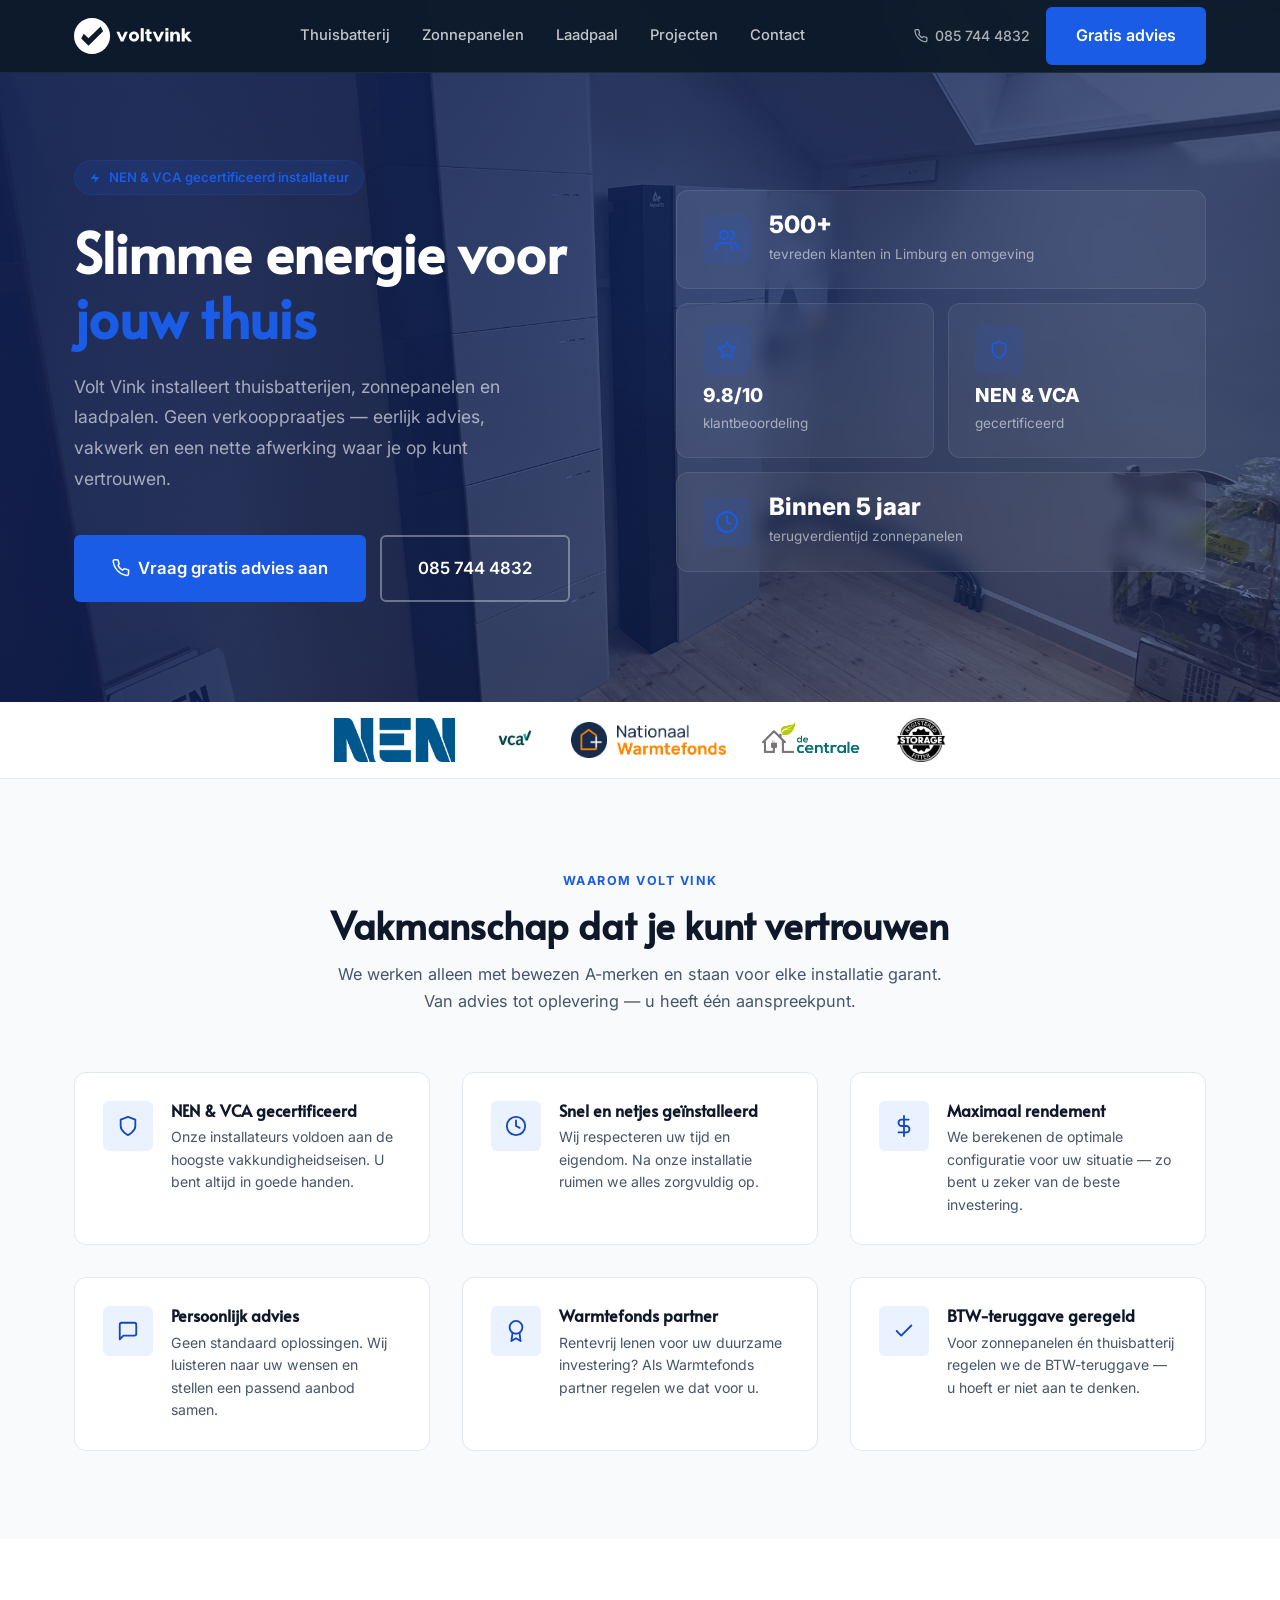
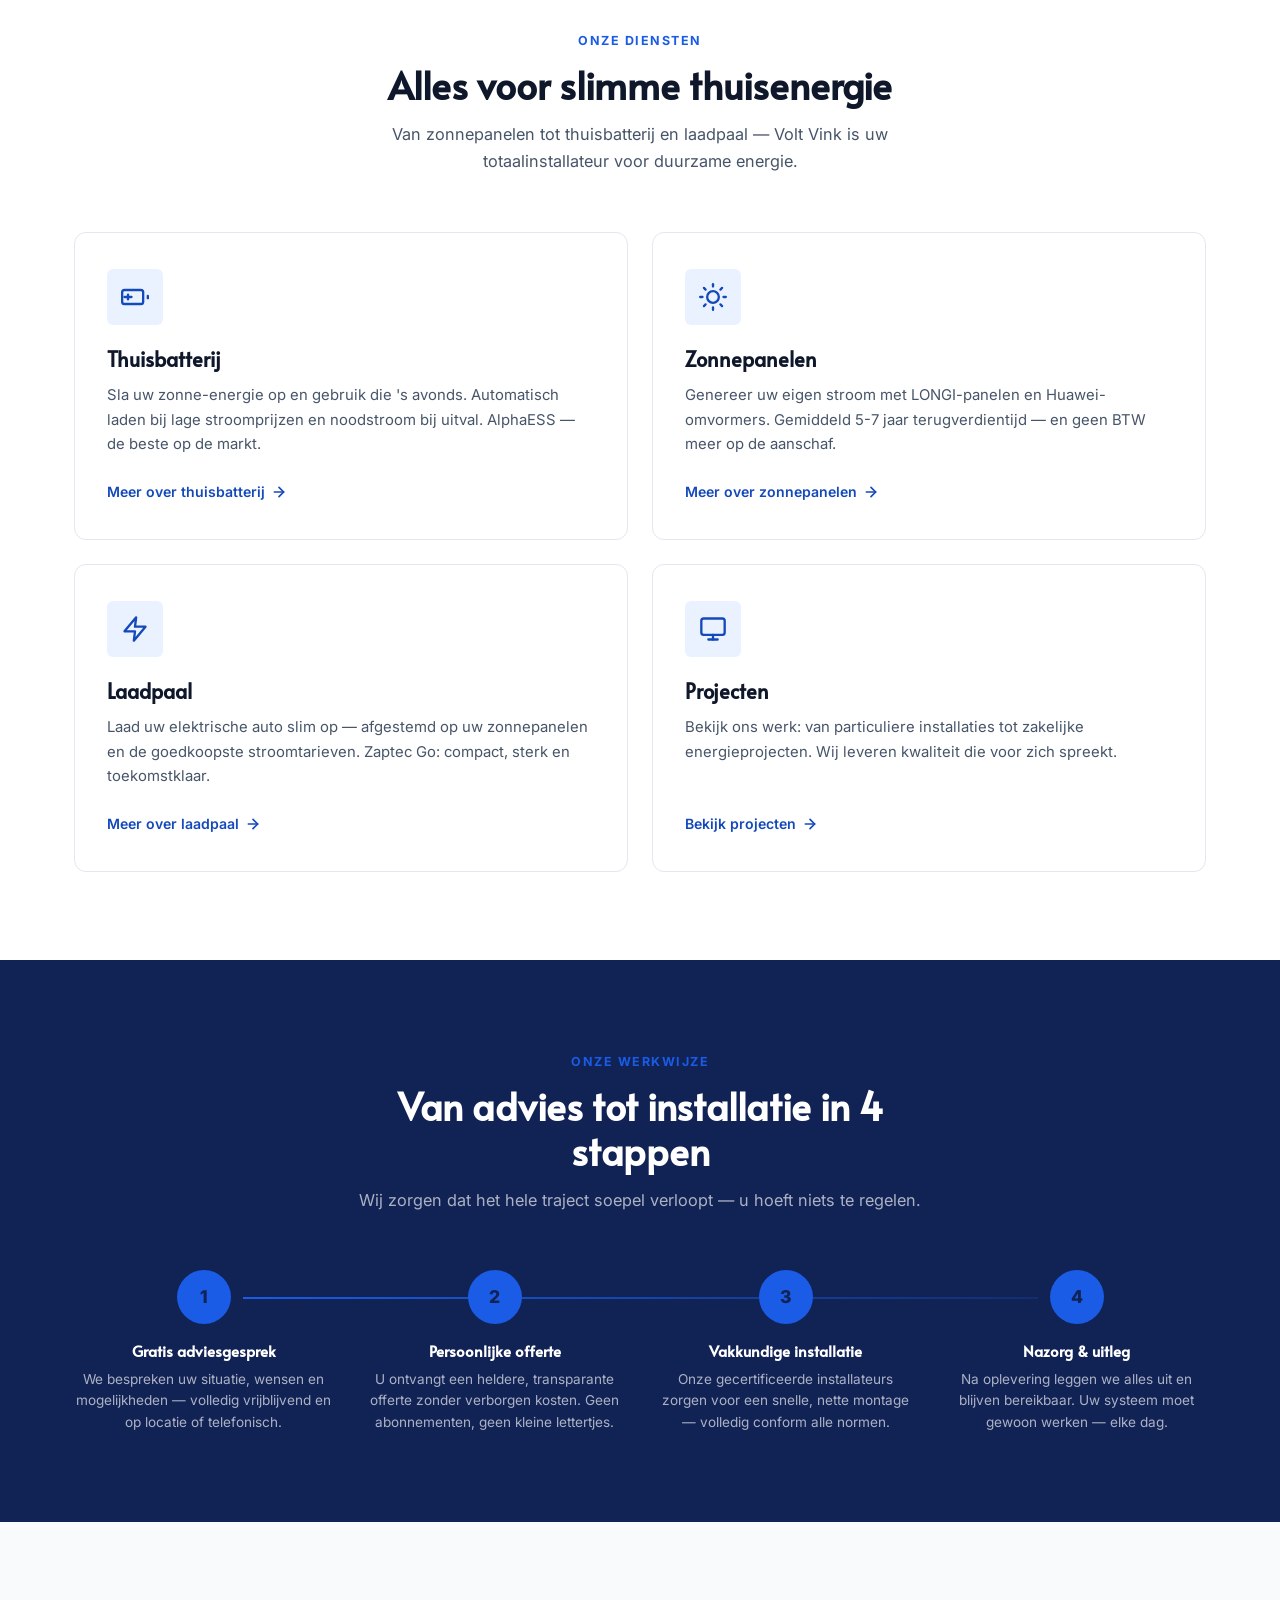
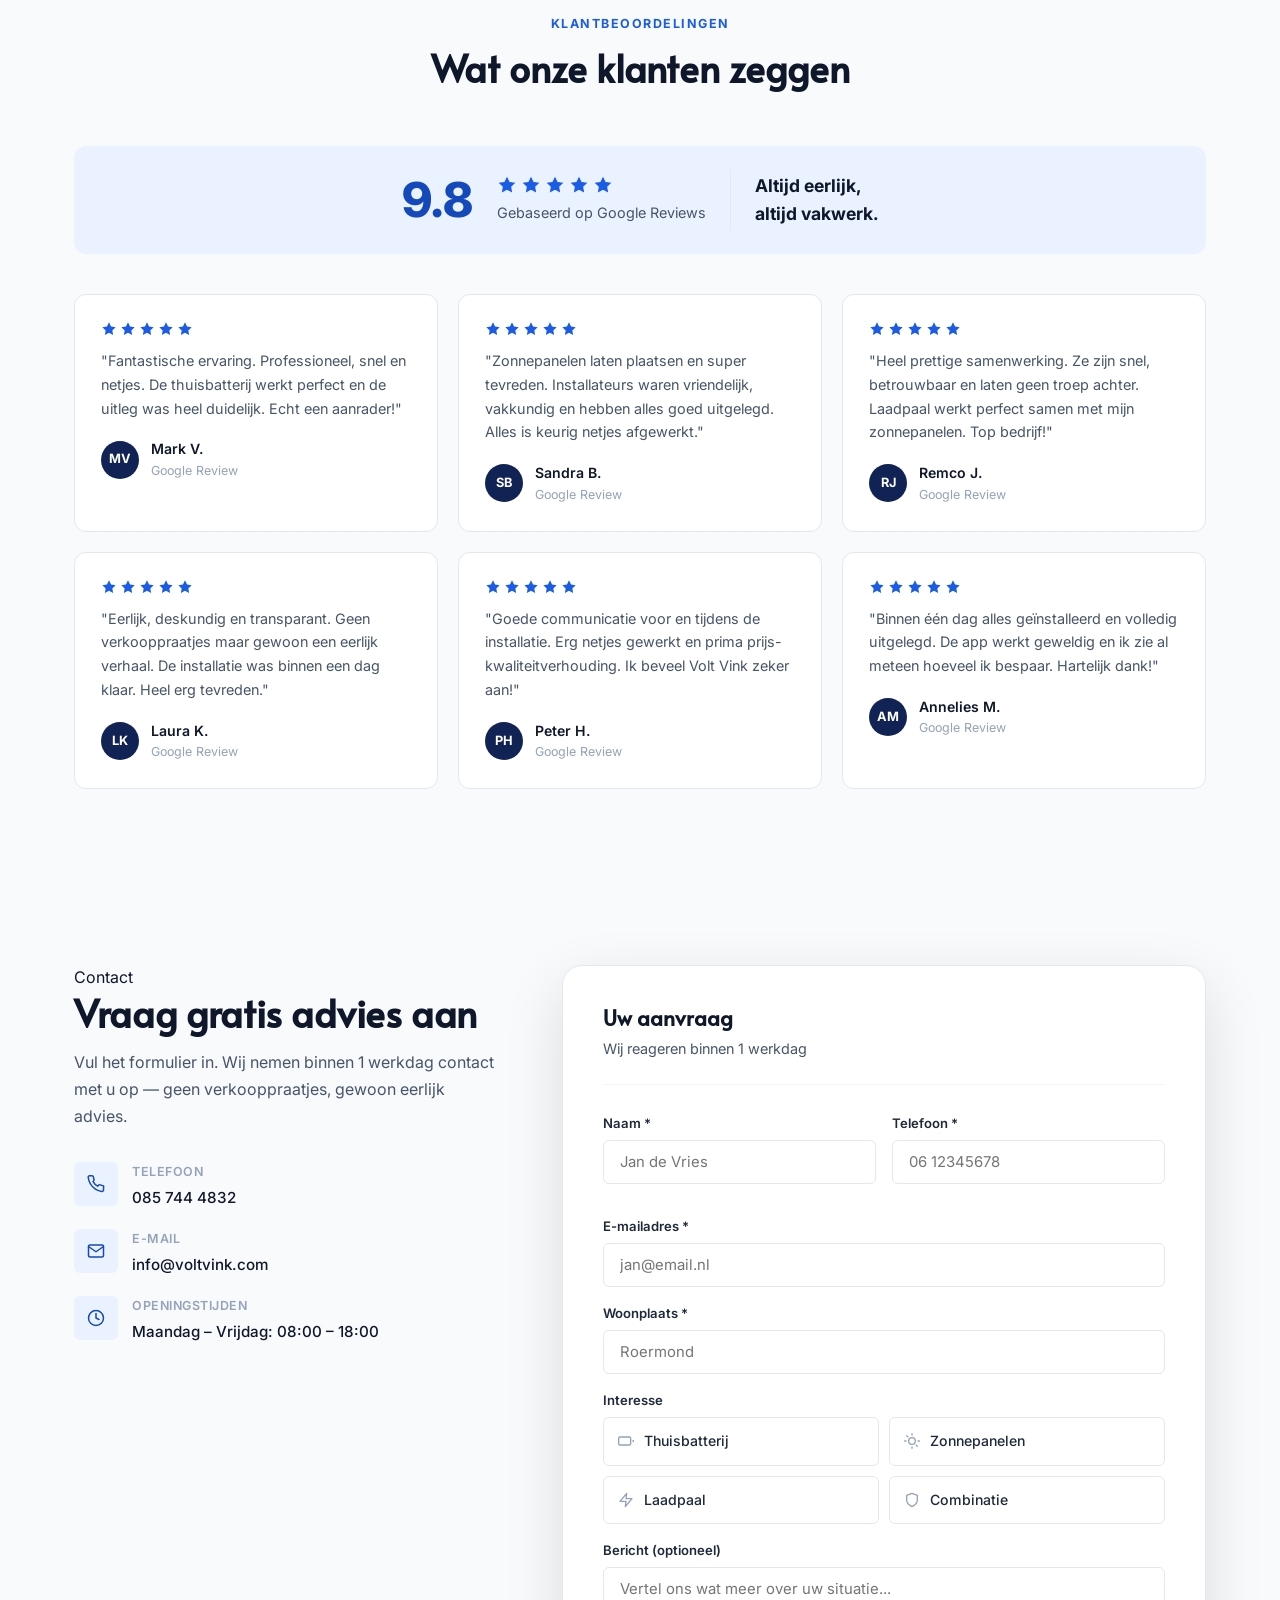
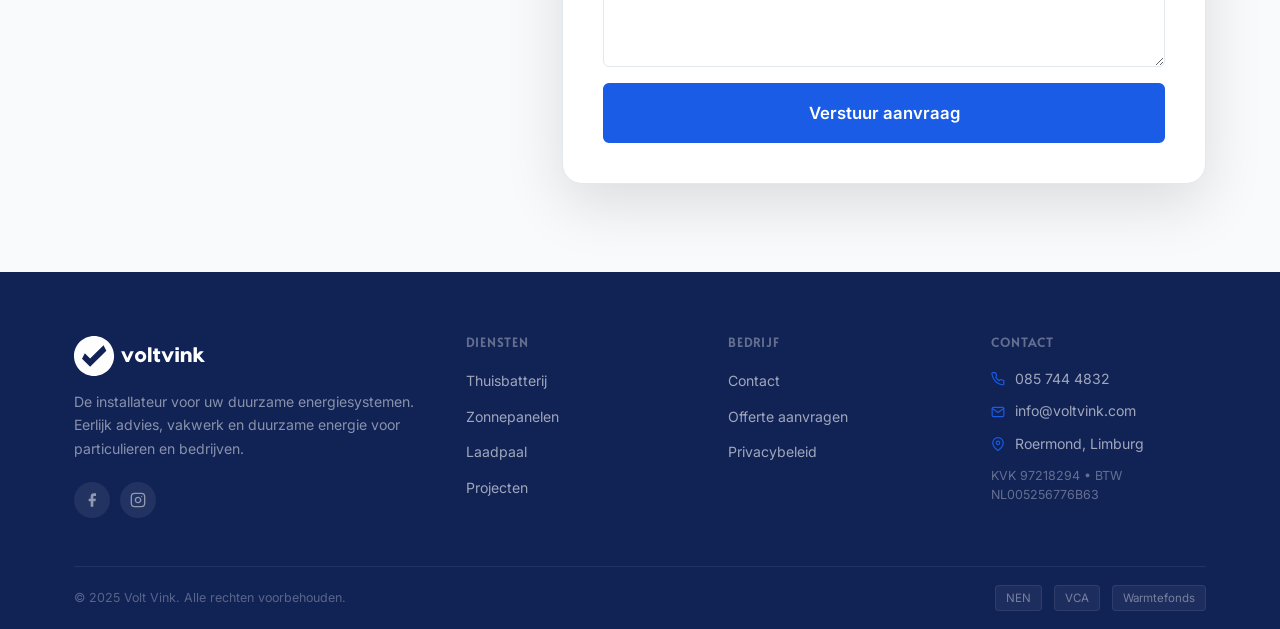
==== index.html @ 64fbd1eb "Officieel SVG-logo verwerkt in nav en footer - Vervang logo.png door Voltvink logo wit_RGB.svg (vect" ====
<!DOCTYPE html>
<html lang="nl">
<head>
  <meta charset="UTF-8">
  <meta name="viewport" content="width=device-width, initial-scale=1.0">
  <title>Volt Vink – Thuisbatterij, Zonnepanelen & Laadpaal in Roermond</title>
  <meta name="description" content="Volt Vink installeert thuisbatterijen, zonnepanelen en laadpalen. Eerlijk advies, vakwerk en een nette afwerking. NEN & VCA gecertificeerd. Gratis offerte.">
  <meta property="og:title" content="Volt Vink – Slimme energieoplossingen">
  <meta property="og:description" content="Professionele installatie van thuisbatterijen, zonnepanelen en laadpalen. Vraag gratis advies aan.">
  <meta property="og:url" content="https://voltvink.com">
  <meta property="og:type" content="website">
  <link rel="canonical" href="https://voltvink.com">
  <link rel="stylesheet" href="css/style.css">
  <link rel="preconnect" href="https://fonts.googleapis.com">
  <link rel="preconnect" href="https://fonts.gstatic.com" crossorigin>
  <link href="https://fonts.googleapis.com/css2?family=Alata&family=Inter:wght@400;500;600;700;800&display=swap" rel="stylesheet">

  <script type="application/ld+json">
  {
    "@context": "https://schema.org",
    "@type": "LocalBusiness",
    "name": "Volt Vink",
    "telephone": "+31085744482",
    "email": "info@voltvink.com",
    "address": {
      "@type": "PostalAddress",
      "streetAddress": "Spoorlaan Noord 176D",
      "addressLocality": "Roermond",
      "postalCode": "6042 AZ",
      "addressCountry": "NL"
    },
    "url": "https://voltvink.com"
  }
  </script>
</head>
<body>

<!-- ── Navigation ─────────────────────────────── -->
<nav class="nav" aria-label="Hoofdnavigatie">
  <div class="container">
    <div class="nav__inner">
      <a href="index.html" class="nav__logo"><img src="images/logo-wit.svg" alt="Volt Vink" height="40"></a>
      <div class="nav__links">
        <a href="thuisbatterij.html">Thuisbatterij</a>
        <a href="zonnepanelen.html">Zonnepanelen</a>
        <a href="laadpaal.html">Laadpaal</a>
        <a href="projecten.html">Projecten</a>
        <a href="contact.php">Contact</a>
      </div>
      <div class="nav__right">
        <a href="tel:+31085744482" class="nav__phone">
          <svg width="14" height="14" viewBox="0 0 24 24" fill="none" stroke="currentColor" stroke-width="2" stroke-linecap="round" stroke-linejoin="round"><path d="M22 16.92v3a2 2 0 0 1-2.18 2 19.79 19.79 0 0 1-8.63-3.07A19.5 19.5 0 0 1 4.69 12a19.79 19.79 0 0 1-3.07-8.67A2 2 0 0 1 3.6 1h3a2 2 0 0 1 2 1.72 12.84 12.84 0 0 0 .7 2.81 2 2 0 0 1-.45 2.11L8.09 8.91a16 16 0 0 0 6 6l1.27-1.27a2 2 0 0 1 2.11-.45 12.84 12.84 0 0 0 2.81.7A2 2 0 0 1 22 16.92z"/></svg>
          085 744 4832
        </a>
        <a href="contact.php" class="btn btn--primary">Gratis advies</a>
      </div>
      <button class="nav__hamburger" aria-label="Menu openen" aria-expanded="false">
        <span></span><span></span><span></span>
      </button>
    </div>
    <div class="nav__mobile" role="menu">
      <a href="thuisbatterij.html">Thuisbatterij</a>
      <a href="zonnepanelen.html">Zonnepanelen</a>
      <a href="laadpaal.html">Laadpaal</a>
      <a href="projecten.html">Projecten</a>
      <a href="contact.php">Contact</a>
      <a href="tel:+31085744482" style="color: var(--amber); border-bottom: none;">085 744 4832</a>
    </div>
  </div>
</nav>

<!-- ── Hero ──────────────────────────────────── -->
<section class="hero" style="background-image:url('images/hero-bg-1.jpg');background-size:cover;background-position:center;">
  <div class="container">
    <div class="hero__grid">
      <div class="hero__text">
        <div class="hero__label">
          <svg width="12" height="12" viewBox="0 0 24 24" fill="currentColor"><polygon points="13 2 3 14 12 14 11 22 21 10 12 10 13 2"/></svg>
          NEN &amp; VCA gecertificeerd installateur
        </div>
        <h1>Slimme energie voor <em>jouw thuis</em></h1>
        <p class="hero__sub">
          Volt Vink installeert thuisbatterijen, zonnepanelen en laadpalen. Geen verkooppraatjes — eerlijk advies, vakwerk en een nette afwerking waar je op kunt vertrouwen.
        </p>
        <div class="hero__actions">
          <a href="contact.php" class="btn btn--primary btn--lg">
            <svg width="18" height="18" viewBox="0 0 24 24" fill="none" stroke="currentColor" stroke-width="2" stroke-linecap="round" stroke-linejoin="round"><path d="M22 16.92v3a2 2 0 0 1-2.18 2 19.79 19.79 0 0 1-8.63-3.07A19.5 19.5 0 0 1 4.69 12a19.79 19.79 0 0 1-3.07-8.67A2 2 0 0 1 3.6 1h3a2 2 0 0 1 2 1.72 12.84 12.84 0 0 0 .7 2.81 2 2 0 0 1-.45 2.11L8.09 8.91a16 16 0 0 0 6 6l1.27-1.27a2 2 0 0 1 2.11-.45 12.84 12.84 0 0 0 2.81.7A2 2 0 0 1 22 16.92z"/></svg>
            Vraag gratis advies aan
          </a>
          <a href="tel:+31085744482" class="btn btn--outline btn--lg">085 744 4832</a>
        </div>
      </div>
      <div class="hero__cards">
        <div class="hero__card">
          <div class="hero__card-icon">
            <svg width="24" height="24" viewBox="0 0 24 24" fill="none" stroke="currentColor" stroke-width="2" stroke-linecap="round" stroke-linejoin="round"><path d="M17 21v-2a4 4 0 0 0-4-4H5a4 4 0 0 0-4 4v2"/><circle cx="9" cy="7" r="4"/><path d="M23 21v-2a4 4 0 0 0-3-3.87"/><path d="M16 3.13a4 4 0 0 1 0 7.75"/></svg>
          </div>
          <div class="hero__card-text">
            <strong>500+</strong>
            <span>tevreden klanten in Limburg en omgeving</span>
          </div>
        </div>
        <div class="hero__card-row">
          <div class="hero__card">
            <div class="hero__card-icon">
              <svg width="20" height="20" viewBox="0 0 24 24" fill="none" stroke="currentColor" stroke-width="2" stroke-linecap="round" stroke-linejoin="round"><polygon points="12 2 15.09 8.26 22 9.27 17 14.14 18.18 21.02 12 17.77 5.82 21.02 7 14.14 2 9.27 8.91 8.26 12 2"/></svg>
            </div>
            <div class="hero__card-text">
              <strong>9.8/10</strong>
              <span>klantbeoordeling</span>
            </div>
          </div>
          <div class="hero__card">
            <div class="hero__card-icon">
              <svg width="20" height="20" viewBox="0 0 24 24" fill="none" stroke="currentColor" stroke-width="2" stroke-linecap="round" stroke-linejoin="round"><path d="M12 22s8-4 8-10V5l-8-3-8 3v7c0 6 8 10 8 10z"/></svg>
            </div>
            <div class="hero__card-text">
              <strong>NEN &amp; VCA</strong>
              <span>gecertificeerd</span>
            </div>
          </div>
        </div>
        <div class="hero__card">
          <div class="hero__card-icon">
            <svg width="24" height="24" viewBox="0 0 24 24" fill="none" stroke="currentColor" stroke-width="2" stroke-linecap="round" stroke-linejoin="round"><circle cx="12" cy="12" r="10"/><polyline points="12 6 12 12 16 14"/></svg>
          </div>
          <div class="hero__card-text">
            <strong>Binnen 5 jaar</strong>
            <span>terugverdientijd zonnepanelen</span>
          </div>
        </div>
      </div>
    </div>
  </div>
</section>

<!-- ── Trust bar ──────────────────────────────── -->
<div class="trust-bar">
  <div class="container">
    <div class="trust-bar__inner">
      <img src="images/nen.jpg" alt="NEN gecertificeerd" height="44" style="object-fit:contain;">
      <img src="images/vca.jpg" alt="VCA geregistreerd" height="44" style="object-fit:contain;">
      <img src="images/warmtefonds.png" alt="Warmtefonds partner" height="36" style="object-fit:contain;">
      <img src="images/btw-teruggave.png" alt="BTW-teruggave mogelijk" height="36" style="object-fit:contain;">
      <img src="images/badge-storage-fitter.png" alt="Registered Storage Fitter" height="44" style="object-fit:contain;">
    </div>
  </div>
</div>

<!-- ── USPs ───────────────────────────────────── -->
<section class="section section--gray">
  <div class="container">
    <div class="section__header">
      <span class="label">Waarom Volt Vink</span>
      <h2>Vakmanschap dat je kunt vertrouwen</h2>
      <p>We werken alleen met bewezen A-merken en staan voor elke installatie garant. Van advies tot oplevering — u heeft één aanspreekpunt.</p>
    </div>
    <div class="usps-grid">
      <div class="usp">
        <div class="usp__icon">
          <svg width="22" height="22" viewBox="0 0 24 24" fill="none" stroke="currentColor" stroke-width="2" stroke-linecap="round" stroke-linejoin="round"><path d="M12 22s8-4 8-10V5l-8-3-8 3v7c0 6 8 10 8 10z"/></svg>
        </div>
        <div>
          <h3>NEN & VCA gecertificeerd</h3>
          <p>Onze installateurs voldoen aan de hoogste vakkundigheidseisen. U bent altijd in goede handen.</p>
        </div>
      </div>
      <div class="usp">
        <div class="usp__icon">
          <svg width="22" height="22" viewBox="0 0 24 24" fill="none" stroke="currentColor" stroke-width="2" stroke-linecap="round" stroke-linejoin="round"><circle cx="12" cy="12" r="10"/><polyline points="12 6 12 12 16 14"/></svg>
        </div>
        <div>
          <h3>Snel en netjes geïnstalleerd</h3>
          <p>Wij respecteren uw tijd en eigendom. Na onze installatie ruimen we alles zorgvuldig op.</p>
        </div>
      </div>
      <div class="usp">
        <div class="usp__icon">
          <svg width="22" height="22" viewBox="0 0 24 24" fill="none" stroke="currentColor" stroke-width="2" stroke-linecap="round" stroke-linejoin="round"><line x1="12" y1="1" x2="12" y2="23"/><path d="M17 5H9.5a3.5 3.5 0 0 0 0 7h5a3.5 3.5 0 0 1 0 7H6"/></svg>
        </div>
        <div>
          <h3>Maximaal rendement</h3>
          <p>We berekenen de optimale configuratie voor uw situatie — zo bent u zeker van de beste investering.</p>
        </div>
      </div>
      <div class="usp">
        <div class="usp__icon">
          <svg width="22" height="22" viewBox="0 0 24 24" fill="none" stroke="currentColor" stroke-width="2" stroke-linecap="round" stroke-linejoin="round"><path d="M21 15a2 2 0 0 1-2 2H7l-4 4V5a2 2 0 0 1 2-2h14a2 2 0 0 1 2 2z"/></svg>
        </div>
        <div>
          <h3>Persoonlijk advies</h3>
          <p>Geen standaard oplossingen. Wij luisteren naar uw wensen en stellen een passend aanbod samen.</p>
        </div>
      </div>
      <div class="usp">
        <div class="usp__icon">
          <svg width="22" height="22" viewBox="0 0 24 24" fill="none" stroke="currentColor" stroke-width="2" stroke-linecap="round" stroke-linejoin="round"><circle cx="12" cy="8" r="7"/><polyline points="8.21 13.89 7 23 12 20 17 23 15.79 13.88"/></svg>
        </div>
        <div>
          <h3>Warmtefonds partner</h3>
          <p>Rentevrij lenen voor uw duurzame investering? Als Warmtefonds partner regelen we dat voor u.</p>
        </div>
      </div>
      <div class="usp">
        <div class="usp__icon">
          <svg width="22" height="22" viewBox="0 0 24 24" fill="none" stroke="currentColor" stroke-width="2" stroke-linecap="round" stroke-linejoin="round"><polyline points="20 6 9 17 4 12"/></svg>
        </div>
        <div>
          <h3>BTW-teruggave geregeld</h3>
          <p>Voor zonnepanelen én thuisbatterij regelen we de BTW-teruggave — u hoeft er niet aan te denken.</p>
        </div>
      </div>
    </div>
  </div>
</section>

<!-- ── Diensten ────────────────────────────────── -->
<section class="section">
  <div class="container">
    <div class="section__header">
      <span class="label">Onze diensten</span>
      <h2>Alles voor slimme thuisenergie</h2>
      <p>Van zonnepanelen tot thuisbatterij en laadpaal — Volt Vink is uw totaalinstallateur voor duurzame energie.</p>
    </div>
    <div class="services-grid">
      <a href="thuisbatterij.html" class="service-card">
        <div class="service-card__icon">
          <svg width="28" height="28" viewBox="0 0 24 24" fill="none" stroke="currentColor" stroke-width="2" stroke-linecap="round" stroke-linejoin="round"><rect x="1" y="6" width="18" height="12" rx="2"/><line x1="23" y1="13" x2="23" y2="11"/><line x1="6" y1="10" x2="6" y2="14"/><line x1="9" y1="12" x2="3" y2="12"/></svg>
        </div>
        <h3>Thuisbatterij</h3>
        <p>Sla uw zonne-energie op en gebruik die 's avonds. Automatisch laden bij lage stroomprijzen en noodstroom bij uitval. AlphaESS — de beste op de markt.</p>
        <span class="service-card__link">Meer over thuisbatterij <svg width="16" height="16" viewBox="0 0 24 24" fill="none" stroke="currentColor" stroke-width="2.5" stroke-linecap="round" stroke-linejoin="round"><line x1="5" y1="12" x2="19" y2="12"/><polyline points="12 5 19 12 12 19"/></svg></span>
      </a>
      <a href="zonnepanelen.html" class="service-card">
        <div class="service-card__icon">
          <svg width="28" height="28" viewBox="0 0 24 24" fill="none" stroke="currentColor" stroke-width="2" stroke-linecap="round" stroke-linejoin="round"><circle cx="12" cy="12" r="5"/><line x1="12" y1="1" x2="12" y2="3"/><line x1="12" y1="21" x2="12" y2="23"/><line x1="4.22" y1="4.22" x2="5.64" y2="5.64"/><line x1="18.36" y1="18.36" x2="19.78" y2="19.78"/><line x1="1" y1="12" x2="3" y2="12"/><line x1="21" y1="12" x2="23" y2="12"/><line x1="4.22" y1="19.78" x2="5.64" y2="18.36"/><line x1="18.36" y1="5.64" x2="19.78" y2="4.22"/></svg>
        </div>
        <h3>Zonnepanelen</h3>
        <p>Genereer uw eigen stroom met LONGI-panelen en Huawei-omvormers. Gemiddeld 5-7 jaar terugverdientijd — en geen BTW meer op de aanschaf.</p>
        <span class="service-card__link">Meer over zonnepanelen <svg width="16" height="16" viewBox="0 0 24 24" fill="none" stroke="currentColor" stroke-width="2.5" stroke-linecap="round" stroke-linejoin="round"><line x1="5" y1="12" x2="19" y2="12"/><polyline points="12 5 19 12 12 19"/></svg></span>
      </a>
      <a href="laadpaal.html" class="service-card">
        <div class="service-card__icon">
          <svg width="28" height="28" viewBox="0 0 24 24" fill="none" stroke="currentColor" stroke-width="2" stroke-linecap="round" stroke-linejoin="round"><polygon points="13 2 3 14 12 14 11 22 21 10 12 10 13 2"/></svg>
        </div>
        <h3>Laadpaal</h3>
        <p>Laad uw elektrische auto slim op — afgestemd op uw zonnepanelen en de goedkoopste stroomtarieven. Zaptec Go: compact, sterk en toekomstklaar.</p>
        <span class="service-card__link">Meer over laadpaal <svg width="16" height="16" viewBox="0 0 24 24" fill="none" stroke="currentColor" stroke-width="2.5" stroke-linecap="round" stroke-linejoin="round"><line x1="5" y1="12" x2="19" y2="12"/><polyline points="12 5 19 12 12 19"/></svg></span>
      </a>
      <a href="projecten.html" class="service-card">
        <div class="service-card__icon">
          <svg width="28" height="28" viewBox="0 0 24 24" fill="none" stroke="currentColor" stroke-width="2" stroke-linecap="round" stroke-linejoin="round"><rect x="2" y="3" width="20" height="14" rx="2"/><line x1="8" y1="21" x2="16" y2="21"/><line x1="12" y1="17" x2="12" y2="21"/></svg>
        </div>
        <h3>Projecten</h3>
        <p>Bekijk ons werk: van particuliere installaties tot zakelijke energieprojecten. Wij leveren kwaliteit die voor zich spreekt.</p>
        <span class="service-card__link">Bekijk projecten <svg width="16" height="16" viewBox="0 0 24 24" fill="none" stroke="currentColor" stroke-width="2.5" stroke-linecap="round" stroke-linejoin="round"><line x1="5" y1="12" x2="19" y2="12"/><polyline points="12 5 19 12 12 19"/></svg></span>
      </a>
    </div>
  </div>
</section>

<!-- ── Werkwijze ───────────────────────────────── -->
<section class="section section--dark">
  <div class="container">
    <div class="section__header">
      <span class="label">Onze werkwijze</span>
      <h2>Van advies tot installatie in 4 stappen</h2>
      <p>Wij zorgen dat het hele traject soepel verloopt — u hoeft niets te regelen.</p>
    </div>
    <div class="process-grid">
      <div class="process-step">
        <div class="process-step__num">1</div>
        <h3>Gratis adviesgesprek</h3>
        <p>We bespreken uw situatie, wensen en mogelijkheden — volledig vrijblijvend en op locatie of telefonisch.</p>
      </div>
      <div class="process-step">
        <div class="process-step__num">2</div>
        <h3>Persoonlijke offerte</h3>
        <p>U ontvangt een heldere, transparante offerte zonder verborgen kosten. Geen abonnementen, geen kleine lettertjes.</p>
      </div>
      <div class="process-step">
        <div class="process-step__num">3</div>
        <h3>Vakkundige installatie</h3>
        <p>Onze gecertificeerde installateurs zorgen voor een snelle, nette montage — volledig conform alle normen.</p>
      </div>
      <div class="process-step">
        <div class="process-step__num">4</div>
        <h3>Nazorg &amp; uitleg</h3>
        <p>Na oplevering leggen we alles uit en blijven bereikbaar. Uw systeem moet gewoon werken — elke dag.</p>
      </div>
    </div>
  </div>
</section>

<!-- ── Reviews ────────────────────────────────── -->
<section class="section section--gray">
  <div class="container">
    <div class="section__header">
      <span class="label">Klantbeoordelingen</span>
      <h2>Wat onze klanten zeggen</h2>
    </div>
    <div class="reviews-score">
      <div class="reviews-score__num">9.8</div>
      <div>
        <div class="reviews-score__stars">
          <svg width="20" height="20" viewBox="0 0 24 24" fill="currentColor"><polygon points="12 2 15.09 8.26 22 9.27 17 14.14 18.18 21.02 12 17.77 5.82 21.02 7 14.14 2 9.27 8.91 8.26 12 2"/></svg>
          <svg width="20" height="20" viewBox="0 0 24 24" fill="currentColor"><polygon points="12 2 15.09 8.26 22 9.27 17 14.14 18.18 21.02 12 17.77 5.82 21.02 7 14.14 2 9.27 8.91 8.26 12 2"/></svg>
          <svg width="20" height="20" viewBox="0 0 24 24" fill="currentColor"><polygon points="12 2 15.09 8.26 22 9.27 17 14.14 18.18 21.02 12 17.77 5.82 21.02 7 14.14 2 9.27 8.91 8.26 12 2"/></svg>
          <svg width="20" height="20" viewBox="0 0 24 24" fill="currentColor"><polygon points="12 2 15.09 8.26 22 9.27 17 14.14 18.18 21.02 12 17.77 5.82 21.02 7 14.14 2 9.27 8.91 8.26 12 2"/></svg>
          <svg width="20" height="20" viewBox="0 0 24 24" fill="currentColor"><polygon points="12 2 15.09 8.26 22 9.27 17 14.14 18.18 21.02 12 17.77 5.82 21.02 7 14.14 2 9.27 8.91 8.26 12 2"/></svg>
        </div>
        <div class="reviews-score__label">Gebaseerd op Google Reviews</div>
      </div>
      <div class="reviews-score__divider"></div>
      <div>
        <strong style="color:var(--text);font-size:1.1rem;">Altijd eerlijk,<br>altijd vakwerk.</strong>
      </div>
    </div>
    <div class="reviews-grid">
      <div class="review-card">
        <div class="review-card__stars">
          <svg width="16" height="16" viewBox="0 0 24 24" fill="currentColor"><polygon points="12 2 15.09 8.26 22 9.27 17 14.14 18.18 21.02 12 17.77 5.82 21.02 7 14.14 2 9.27 8.91 8.26 12 2"/></svg>
          <svg width="16" height="16" viewBox="0 0 24 24" fill="currentColor"><polygon points="12 2 15.09 8.26 22 9.27 17 14.14 18.18 21.02 12 17.77 5.82 21.02 7 14.14 2 9.27 8.91 8.26 12 2"/></svg>
          <svg width="16" height="16" viewBox="0 0 24 24" fill="currentColor"><polygon points="12 2 15.09 8.26 22 9.27 17 14.14 18.18 21.02 12 17.77 5.82 21.02 7 14.14 2 9.27 8.91 8.26 12 2"/></svg>
          <svg width="16" height="16" viewBox="0 0 24 24" fill="currentColor"><polygon points="12 2 15.09 8.26 22 9.27 17 14.14 18.18 21.02 12 17.77 5.82 21.02 7 14.14 2 9.27 8.91 8.26 12 2"/></svg>
          <svg width="16" height="16" viewBox="0 0 24 24" fill="currentColor"><polygon points="12 2 15.09 8.26 22 9.27 17 14.14 18.18 21.02 12 17.77 5.82 21.02 7 14.14 2 9.27 8.91 8.26 12 2"/></svg>
        </div>
        <p class="review-card__text">"Fantastische ervaring. Professioneel, snel en netjes. De thuisbatterij werkt perfect en de uitleg was heel duidelijk. Echt een aanrader!"</p>
        <div class="review-card__author">
          <div class="review-card__avatar">MV</div>
          <div>
            <div class="review-card__name">Mark V.</div>
            <div class="review-card__source">Google Review</div>
          </div>
        </div>
      </div>
      <div class="review-card">
        <div class="review-card__stars">
          <svg width="16" height="16" viewBox="0 0 24 24" fill="currentColor"><polygon points="12 2 15.09 8.26 22 9.27 17 14.14 18.18 21.02 12 17.77 5.82 21.02 7 14.14 2 9.27 8.91 8.26 12 2"/></svg>
          <svg width="16" height="16" viewBox="0 0 24 24" fill="currentColor"><polygon points="12 2 15.09 8.26 22 9.27 17 14.14 18.18 21.02 12 17.77 5.82 21.02 7 14.14 2 9.27 8.91 8.26 12 2"/></svg>
          <svg width="16" height="16" viewBox="0 0 24 24" fill="currentColor"><polygon points="12 2 15.09 8.26 22 9.27 17 14.14 18.18 21.02 12 17.77 5.82 21.02 7 14.14 2 9.27 8.91 8.26 12 2"/></svg>
          <svg width="16" height="16" viewBox="0 0 24 24" fill="currentColor"><polygon points="12 2 15.09 8.26 22 9.27 17 14.14 18.18 21.02 12 17.77 5.82 21.02 7 14.14 2 9.27 8.91 8.26 12 2"/></svg>
          <svg width="16" height="16" viewBox="0 0 24 24" fill="currentColor"><polygon points="12 2 15.09 8.26 22 9.27 17 14.14 18.18 21.02 12 17.77 5.82 21.02 7 14.14 2 9.27 8.91 8.26 12 2"/></svg>
        </div>
        <p class="review-card__text">"Zonnepanelen laten plaatsen en super tevreden. Installateurs waren vriendelijk, vakkundig en hebben alles goed uitgelegd. Alles is keurig netjes afgewerkt."</p>
        <div class="review-card__author">
          <div class="review-card__avatar">SB</div>
          <div>
            <div class="review-card__name">Sandra B.</div>
            <div class="review-card__source">Google Review</div>
          </div>
        </div>
      </div>
      <div class="review-card">
        <div class="review-card__stars">
          <svg width="16" height="16" viewBox="0 0 24 24" fill="currentColor"><polygon points="12 2 15.09 8.26 22 9.27 17 14.14 18.18 21.02 12 17.77 5.82 21.02 7 14.14 2 9.27 8.91 8.26 12 2"/></svg>
          <svg width="16" height="16" viewBox="0 0 24 24" fill="currentColor"><polygon points="12 2 15.09 8.26 22 9.27 17 14.14 18.18 21.02 12 17.77 5.82 21.02 7 14.14 2 9.27 8.91 8.26 12 2"/></svg>
          <svg width="16" height="16" viewBox="0 0 24 24" fill="currentColor"><polygon points="12 2 15.09 8.26 22 9.27 17 14.14 18.18 21.02 12 17.77 5.82 21.02 7 14.14 2 9.27 8.91 8.26 12 2"/></svg>
          <svg width="16" height="16" viewBox="0 0 24 24" fill="currentColor"><polygon points="12 2 15.09 8.26 22 9.27 17 14.14 18.18 21.02 12 17.77 5.82 21.02 7 14.14 2 9.27 8.91 8.26 12 2"/></svg>
          <svg width="16" height="16" viewBox="0 0 24 24" fill="currentColor"><polygon points="12 2 15.09 8.26 22 9.27 17 14.14 18.18 21.02 12 17.77 5.82 21.02 7 14.14 2 9.27 8.91 8.26 12 2"/></svg>
        </div>
        <p class="review-card__text">"Heel prettige samenwerking. Ze zijn snel, betrouwbaar en laten geen troep achter. Laadpaal werkt perfect samen met mijn zonnepanelen. Top bedrijf!"</p>
        <div class="review-card__author">
          <div class="review-card__avatar">RJ</div>
          <div>
            <div class="review-card__name">Remco J.</div>
            <div class="review-card__source">Google Review</div>
          </div>
        </div>
      </div>
      <div class="review-card">
        <div class="review-card__stars">
          <svg width="16" height="16" viewBox="0 0 24 24" fill="currentColor"><polygon points="12 2 15.09 8.26 22 9.27 17 14.14 18.18 21.02 12 17.77 5.82 21.02 7 14.14 2 9.27 8.91 8.26 12 2"/></svg>
          <svg width="16" height="16" viewBox="0 0 24 24" fill="currentColor"><polygon points="12 2 15.09 8.26 22 9.27 17 14.14 18.18 21.02 12 17.77 5.82 21.02 7 14.14 2 9.27 8.91 8.26 12 2"/></svg>
          <svg width="16" height="16" viewBox="0 0 24 24" fill="currentColor"><polygon points="12 2 15.09 8.26 22 9.27 17 14.14 18.18 21.02 12 17.77 5.82 21.02 7 14.14 2 9.27 8.91 8.26 12 2"/></svg>
          <svg width="16" height="16" viewBox="0 0 24 24" fill="currentColor"><polygon points="12 2 15.09 8.26 22 9.27 17 14.14 18.18 21.02 12 17.77 5.82 21.02 7 14.14 2 9.27 8.91 8.26 12 2"/></svg>
          <svg width="16" height="16" viewBox="0 0 24 24" fill="currentColor"><polygon points="12 2 15.09 8.26 22 9.27 17 14.14 18.18 21.02 12 17.77 5.82 21.02 7 14.14 2 9.27 8.91 8.26 12 2"/></svg>
        </div>
        <p class="review-card__text">"Eerlijk, deskundig en transparant. Geen verkooppraatjes maar gewoon een eerlijk verhaal. De installatie was binnen een dag klaar. Heel erg tevreden."</p>
        <div class="review-card__author">
          <div class="review-card__avatar">LK</div>
          <div>
            <div class="review-card__name">Laura K.</div>
            <div class="review-card__source">Google Review</div>
          </div>
        </div>
      </div>
      <div class="review-card">
        <div class="review-card__stars">
          <svg width="16" height="16" viewBox="0 0 24 24" fill="currentColor"><polygon points="12 2 15.09 8.26 22 9.27 17 14.14 18.18 21.02 12 17.77 5.82 21.02 7 14.14 2 9.27 8.91 8.26 12 2"/></svg>
          <svg width="16" height="16" viewBox="0 0 24 24" fill="currentColor"><polygon points="12 2 15.09 8.26 22 9.27 17 14.14 18.18 21.02 12 17.77 5.82 21.02 7 14.14 2 9.27 8.91 8.26 12 2"/></svg>
          <svg width="16" height="16" viewBox="0 0 24 24" fill="currentColor"><polygon points="12 2 15.09 8.26 22 9.27 17 14.14 18.18 21.02 12 17.77 5.82 21.02 7 14.14 2 9.27 8.91 8.26 12 2"/></svg>
          <svg width="16" height="16" viewBox="0 0 24 24" fill="currentColor"><polygon points="12 2 15.09 8.26 22 9.27 17 14.14 18.18 21.02 12 17.77 5.82 21.02 7 14.14 2 9.27 8.91 8.26 12 2"/></svg>
          <svg width="16" height="16" viewBox="0 0 24 24" fill="currentColor"><polygon points="12 2 15.09 8.26 22 9.27 17 14.14 18.18 21.02 12 17.77 5.82 21.02 7 14.14 2 9.27 8.91 8.26 12 2"/></svg>
        </div>
        <p class="review-card__text">"Goede communicatie voor en tijdens de installatie. Erg netjes gewerkt en prima prijs-kwaliteitverhouding. Ik beveel Volt Vink zeker aan!"</p>
        <div class="review-card__author">
          <div class="review-card__avatar">PH</div>
          <div>
            <div class="review-card__name">Peter H.</div>
            <div class="review-card__source">Google Review</div>
          </div>
        </div>
      </div>
      <div class="review-card">
        <div class="review-card__stars">
          <svg width="16" height="16" viewBox="0 0 24 24" fill="currentColor"><polygon points="12 2 15.09 8.26 22 9.27 17 14.14 18.18 21.02 12 17.77 5.82 21.02 7 14.14 2 9.27 8.91 8.26 12 2"/></svg>
          <svg width="16" height="16" viewBox="0 0 24 24" fill="currentColor"><polygon points="12 2 15.09 8.26 22 9.27 17 14.14 18.18 21.02 12 17.77 5.82 21.02 7 14.14 2 9.27 8.91 8.26 12 2"/></svg>
          <svg width="16" height="16" viewBox="0 0 24 24" fill="currentColor"><polygon points="12 2 15.09 8.26 22 9.27 17 14.14 18.18 21.02 12 17.77 5.82 21.02 7 14.14 2 9.27 8.91 8.26 12 2"/></svg>
          <svg width="16" height="16" viewBox="0 0 24 24" fill="currentColor"><polygon points="12 2 15.09 8.26 22 9.27 17 14.14 18.18 21.02 12 17.77 5.82 21.02 7 14.14 2 9.27 8.91 8.26 12 2"/></svg>
          <svg width="16" height="16" viewBox="0 0 24 24" fill="currentColor"><polygon points="12 2 15.09 8.26 22 9.27 17 14.14 18.18 21.02 12 17.77 5.82 21.02 7 14.14 2 9.27 8.91 8.26 12 2"/></svg>
        </div>
        <p class="review-card__text">"Binnen één dag alles geïnstalleerd en volledig uitgelegd. De app werkt geweldig en ik zie al meteen hoeveel ik bespaar. Hartelijk dank!"</p>
        <div class="review-card__author">
          <div class="review-card__avatar">AM</div>
          <div>
            <div class="review-card__name">Annelies M.</div>
            <div class="review-card__source">Google Review</div>
          </div>
        </div>
      </div>
    </div>
  </div>
</section>

<!-- ── CTA banner ──────────────────────────────── -->
<section class="section section--gray" id="contact">
  <div class="container">
    <div class="contact-grid">

      <div class="contact-info">
        <span class="label">Contact</span>
        <h2>Vraag gratis advies aan</h2>
        <p>Vul het formulier in. Wij nemen binnen 1 werkdag contact met u op — geen verkooppraatjes, gewoon eerlijk advies.</p>
        <div class="contact-info__items">
          <div class="contact-info__item">
            <div class="contact-info__icon">
              <svg width="18" height="18" viewBox="0 0 24 24" fill="none" stroke="currentColor" stroke-width="2" stroke-linecap="round" stroke-linejoin="round"><path d="M22 16.92v3a2 2 0 0 1-2.18 2 19.79 19.79 0 0 1-8.63-3.07A19.5 19.5 0 0 1 4.69 12a19.79 19.79 0 0 1-3.07-8.67A2 2 0 0 1 3.6 1h3a2 2 0 0 1 2 1.72c.127.96.361 1.903.7 2.81a2 2 0 0 1-.45 2.11L8.09 8.91a16 16 0 0 0 6 6l1.27-1.27a2 2 0 0 1 2.11-.45c.907.339 1.85.573 2.81.7A2 2 0 0 1 22 16.92z"/></svg>
            </div>
            <div class="contact-info__text">
              <strong>Telefoon</strong>
              <a href="tel:+31085744482">085 744 4832</a>
            </div>
          </div>
          <div class="contact-info__item">
            <div class="contact-info__icon">
              <svg width="18" height="18" viewBox="0 0 24 24" fill="none" stroke="currentColor" stroke-width="2" stroke-linecap="round" stroke-linejoin="round"><path d="M4 4h16c1.1 0 2 .9 2 2v12c0 1.1-.9 2-2 2H4c-1.1 0-2-.9-2-2V6c0-1.1.9-2 2-2z"/><polyline points="22,6 12,13 2,6"/></svg>
            </div>
            <div class="contact-info__text">
              <strong>E-mail</strong>
              <a href="mailto:info@voltvink.com">info@voltvink.com</a>
            </div>
          </div>
          <div class="contact-info__item">
            <div class="contact-info__icon">
              <svg width="18" height="18" viewBox="0 0 24 24" fill="none" stroke="currentColor" stroke-width="2" stroke-linecap="round" stroke-linejoin="round"><circle cx="12" cy="12" r="10"/><polyline points="12 6 12 12 16 14"/></svg>
            </div>
            <div class="contact-info__text">
              <strong>Openingstijden</strong>
              <span>Maandag – Vrijdag: 08:00 – 18:00</span>
            </div>
          </div>
        </div>
      </div>

      <form class="form" action="contact.php" method="POST">
        <div class="form__header">
          <h3>Uw aanvraag</h3>
          <p>Wij reageren binnen 1 werkdag</p>
        </div>
        <div class="form__row">
          <div class="form__group">
            <label for="naam">Naam *</label>
            <input type="text" id="naam" name="naam" placeholder="Jan de Vries" required>
          </div>
          <div class="form__group">
            <label for="telefoon">Telefoon *</label>
            <input type="tel" id="telefoon" name="telefoon" placeholder="06 12345678" required>
          </div>
        </div>
        <div class="form__group">
          <label for="email">E-mailadres *</label>
          <input type="email" id="email" name="email" placeholder="jan@email.nl" required>
        </div>
        <div class="form__group">
          <label for="woonplaats">Woonplaats *</label>
          <input type="text" id="woonplaats" name="woonplaats" placeholder="Roermond" required>
        </div>
        <div class="form__group">
          <label>Interesse</label>
          <div class="interest-grid">
            <div class="interest-option">
              <input type="checkbox" id="h-bat" name="interesse[]" value="Thuisbatterij">
              <label for="h-bat">
                <svg class="interest-option__icon" width="16" height="16" viewBox="0 0 24 24" fill="none" stroke="currentColor" stroke-width="2" stroke-linecap="round" stroke-linejoin="round"><rect x="1" y="6" width="18" height="12" rx="2"/><line x1="23" y1="13" x2="23" y2="11"/></svg>
                Thuisbatterij
              </label>
            </div>
            <div class="interest-option">
              <input type="checkbox" id="h-zon" name="interesse[]" value="Zonnepanelen">
              <label for="h-zon">
                <svg class="interest-option__icon" width="16" height="16" viewBox="0 0 24 24" fill="none" stroke="currentColor" stroke-width="2" stroke-linecap="round" stroke-linejoin="round"><circle cx="12" cy="12" r="5"/><line x1="12" y1="1" x2="12" y2="3"/><line x1="12" y1="21" x2="12" y2="23"/><line x1="4.22" y1="4.22" x2="5.64" y2="5.64"/><line x1="18.36" y1="18.36" x2="19.78" y2="19.78"/><line x1="1" y1="12" x2="3" y2="12"/><line x1="21" y1="12" x2="23" y2="12"/></svg>
                Zonnepanelen
              </label>
            </div>
            <div class="interest-option">
              <input type="checkbox" id="h-laad" name="interesse[]" value="Laadpaal">
              <label for="h-laad">
                <svg class="interest-option__icon" width="16" height="16" viewBox="0 0 24 24" fill="none" stroke="currentColor" stroke-width="2" stroke-linecap="round" stroke-linejoin="round"><polygon points="13 2 3 14 12 14 11 22 21 10 12 10 13 2"/></svg>
                Laadpaal
              </label>
            </div>
            <div class="interest-option">
              <input type="checkbox" id="h-comb" name="interesse[]" value="Combinatie">
              <label for="h-comb">
                <svg class="interest-option__icon" width="16" height="16" viewBox="0 0 24 24" fill="none" stroke="currentColor" stroke-width="2" stroke-linecap="round" stroke-linejoin="round"><path d="M12 22s8-4 8-10V5l-8-3-8 3v7c0 6 8 10 8 10z"/></svg>
                Combinatie
              </label>
            </div>
          </div>
        </div>
        <div class="form__group">
          <label for="opmerking">Bericht (optioneel)</label>
          <textarea id="opmerking" name="opmerking" rows="3" placeholder="Vertel ons wat meer over uw situatie..."></textarea>
        </div>
        <button type="submit" class="btn btn--primary btn--full btn--lg">Verstuur aanvraag</button>
      </form>

    </div>
  </div>
</section>

<!-- ── Footer ──────────────────────────────────── -->
<footer class="footer">
  <div class="container">
    <div class="footer__grid">
      <div class="footer__brand">
        <div class="footer__logo"><img src="images/logo-wit.svg" alt="Volt Vink" height="44"></div>
        <p class="footer__tagline">De installateur voor uw duurzame energiesystemen. Eerlijk advies, vakwerk en duurzame energie voor particulieren en bedrijven.</p>
        <div class="footer__social">
          <a href="#" aria-label="Facebook">
            <svg width="16" height="16" viewBox="0 0 24 24" fill="currentColor"><path d="M18 2h-3a5 5 0 0 0-5 5v3H7v4h3v8h4v-8h3l1-4h-4V7a1 1 0 0 1 1-1h3z"/></svg>
          </a>
          <a href="#" aria-label="Instagram">
            <svg width="16" height="16" viewBox="0 0 24 24" fill="none" stroke="currentColor" stroke-width="2" stroke-linecap="round" stroke-linejoin="round"><rect x="2" y="2" width="20" height="20" rx="5"/><path d="M16 11.37A4 4 0 1 1 12.63 8 4 4 0 0 1 16 11.37z"/><line x1="17.5" y1="6.5" x2="17.51" y2="6.5"/></svg>
          </a>
        </div>
      </div>
      <div class="footer__col">
        <h4>Diensten</h4>
        <ul>
          <li><a href="thuisbatterij.html">Thuisbatterij</a></li>
          <li><a href="zonnepanelen.html">Zonnepanelen</a></li>
          <li><a href="laadpaal.html">Laadpaal</a></li>
          <li><a href="projecten.html">Projecten</a></li>
        </ul>
      </div>
      <div class="footer__col">
        <h4>Bedrijf</h4>
        <ul>
          <li><a href="contact.php">Contact</a></li>
          <li><a href="contact.php">Offerte aanvragen</a></li>
          <li><a href="#">Privacybeleid</a></li>
        </ul>
      </div>
      <div class="footer__col">
        <h4>Contact</h4>
        <div class="footer__contact-item">
          <svg width="14" height="14" viewBox="0 0 24 24" fill="none" stroke="currentColor" stroke-width="2" stroke-linecap="round" stroke-linejoin="round"><path d="M22 16.92v3a2 2 0 0 1-2.18 2 19.79 19.79 0 0 1-8.63-3.07A19.5 19.5 0 0 1 4.69 12a19.79 19.79 0 0 1-3.07-8.67A2 2 0 0 1 3.6 1h3a2 2 0 0 1 2 1.72 12.84 12.84 0 0 0 .7 2.81 2 2 0 0 1-.45 2.11L8.09 8.91a16 16 0 0 0 6 6l1.27-1.27a2 2 0 0 1 2.11-.45 12.84 12.84 0 0 0 2.81.7A2 2 0 0 1 22 16.92z"/></svg>
          <a href="tel:+31085744482" style="color:rgba(255,255,255,0.6)">085 744 4832</a>
        </div>
        <div class="footer__contact-item">
          <svg width="14" height="14" viewBox="0 0 24 24" fill="none" stroke="currentColor" stroke-width="2" stroke-linecap="round" stroke-linejoin="round"><path d="M4 4h16c1.1 0 2 .9 2 2v12c0 1.1-.9 2-2 2H4c-1.1 0-2-.9-2-2V6c0-1.1.9-2 2-2z"/><polyline points="22,6 12,13 2,6"/></svg>
          <a href="mailto:info@voltvink.com" style="color:rgba(255,255,255,0.6)">info@voltvink.com</a>
        </div>
        <div class="footer__contact-item">
          <svg width="14" height="14" viewBox="0 0 24 24" fill="none" stroke="currentColor" stroke-width="2" stroke-linecap="round" stroke-linejoin="round"><path d="M21 10c0 7-9 13-9 13s-9-6-9-13a9 9 0 0 1 18 0z"/><circle cx="12" cy="10" r="3"/></svg>
          <span style="color:rgba(255,255,255,0.6)">Roermond, Limburg</span>
        </div>
        <div class="footer__contact-item" style="font-size:0.78rem;color:rgba(255,255,255,0.35);">
          KVK 97218294 &bull; BTW NL005256776B63
        </div>
      </div>
    </div>
    <div class="footer__bottom">
      <span>&copy; 2025 Volt Vink. Alle rechten voorbehouden.</span>
      <div class="footer__certs">
        <span>NEN</span>
        <span>VCA</span>
        <span>Warmtefonds</span>
      </div>
    </div>
  </div>
</footer>

<script src="js/main.js"></script>
</body>
</html>
---- css/style.css ----
@import url('https://fonts.googleapis.com/css2?family=Alata&family=Inter:ital,wght@0,400;0,500;0,600;0,700;0,800;1,400&display=swap');

/* ── Variables ─────────────────────────────── */
:root {
  --navy:        #112255;
  --navy-light:  #1a3370;
  --charcoal:    #333B49;
  --amber:       #1A5CE5;
  --amber-dark:  #1449BB;
  --amber-light: #EBF2FF;
  --white:       #FFFFFF;
  --gray-50:     #F8FAFC;
  --gray-100:    #F1F5F9;
  --gray-200:    #E2E8F0;
  --gray-400:    #94A3B8;
  --gray-600:    #475569;
  --gray-800:    #1E293B;
  --text:        #0F172A;
  --radius-sm:   6px;
  --radius:      12px;
  --radius-lg:   20px;
  --shadow-sm:   0 1px 3px rgba(0,0,0,0.06);
  --shadow:      0 4px 20px rgba(0,0,0,0.08);
  --shadow-lg:   0 20px 60px rgba(0,0,0,0.12);
  --transition:  0.2s ease;
}

/* ── Reset ──────────────────────────────────── */
*,*::before,*::after { box-sizing: border-box; margin: 0; padding: 0; }
html { scroll-behavior: smooth; }
body {
  font-family: 'Inter', -apple-system, BlinkMacSystemFont, sans-serif;
  color: var(--text);
  line-height: 1.6;
  background: var(--white);
  -webkit-font-smoothing: antialiased;
}
img { max-width: 100%; display: block; }
a { color: inherit; text-decoration: none; }
ul { list-style: none; }

/* ── Typography ─────────────────────────────── */
h1,h2,h3,h4 { line-height: 1.2; font-weight: 700; font-family: 'Alata', 'Inter', sans-serif; }
h1 { font-size: clamp(2rem, 5vw, 3.4rem); }
h2 { font-size: clamp(1.6rem, 3.5vw, 2.3rem); }
h3 { font-size: clamp(1rem, 2vw, 1.25rem); }
p  { color: var(--gray-600); }

/* ── Layout ─────────────────────────────────── */
.container { max-width: 1180px; margin: 0 auto; padding: 0 24px; }
.section    { padding: 88px 0; }
.section--dark  { background: var(--navy); color: var(--white); }
.section--dark p { color: rgba(255,255,255,0.65); }
.section--gray  { background: var(--gray-50); }

/* ── Buttons ────────────────────────────────── */
.btn {
  display: inline-flex; align-items: center; gap: 8px;
  padding: 14px 28px; border-radius: var(--radius-sm);
  font-weight: 600; font-size: 1rem; cursor: pointer;
  transition: all var(--transition); border: 2px solid transparent;
  white-space: nowrap; font-family: inherit;
}
.btn--primary { background: var(--amber); color: var(--white); border-color: var(--amber); }
.btn--primary:hover { background: var(--amber-dark); border-color: var(--amber-dark); transform: translateY(-1px); }
.btn--outline { background: transparent; color: var(--white); border-color: rgba(255,255,255,0.35); }
.btn--outline:hover { border-color: var(--white); background: rgba(255,255,255,0.08); }
.btn--dark { background: var(--navy); color: var(--white); border-color: var(--navy); }
.btn--dark:hover { background: var(--navy-light); transform: translateY(-1px); }
.btn--ghost { background: transparent; color: var(--navy); border-color: var(--gray-200); }
.btn--ghost:hover { border-color: var(--navy); }
.btn--lg { padding: 18px 36px; font-size: 1.05rem; }
.btn--full { width: 100%; justify-content: center; }

/* ── Navigation ─────────────────────────────── */
.nav {
  position: fixed; top: 0; left: 0; right: 0; z-index: 200;
  background: rgba(13,27,42,0.96);
  backdrop-filter: blur(12px); -webkit-backdrop-filter: blur(12px);
  border-bottom: 1px solid rgba(255,255,255,0.07);
  transition: all var(--transition);
}
.nav--scrolled { box-shadow: 0 2px 20px rgba(0,0,0,0.3); }
.nav__inner {
  display: flex; align-items: center; justify-content: space-between;
  height: 72px; gap: 24px;
}
.nav__logo { display: flex; align-items: center; }
.nav__logo img { height: 40px; width: auto; display: block; padding: 2px 0; }
.nav__links {
  display: flex; align-items: center; gap: 4px; flex: 1; justify-content: center;
}
.nav__links a {
  color: rgba(255,255,255,0.75); font-weight: 500; font-size: 0.92rem;
  padding: 8px 14px; border-radius: var(--radius-sm); transition: all var(--transition);
}
.nav__links a:hover { color: var(--white); background: rgba(255,255,255,0.08); }
.nav__links a.active { color: var(--amber); }
.nav__right { display: flex; align-items: center; gap: 16px; }
.nav__phone {
  display: flex; align-items: center; gap: 7px;
  color: rgba(255,255,255,0.65); font-size: 0.88rem; font-weight: 500;
  transition: color var(--transition); white-space: nowrap;
}
.nav__phone:hover { color: var(--white); }
.nav__hamburger {
  display: none; flex-direction: column; gap: 5px;
  background: none; border: none; cursor: pointer; padding: 8px;
}
.nav__hamburger span {
  display: block; width: 24px; height: 2px;
  background: var(--white); border-radius: 2px; transition: all var(--transition);
}
.nav__mobile {
  display: none; flex-direction: column;
  padding: 12px 24px 24px;
  border-top: 1px solid rgba(255,255,255,0.07); gap: 2px;
}
.nav__mobile.open { display: flex; }
.nav__mobile a {
  color: rgba(255,255,255,0.75); font-weight: 500; font-size: 0.95rem;
  padding: 13px 0; border-bottom: 1px solid rgba(255,255,255,0.06);
  display: flex; justify-content: space-between; align-items: center;
}
.nav__mobile a:last-child { border-bottom: none; }

/* ── Hero ───────────────────────────────────── */
.hero {
  background: var(--navy); padding: 160px 0 100px;
  position: relative; overflow: hidden;
}
.hero::before {
  content: '';
  position: absolute; inset: 0;
  background: linear-gradient(
    135deg,
    rgba(17,34,85,0.92) 0%,
    rgba(17,34,85,0.80) 50%,
    rgba(17,34,85,0.65) 100%
  );
  pointer-events: none;
}
.hero::after {
  content: '';
  position: absolute; inset: 0;
  background: radial-gradient(ellipse 60% 50% at 65% 40%, rgba(26,92,229,0.06) 0%, transparent 60%);
  pointer-events: none;
}
.hero__grid { display: grid; grid-template-columns: 1fr 1fr; gap: 72px; align-items: center; position: relative; z-index: 1; }
.hero__label {
  display: inline-flex; align-items: center; gap: 8px;
  background: rgba(26,92,229,0.12); color: var(--amber);
  font-size: 0.82rem; font-weight: 600; padding: 6px 14px;
  border-radius: 100px; margin-bottom: 24px;
  border: 1px solid rgba(26,92,229,0.2);
}
.hero h1 { color: var(--white); margin-bottom: 22px; }
.hero h1 em { font-style: normal; color: var(--amber); }
.hero__sub {
  font-size: 1.1rem; color: rgba(255,255,255,0.6);
  margin-bottom: 40px; line-height: 1.75; max-width: 480px;
}
.hero__actions { display: flex; gap: 14px; flex-wrap: wrap; }
.hero__cards { display: flex; flex-direction: column; gap: 14px; }
.hero__card {
  background: rgba(255,255,255,0.05);
  border: 1px solid rgba(255,255,255,0.09);
  border-radius: var(--radius); padding: 22px 26px;
  backdrop-filter: blur(8px);
  display: flex; align-items: center; gap: 18px;
}
.hero__card-icon {
  width: 48px; height: 48px; min-width: 48px;
  background: rgba(26,92,229,0.12); border-radius: var(--radius-sm);
  display: flex; align-items: center; justify-content: center; color: var(--amber);
}
.hero__card-text strong { display: block; font-size: 1.5rem; color: var(--white); font-weight: 800; line-height: 1; margin-bottom: 4px; }
.hero__card-text span { font-size: 0.85rem; color: rgba(255,255,255,0.55); }
.hero__card-row { display: grid; grid-template-columns: 1fr 1fr; gap: 14px; }
.hero__card-row .hero__card { flex-direction: column; align-items: flex-start; gap: 12px; }
.hero__card-row .hero__card-text strong { font-size: 1.2rem; }

/* ── Trust bar ──────────────────────────────── */
.trust-bar { background: var(--white); border-bottom: 1px solid var(--gray-200); padding: 16px 0; }
.trust-bar__inner {
  display: flex; align-items: center; justify-content: center;
  gap: 36px; flex-wrap: wrap;
}
.trust-bar__inner img { max-height: 48px; width: auto; object-fit: contain; }
.trust-bar__item {
  display: flex; align-items: center; gap: 9px;
  color: var(--gray-800); font-weight: 600; font-size: 0.88rem;
}
.trust-bar__item svg { color: var(--amber); flex-shrink: 0; }

/* ── Section header ─────────────────────────── */
.section__header { text-align: center; max-width: 620px; margin: 0 auto 56px; }
.section__header .label {
  display: inline-block; color: var(--amber);
  font-size: 0.78rem; font-weight: 700;
  letter-spacing: 1.5px; text-transform: uppercase; margin-bottom: 12px;
}
.section__header h2 { margin-bottom: 14px; }
.section--dark .section__header h2 { color: var(--white); }
.section__header p { font-size: 1.02rem; line-height: 1.7; }

/* ── USPs ───────────────────────────────────── */
.usps-grid { display: grid; grid-template-columns: repeat(3, 1fr); gap: 32px; }
.usp {
  display: flex; gap: 18px; align-items: flex-start;
  padding: 28px; background: var(--white); border-radius: var(--radius);
  border: 1px solid var(--gray-200); transition: all 0.3s ease;
}
.usp:hover { box-shadow: var(--shadow); transform: translateY(-2px); border-color: transparent; }
.usp__icon {
  width: 50px; height: 50px; min-width: 50px;
  background: var(--amber-light); border-radius: var(--radius-sm);
  display: flex; align-items: center; justify-content: center; color: var(--amber-dark);
}
.usp h3 { margin-bottom: 6px; font-size: 1rem; }
.usp p { font-size: 0.88rem; }

/* ── Services ───────────────────────────────── */
.services-grid { display: grid; grid-template-columns: repeat(2, 1fr); gap: 24px; }
.service-card {
  background: var(--white); border: 1px solid var(--gray-200);
  border-radius: var(--radius); padding: 36px 32px;
  transition: all 0.3s ease; position: relative; overflow: hidden;
  display: flex; flex-direction: column;
}
.service-card::after {
  content: ''; position: absolute; bottom: 0; left: 0; right: 0; height: 3px;
  background: var(--amber); transform: scaleX(0); transform-origin: left;
  transition: transform 0.3s ease;
}
.service-card:hover { box-shadow: var(--shadow-lg); transform: translateY(-4px); border-color: transparent; }
.service-card:hover::after { transform: scaleX(1); }
.service-card__icon {
  width: 56px; height: 56px; background: var(--amber-light);
  border-radius: var(--radius-sm); display: flex; align-items: center;
  justify-content: center; margin-bottom: 22px; color: var(--amber-dark);
}
.service-card h3 { margin-bottom: 12px; }
.service-card p { font-size: 0.93rem; margin-bottom: 24px; flex: 1; line-height: 1.65; }
.service-card__link {
  display: inline-flex; align-items: center; gap: 6px;
  color: var(--amber-dark); font-weight: 600; font-size: 0.88rem;
  transition: gap var(--transition);
}
.service-card__link:hover { gap: 10px; }

/* ── Process ────────────────────────────────── */
.process-grid {
  display: grid; grid-template-columns: repeat(4, 1fr);
  gap: 32px; position: relative;
}
.process-grid::before {
  content: ''; position: absolute; top: 27px;
  left: calc(12.5% + 27px); right: calc(12.5% + 27px);
  height: 2px; background: linear-gradient(90deg, var(--amber), rgba(26,92,229,0.2));
}
.process-step { text-align: center; }
.process-step__num {
  width: 54px; height: 54px; background: var(--amber); color: var(--navy);
  border-radius: 50%; display: flex; align-items: center; justify-content: center;
  font-weight: 800; font-size: 1.1rem; margin: 0 auto 18px; position: relative; z-index: 1;
}
.section--dark .process-step__num { background: var(--amber); color: var(--navy); }
.process-step h3 { margin-bottom: 8px; font-size: 0.95rem; }
.section--dark .process-step h3 { color: var(--white); }
.process-step p { font-size: 0.85rem; }

/* ── Reviews ────────────────────────────────── */
.reviews-score {
  display: flex; align-items: center; justify-content: center; gap: 24px;
  background: var(--amber-light); border-radius: var(--radius); padding: 24px 32px;
  margin-bottom: 40px;
}
.reviews-score__num { font-size: 3rem; font-weight: 800; color: var(--amber-dark); line-height: 1; }
.reviews-score__stars { display: flex; gap: 4px; color: var(--amber); margin-bottom: 6px; }
.reviews-score__label { font-size: 0.9rem; color: var(--gray-600); }
.reviews-score__divider { width: 1px; height: 60px; background: var(--gray-200); }
.reviews-grid { display: grid; grid-template-columns: repeat(3, 1fr); gap: 20px; }
.review-card {
  background: var(--white); border: 1px solid var(--gray-200);
  border-radius: var(--radius); padding: 26px; transition: box-shadow 0.3s ease;
}
.review-card:hover { box-shadow: var(--shadow); }
.review-card__stars { display: flex; gap: 3px; margin-bottom: 12px; color: var(--amber); }
.review-card__text { font-size: 0.9rem; color: var(--gray-600); line-height: 1.65; margin-bottom: 18px; }
.review-card__author { display: flex; align-items: center; gap: 12px; }
.review-card__avatar {
  width: 38px; height: 38px; background: var(--navy); border-radius: 50%;
  display: flex; align-items: center; justify-content: center;
  color: var(--white); font-weight: 700; font-size: 0.8rem;
}
.review-card__name { font-weight: 600; font-size: 0.88rem; color: var(--text); }
.review-card__source { font-size: 0.78rem; color: var(--gray-400); }

/* ── CTA banner ─────────────────────────────── */
.cta-banner { background: var(--navy); padding: 80px 0; }
.cta-banner__inner {
  display: flex; align-items: center; justify-content: space-between; gap: 32px;
}
.cta-banner h2 { color: var(--white); max-width: 520px; }
.cta-banner p { color: rgba(255,255,255,0.65); margin-top: 8px; }

/* ── Page hero ──────────────────────────────── */
.page-hero {
  background: var(--navy); padding: 148px 0 80px; text-align: center;
}
.page-hero__label {
  display: inline-flex; align-items: center; gap: 8px;
  background: rgba(26,92,229,0.12); color: var(--amber);
  font-size: 0.8rem; font-weight: 600; padding: 6px 14px;
  border-radius: 100px; margin-bottom: 20px;
  border: 1px solid rgba(26,92,229,0.2);
}
.page-hero h1 { color: var(--white); margin-bottom: 16px; }
.page-hero p { color: rgba(255,255,255,0.6); font-size: 1.08rem; max-width: 540px; margin: 0 auto; }

/* ── Content grid ───────────────────────────── */
.content-grid { display: grid; grid-template-columns: 1fr 1fr; gap: 72px; align-items: center; }
.content-grid--reverse .content-grid__text { order: 2; }
.content-grid--reverse .content-grid__visual { order: 1; }
.content-grid__text h2 { margin-bottom: 16px; }
.content-grid__text p { margin-bottom: 20px; font-size: 1rem; line-height: 1.75; }
.content-grid__visual {
  background: var(--gray-50); border-radius: var(--radius-lg);
  padding: 40px; border: 1px solid var(--gray-200); min-height: 320px;
  display: flex; align-items: center; justify-content: center;
}
.visual-icon {
  display: flex; flex-direction: column; align-items: center; gap: 16px;
  text-align: center;
}
.visual-icon__circle {
  width: 120px; height: 120px; border-radius: 50%;
  background: var(--amber-light); display: flex; align-items: center;
  justify-content: center; color: var(--amber-dark);
}
.visual-icon__label { font-weight: 600; color: var(--gray-600); font-size: 0.9rem; }

/* ── Feature list ───────────────────────────── */
.feature-list { display: flex; flex-direction: column; gap: 14px; }
.feature-item {
  display: flex; align-items: flex-start; gap: 14px;
  padding: 18px 20px; background: var(--gray-50); border-radius: var(--radius-sm);
  border: 1px solid var(--gray-100);
}
.feature-item__check {
  width: 28px; height: 28px; min-width: 28px; background: var(--amber-light);
  border-radius: 50%; display: flex; align-items: center; justify-content: center;
  color: var(--amber-dark);
}
.feature-item h4 { font-size: 0.95rem; margin-bottom: 3px; }
.feature-item p { font-size: 0.87rem; margin: 0; }

/* ── Specs table ────────────────────────────── */
.specs { display: flex; flex-direction: column; gap: 0; border: 1px solid var(--gray-200); border-radius: var(--radius); overflow: hidden; }
.specs__row {
  display: flex; justify-content: space-between; align-items: center;
  padding: 14px 20px; border-bottom: 1px solid var(--gray-200);
}
.specs__row:last-child { border-bottom: none; }
.specs__row:nth-child(even) { background: var(--gray-50); }
.specs__label { font-size: 0.88rem; color: var(--gray-600); }
.specs__value { font-size: 0.88rem; font-weight: 600; color: var(--text); }

/* ── Contact ────────────────────────────────── */
.contact-grid { display: grid; grid-template-columns: 5fr 7fr; gap: 64px; align-items: start; }
.contact-info { position: sticky; top: 100px; }
.contact-info h2 { margin-bottom: 14px; }
.contact-info > p { font-size: 1rem; margin-bottom: 32px; line-height: 1.7; }
.contact-info__items { display: flex; flex-direction: column; gap: 18px; margin-bottom: 32px; }
.contact-info__item { display: flex; gap: 14px; align-items: flex-start; }
.contact-info__icon {
  width: 44px; height: 44px; min-width: 44px; background: var(--amber-light);
  border-radius: var(--radius-sm); display: flex; align-items: center; justify-content: center;
  color: var(--amber-dark);
}
.contact-info__text strong { display: block; font-size: 0.78rem; color: var(--gray-400); font-weight: 600; text-transform: uppercase; letter-spacing: 0.5px; margin-bottom: 3px; }
.contact-info__text a, .contact-info__text span { color: var(--text); font-weight: 500; font-size: 0.95rem; }
.contact-info__text a:hover { color: var(--amber-dark); }
.contact-certs { display: flex; flex-wrap: wrap; gap: 10px; }
.cert-badge {
  display: flex; align-items: center; gap: 6px;
  background: var(--gray-50); border: 1px solid var(--gray-200);
  border-radius: var(--radius-sm); padding: 6px 12px;
  font-size: 0.78rem; font-weight: 600; color: var(--gray-800);
}

/* ── Form ───────────────────────────────────── */
.form {
  background: var(--white); border: 1px solid var(--gray-200);
  border-radius: var(--radius-lg); padding: 40px;
  box-shadow: var(--shadow-lg);
}
.form__header { margin-bottom: 28px; padding-bottom: 24px; border-bottom: 1px solid var(--gray-100); }
.form__header h3 { font-size: 1.3rem; margin-bottom: 6px; }
.form__header p { font-size: 0.9rem; }
.form__row { display: grid; grid-template-columns: 1fr 1fr; gap: 16px; margin-bottom: 16px; }
.form__group { display: flex; flex-direction: column; gap: 6px; margin-bottom: 16px; }
.form__group:last-child { margin-bottom: 0; }
.form__group label { font-size: 0.82rem; font-weight: 600; color: var(--gray-800); }
.form__group input,
.form__group select,
.form__group textarea {
  padding: 12px 16px; border: 1.5px solid var(--gray-200);
  border-radius: var(--radius-sm); font-family: inherit; font-size: 0.93rem;
  color: var(--text); background: var(--white); transition: border-color var(--transition);
  -webkit-appearance: none; appearance: none;
}
.form__group input:focus,
.form__group select:focus,
.form__group textarea:focus {
  outline: none; border-color: var(--amber);
  box-shadow: 0 0 0 3px rgba(26,92,229,0.1);
}
.form__group textarea { resize: vertical; min-height: 100px; }
.form__group select { background-image: url("data:image/svg+xml,%3Csvg xmlns='http://www.w3.org/2000/svg' width='16' height='16' viewBox='0 0 24 24' fill='none' stroke='%2394A3B8' stroke-width='2' stroke-linecap='round' stroke-linejoin='round'%3E%3Cpolyline points='6 9 12 15 18 9'%3E%3C/polyline%3E%3C/svg%3E"); background-repeat: no-repeat; background-position: right 12px center; padding-right: 40px; }
.interest-grid { display: grid; grid-template-columns: 1fr 1fr; gap: 10px; }
.interest-option { position: relative; }
.interest-option input[type="checkbox"] { position: absolute; opacity: 0; width: 0; height: 0; }
.interest-option label {
  display: flex; align-items: center; gap: 10px;
  padding: 12px 14px; border: 1.5px solid var(--gray-200);
  border-radius: var(--radius-sm); cursor: pointer;
  transition: all var(--transition); font-size: 0.88rem;
  font-weight: 500; color: var(--gray-800);
}
.interest-option label:hover { border-color: var(--amber); background: var(--amber-light); }
.interest-option input:checked + label { border-color: var(--amber); background: var(--amber-light); color: var(--amber-dark); }
.interest-option__icon { color: var(--gray-400); flex-shrink: 0; transition: color var(--transition); }
.interest-option input:checked + label .interest-option__icon { color: var(--amber-dark); }
.form__privacy {
  display: flex; align-items: flex-start; gap: 10px;
  font-size: 0.82rem; color: var(--gray-600); cursor: pointer; margin-bottom: 20px;
}
.form__privacy input { margin-top: 2px; accent-color: var(--amber); flex-shrink: 0; }
.form__alert {
  padding: 14px 18px; border-radius: var(--radius-sm);
  font-size: 0.88rem; font-weight: 500; display: none;
}
.form__alert--success { background: #ECFDF5; border: 1px solid #6EE7B7; color: #065F46; }
.form__alert--error   { background: #FEF2F2; border: 1px solid #FCA5A5; color: #991B1B; }

/* ── Footer ─────────────────────────────────── */
.footer { background: var(--navy); color: var(--white); padding-top: 64px; }
.footer__grid {
  display: grid; grid-template-columns: 1.6fr 1fr 1fr 1fr;
  gap: 48px; padding-bottom: 48px;
  border-bottom: 1px solid rgba(255,255,255,0.07);
}
.footer__logo { margin-bottom: 14px; }
.footer__logo img { height: 40px; width: auto; }
.footer__tagline { color: rgba(255,255,255,0.5); font-size: 0.88rem; line-height: 1.65; margin-bottom: 22px; }
.footer__social { display: flex; gap: 10px; }
.footer__social a {
  width: 36px; height: 36px; background: rgba(255,255,255,0.07); border-radius: 50%;
  display: flex; align-items: center; justify-content: center;
  color: rgba(255,255,255,0.5); transition: all var(--transition);
}
.footer__social a:hover { background: var(--amber); color: var(--navy); }
.footer__col h4 {
  font-size: 0.72rem; font-weight: 700; letter-spacing: 1px; text-transform: uppercase;
  color: rgba(255,255,255,0.35); margin-bottom: 18px;
}
.footer__col ul { display: flex; flex-direction: column; gap: 10px; }
.footer__col a { color: rgba(255,255,255,0.6); font-size: 0.88rem; transition: color var(--transition); }
.footer__col a:hover { color: var(--white); }
.footer__contact-item {
  display: flex; gap: 10px; align-items: center;
  color: rgba(255,255,255,0.6); font-size: 0.88rem; margin-bottom: 10px;
}
.footer__contact-item svg { color: var(--amber); flex-shrink: 0; }
.footer__bottom {
  display: flex; align-items: center; justify-content: space-between;
  padding: 18px 0; font-size: 0.78rem; color: rgba(255,255,255,0.3);
  flex-wrap: wrap; gap: 8px;
}
.footer__certs { display: flex; gap: 12px; align-items: center; flex-wrap: wrap; }
.footer__certs span {
  background: rgba(255,255,255,0.05); border: 1px solid rgba(255,255,255,0.08);
  border-radius: 4px; padding: 3px 10px; font-size: 0.72rem; color: rgba(255,255,255,0.4);
}

/* ── Responsive ─────────────────────────────── */
@media (max-width: 1024px) {
  .hero__grid      { grid-template-columns: 1fr; gap: 48px; }
  .hero__cards     { display: grid; grid-template-columns: 1fr; }
  .hero__card-row  { display: grid; grid-template-columns: 1fr 1fr; gap: 14px; }
  .usps-grid       { grid-template-columns: 1fr 1fr; }
  .process-grid    { grid-template-columns: 1fr 1fr; }
  .process-grid::before { display: none; }
  .reviews-grid    { grid-template-columns: 1fr 1fr; }
  .footer__grid    { grid-template-columns: 1fr 1fr; }
  .contact-grid    { grid-template-columns: 1fr; gap: 40px; }
  .contact-info    { position: static; }
  .content-grid    { grid-template-columns: 1fr; gap: 48px; }
}
@media (max-width: 768px) {
  .section { padding: 60px 0; }
  .hero { padding: 120px 0 72px; }
  .nav__links, .nav__phone, .nav__right .btn { display: none; }
  .nav__hamburger { display: flex; }
  .hero__actions { flex-direction: column; align-items: flex-start; }
  .hero__card-row  { grid-template-columns: 1fr; }
  .usps-grid       { grid-template-columns: 1fr; }
  .services-grid   { grid-template-columns: 1fr; }
  .reviews-grid    { grid-template-columns: 1fr; }
  .cta-banner__inner { flex-direction: column; text-align: center; }
  .form { padding: 24px 20px; }
  .form__row       { grid-template-columns: 1fr; }
  .interest-grid   { grid-template-columns: 1fr; }
  .footer__grid    { grid-template-columns: 1fr; gap: 28px; }
  .footer__bottom  { flex-direction: column; text-align: center; }
  .reviews-score   { flex-direction: column; text-align: center; }
  .reviews-score__divider { width: 60px; height: 1px; }
}
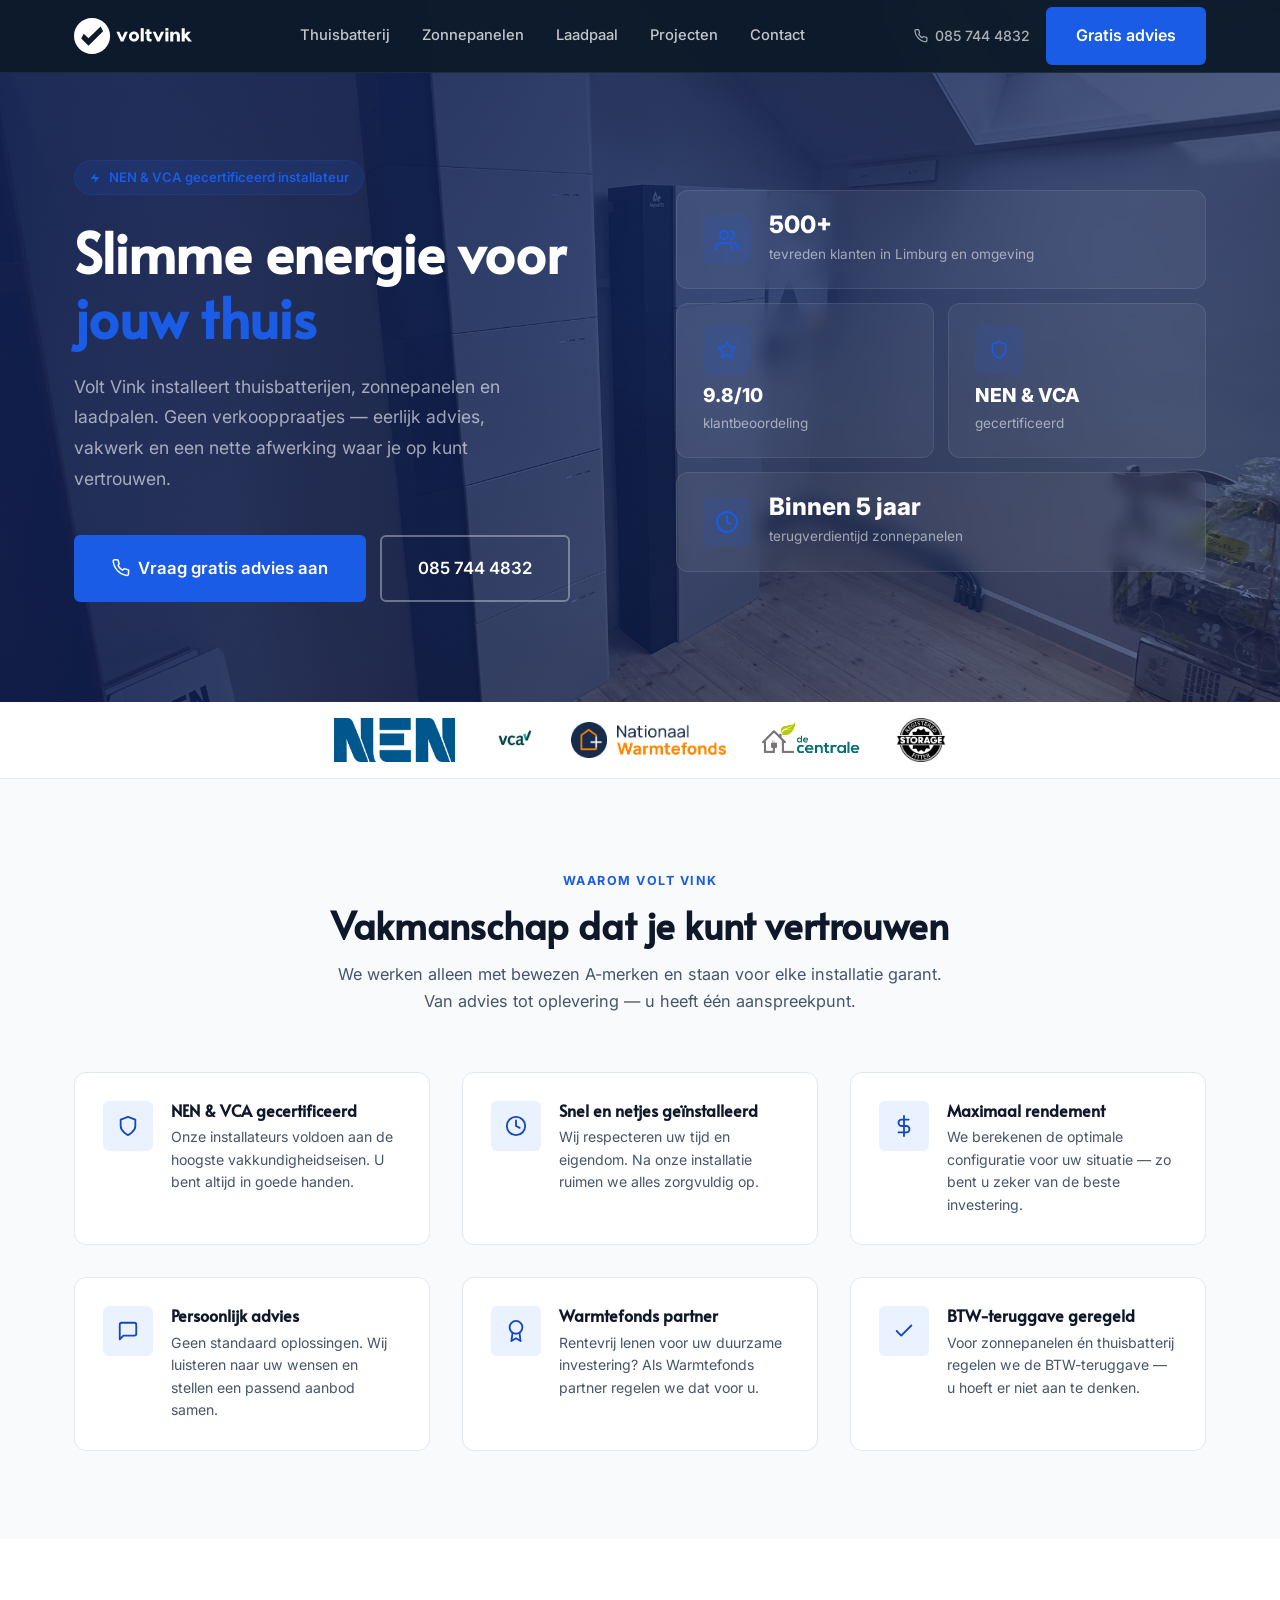
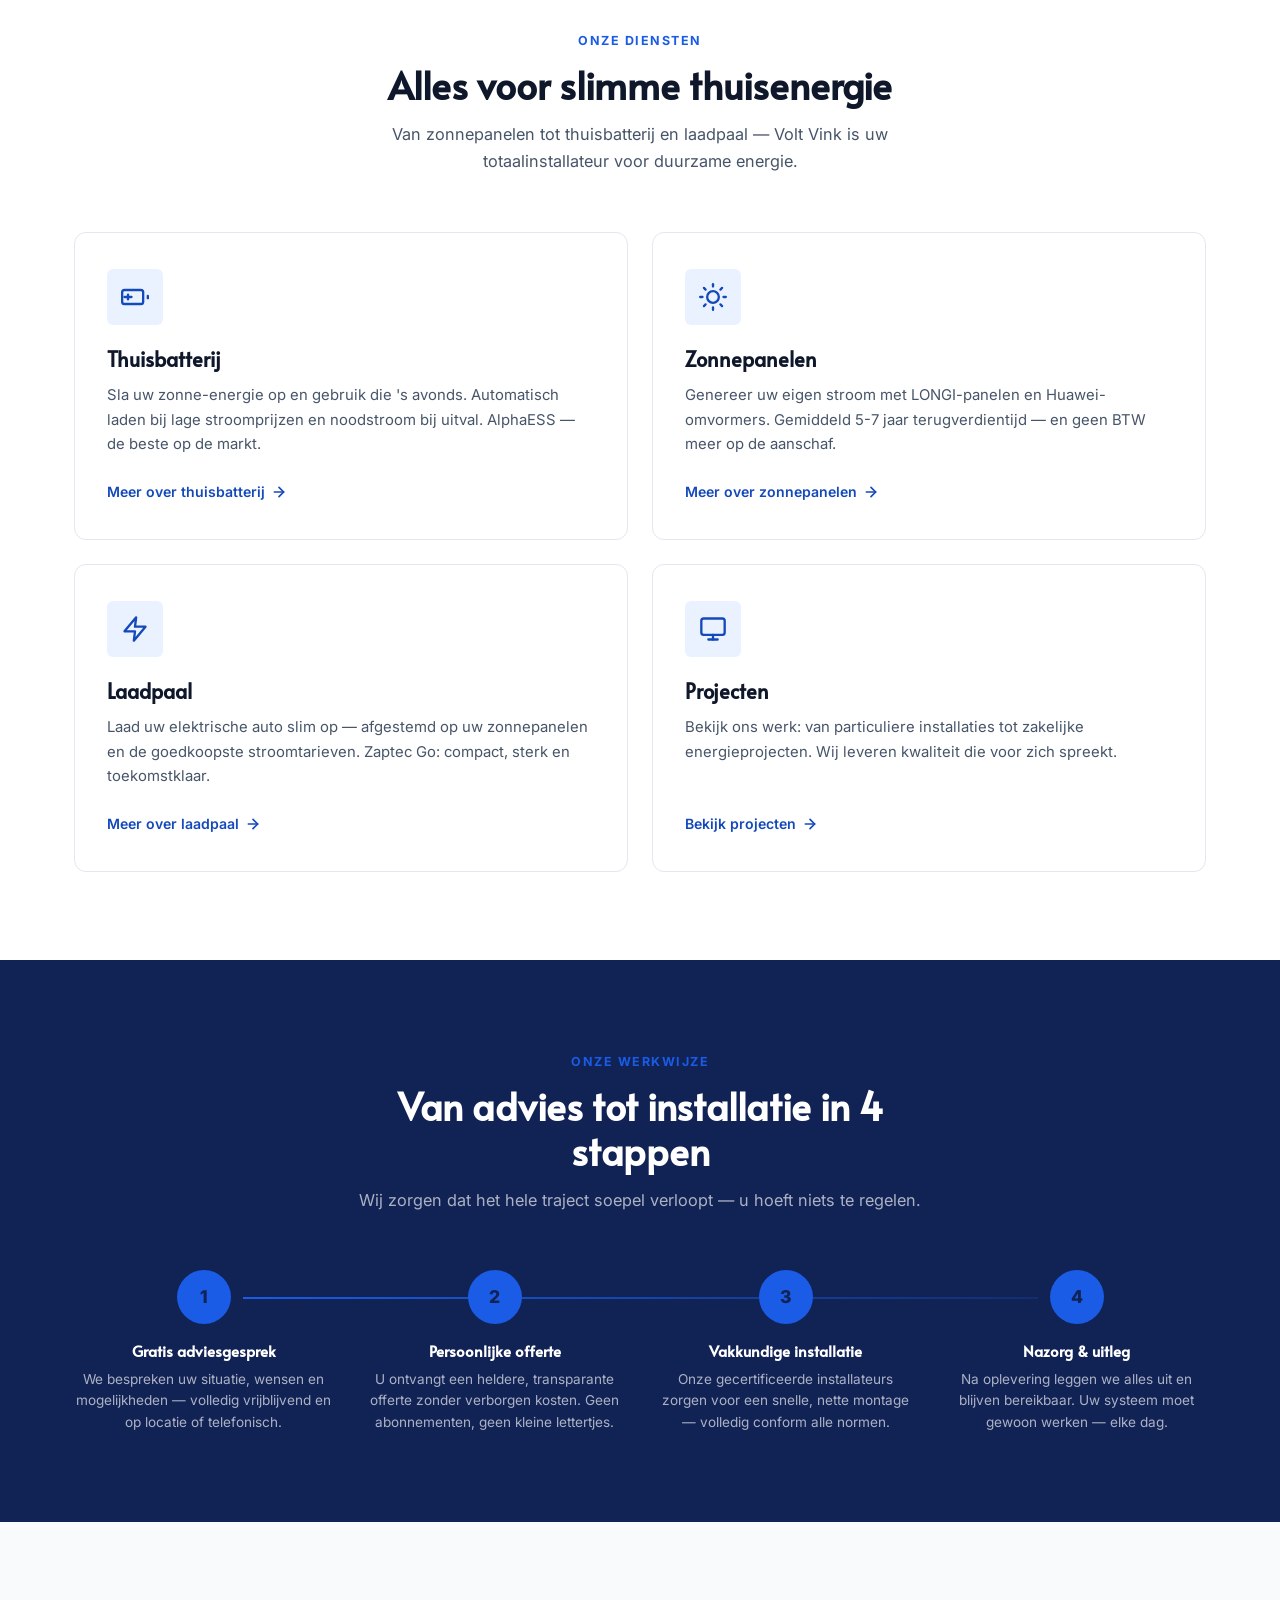
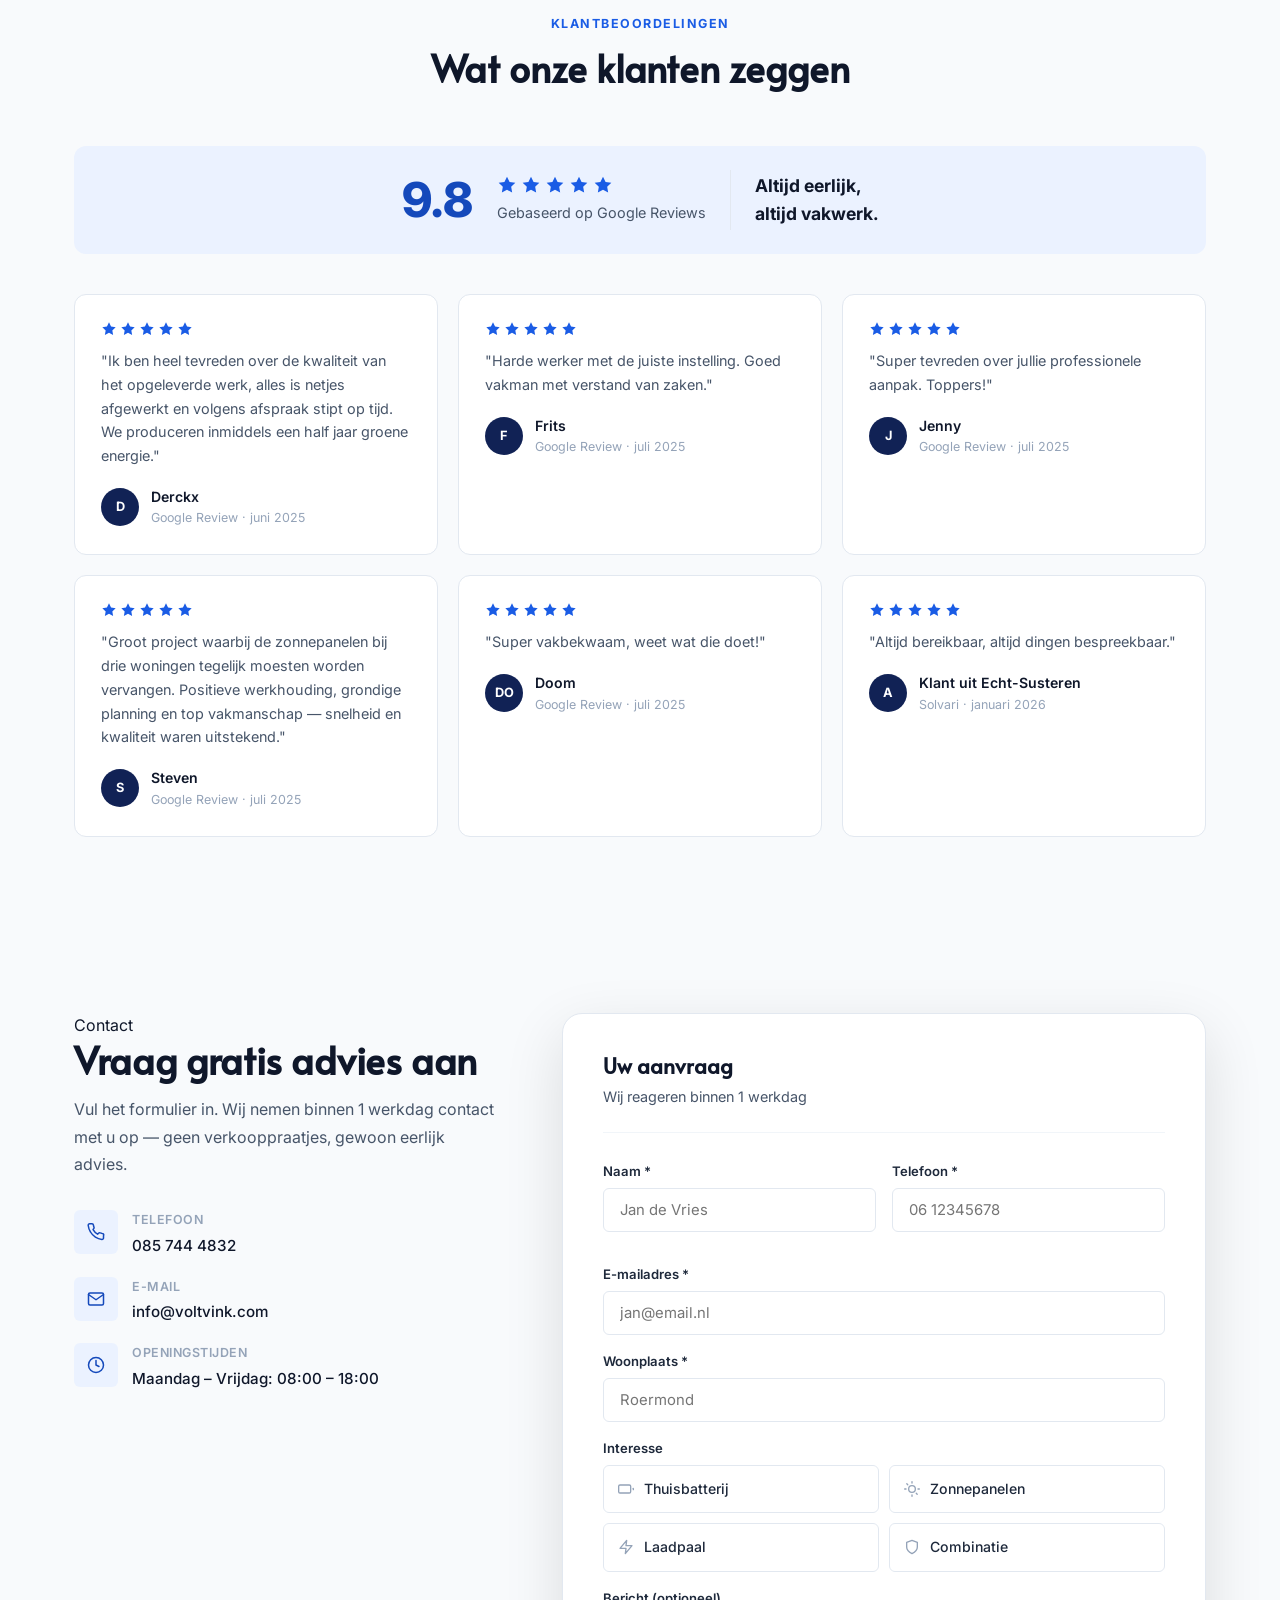
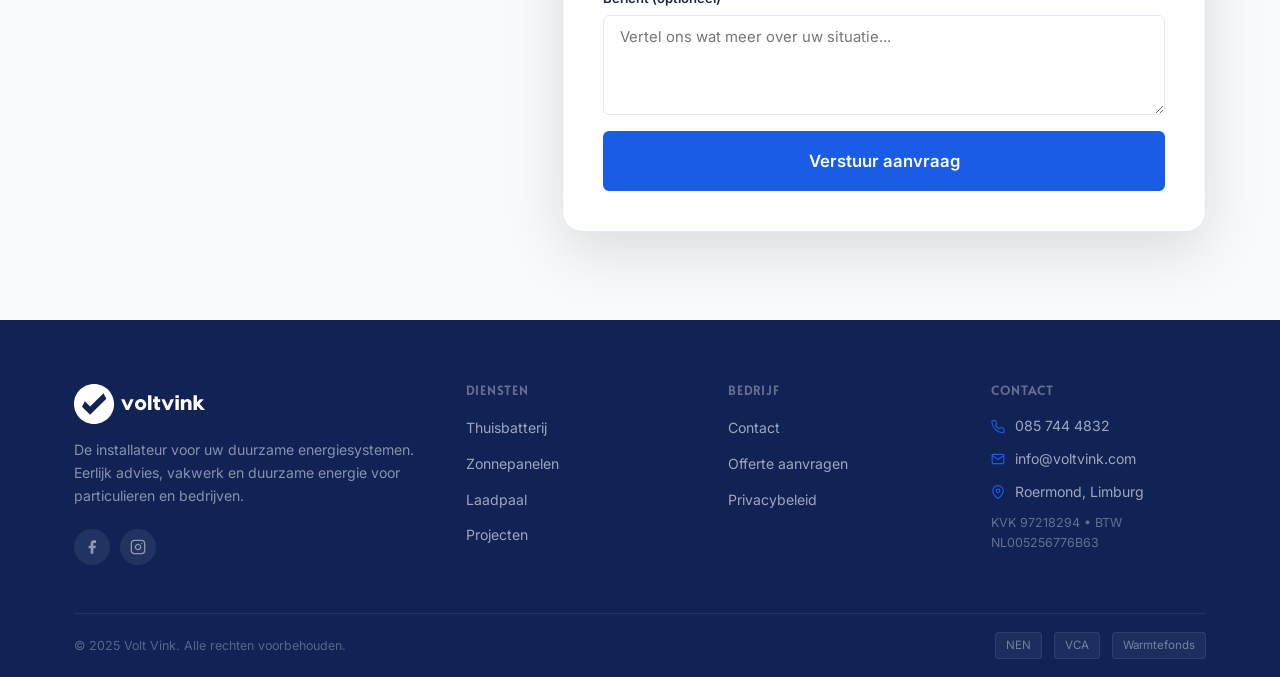
==== commit 9e4f37fa: "Echte Google reviews en projectfoto's verwerkt - Reviews: Derckx, Frits, Jenny, Steven, Doom, klant " ====
--- a/index.html
+++ b/index.html
@@ -319,103 +319,79 @@
     <div class="reviews-grid">
       <div class="review-card">
         <div class="review-card__stars">
-          <svg width="16" height="16" viewBox="0 0 24 24" fill="currentColor"><polygon points="12 2 15.09 8.26 22 9.27 17 14.14 18.18 21.02 12 17.77 5.82 21.02 7 14.14 2 9.27 8.91 8.26 12 2"/></svg>
-          <svg width="16" height="16" viewBox="0 0 24 24" fill="currentColor"><polygon points="12 2 15.09 8.26 22 9.27 17 14.14 18.18 21.02 12 17.77 5.82 21.02 7 14.14 2 9.27 8.91 8.26 12 2"/></svg>
-          <svg width="16" height="16" viewBox="0 0 24 24" fill="currentColor"><polygon points="12 2 15.09 8.26 22 9.27 17 14.14 18.18 21.02 12 17.77 5.82 21.02 7 14.14 2 9.27 8.91 8.26 12 2"/></svg>
-          <svg width="16" height="16" viewBox="0 0 24 24" fill="currentColor"><polygon points="12 2 15.09 8.26 22 9.27 17 14.14 18.18 21.02 12 17.77 5.82 21.02 7 14.14 2 9.27 8.91 8.26 12 2"/></svg>
-          <svg width="16" height="16" viewBox="0 0 24 24" fill="currentColor"><polygon points="12 2 15.09 8.26 22 9.27 17 14.14 18.18 21.02 12 17.77 5.82 21.02 7 14.14 2 9.27 8.91 8.26 12 2"/></svg>
-        </div>
-        <p class="review-card__text">"Fantastische ervaring. Professioneel, snel en netjes. De thuisbatterij werkt perfect en de uitleg was heel duidelijk. Echt een aanrader!"</p>
+          <svg width="16" height="16" viewBox="0 0 24 24" fill="currentColor"><polygon points="12 2 15.09 8.26 22 9.27 17 14.14 18.18 21.02 12 17.77 5.82 21.02 7 14.14 2 9.27 8.91 8.26 12 2"/></svg><svg width="16" height="16" viewBox="0 0 24 24" fill="currentColor"><polygon points="12 2 15.09 8.26 22 9.27 17 14.14 18.18 21.02 12 17.77 5.82 21.02 7 14.14 2 9.27 8.91 8.26 12 2"/></svg><svg width="16" height="16" viewBox="0 0 24 24" fill="currentColor"><polygon points="12 2 15.09 8.26 22 9.27 17 14.14 18.18 21.02 12 17.77 5.82 21.02 7 14.14 2 9.27 8.91 8.26 12 2"/></svg><svg width="16" height="16" viewBox="0 0 24 24" fill="currentColor"><polygon points="12 2 15.09 8.26 22 9.27 17 14.14 18.18 21.02 12 17.77 5.82 21.02 7 14.14 2 9.27 8.91 8.26 12 2"/></svg><svg width="16" height="16" viewBox="0 0 24 24" fill="currentColor"><polygon points="12 2 15.09 8.26 22 9.27 17 14.14 18.18 21.02 12 17.77 5.82 21.02 7 14.14 2 9.27 8.91 8.26 12 2"/></svg>
+        </div>
+        <p class="review-card__text">"Ik ben heel tevreden over de kwaliteit van het opgeleverde werk, alles is netjes afgewerkt en volgens afspraak stipt op tijd. We produceren inmiddels een half jaar groene energie."</p>
         <div class="review-card__author">
-          <div class="review-card__avatar">MV</div>
+          <div class="review-card__avatar">D</div>
           <div>
-            <div class="review-card__name">Mark V.</div>
-            <div class="review-card__source">Google Review</div>
+            <div class="review-card__name">Derckx</div>
+            <div class="review-card__source">Google Review · juni 2025</div>
           </div>
         </div>
       </div>
       <div class="review-card">
         <div class="review-card__stars">
-          <svg width="16" height="16" viewBox="0 0 24 24" fill="currentColor"><polygon points="12 2 15.09 8.26 22 9.27 17 14.14 18.18 21.02 12 17.77 5.82 21.02 7 14.14 2 9.27 8.91 8.26 12 2"/></svg>
-          <svg width="16" height="16" viewBox="0 0 24 24" fill="currentColor"><polygon points="12 2 15.09 8.26 22 9.27 17 14.14 18.18 21.02 12 17.77 5.82 21.02 7 14.14 2 9.27 8.91 8.26 12 2"/></svg>
-          <svg width="16" height="16" viewBox="0 0 24 24" fill="currentColor"><polygon points="12 2 15.09 8.26 22 9.27 17 14.14 18.18 21.02 12 17.77 5.82 21.02 7 14.14 2 9.27 8.91 8.26 12 2"/></svg>
-          <svg width="16" height="16" viewBox="0 0 24 24" fill="currentColor"><polygon points="12 2 15.09 8.26 22 9.27 17 14.14 18.18 21.02 12 17.77 5.82 21.02 7 14.14 2 9.27 8.91 8.26 12 2"/></svg>
-          <svg width="16" height="16" viewBox="0 0 24 24" fill="currentColor"><polygon points="12 2 15.09 8.26 22 9.27 17 14.14 18.18 21.02 12 17.77 5.82 21.02 7 14.14 2 9.27 8.91 8.26 12 2"/></svg>
-        </div>
-        <p class="review-card__text">"Zonnepanelen laten plaatsen en super tevreden. Installateurs waren vriendelijk, vakkundig en hebben alles goed uitgelegd. Alles is keurig netjes afgewerkt."</p>
+          <svg width="16" height="16" viewBox="0 0 24 24" fill="currentColor"><polygon points="12 2 15.09 8.26 22 9.27 17 14.14 18.18 21.02 12 17.77 5.82 21.02 7 14.14 2 9.27 8.91 8.26 12 2"/></svg><svg width="16" height="16" viewBox="0 0 24 24" fill="currentColor"><polygon points="12 2 15.09 8.26 22 9.27 17 14.14 18.18 21.02 12 17.77 5.82 21.02 7 14.14 2 9.27 8.91 8.26 12 2"/></svg><svg width="16" height="16" viewBox="0 0 24 24" fill="currentColor"><polygon points="12 2 15.09 8.26 22 9.27 17 14.14 18.18 21.02 12 17.77 5.82 21.02 7 14.14 2 9.27 8.91 8.26 12 2"/></svg><svg width="16" height="16" viewBox="0 0 24 24" fill="currentColor"><polygon points="12 2 15.09 8.26 22 9.27 17 14.14 18.18 21.02 12 17.77 5.82 21.02 7 14.14 2 9.27 8.91 8.26 12 2"/></svg><svg width="16" height="16" viewBox="0 0 24 24" fill="currentColor"><polygon points="12 2 15.09 8.26 22 9.27 17 14.14 18.18 21.02 12 17.77 5.82 21.02 7 14.14 2 9.27 8.91 8.26 12 2"/></svg>
+        </div>
+        <p class="review-card__text">"Harde werker met de juiste instelling. Goed vakman met verstand van zaken."</p>
         <div class="review-card__author">
-          <div class="review-card__avatar">SB</div>
+          <div class="review-card__avatar">F</div>
           <div>
-            <div class="review-card__name">Sandra B.</div>
-            <div class="review-card__source">Google Review</div>
+            <div class="review-card__name">Frits</div>
+            <div class="review-card__source">Google Review · juli 2025</div>
           </div>
         </div>
       </div>
       <div class="review-card">
         <div class="review-card__stars">
-          <svg width="16" height="16" viewBox="0 0 24 24" fill="currentColor"><polygon points="12 2 15.09 8.26 22 9.27 17 14.14 18.18 21.02 12 17.77 5.82 21.02 7 14.14 2 9.27 8.91 8.26 12 2"/></svg>
-          <svg width="16" height="16" viewBox="0 0 24 24" fill="currentColor"><polygon points="12 2 15.09 8.26 22 9.27 17 14.14 18.18 21.02 12 17.77 5.82 21.02 7 14.14 2 9.27 8.91 8.26 12 2"/></svg>
-          <svg width="16" height="16" viewBox="0 0 24 24" fill="currentColor"><polygon points="12 2 15.09 8.26 22 9.27 17 14.14 18.18 21.02 12 17.77 5.82 21.02 7 14.14 2 9.27 8.91 8.26 12 2"/></svg>
-          <svg width="16" height="16" viewBox="0 0 24 24" fill="currentColor"><polygon points="12 2 15.09 8.26 22 9.27 17 14.14 18.18 21.02 12 17.77 5.82 21.02 7 14.14 2 9.27 8.91 8.26 12 2"/></svg>
-          <svg width="16" height="16" viewBox="0 0 24 24" fill="currentColor"><polygon points="12 2 15.09 8.26 22 9.27 17 14.14 18.18 21.02 12 17.77 5.82 21.02 7 14.14 2 9.27 8.91 8.26 12 2"/></svg>
-        </div>
-        <p class="review-card__text">"Heel prettige samenwerking. Ze zijn snel, betrouwbaar en laten geen troep achter. Laadpaal werkt perfect samen met mijn zonnepanelen. Top bedrijf!"</p>
+          <svg width="16" height="16" viewBox="0 0 24 24" fill="currentColor"><polygon points="12 2 15.09 8.26 22 9.27 17 14.14 18.18 21.02 12 17.77 5.82 21.02 7 14.14 2 9.27 8.91 8.26 12 2"/></svg><svg width="16" height="16" viewBox="0 0 24 24" fill="currentColor"><polygon points="12 2 15.09 8.26 22 9.27 17 14.14 18.18 21.02 12 17.77 5.82 21.02 7 14.14 2 9.27 8.91 8.26 12 2"/></svg><svg width="16" height="16" viewBox="0 0 24 24" fill="currentColor"><polygon points="12 2 15.09 8.26 22 9.27 17 14.14 18.18 21.02 12 17.77 5.82 21.02 7 14.14 2 9.27 8.91 8.26 12 2"/></svg><svg width="16" height="16" viewBox="0 0 24 24" fill="currentColor"><polygon points="12 2 15.09 8.26 22 9.27 17 14.14 18.18 21.02 12 17.77 5.82 21.02 7 14.14 2 9.27 8.91 8.26 12 2"/></svg><svg width="16" height="16" viewBox="0 0 24 24" fill="currentColor"><polygon points="12 2 15.09 8.26 22 9.27 17 14.14 18.18 21.02 12 17.77 5.82 21.02 7 14.14 2 9.27 8.91 8.26 12 2"/></svg>
+        </div>
+        <p class="review-card__text">"Super tevreden over jullie professionele aanpak. Toppers!"</p>
         <div class="review-card__author">
-          <div class="review-card__avatar">RJ</div>
+          <div class="review-card__avatar">J</div>
           <div>
-            <div class="review-card__name">Remco J.</div>
-            <div class="review-card__source">Google Review</div>
+            <div class="review-card__name">Jenny</div>
+            <div class="review-card__source">Google Review · juli 2025</div>
           </div>
         </div>
       </div>
       <div class="review-card">
         <div class="review-card__stars">
-          <svg width="16" height="16" viewBox="0 0 24 24" fill="currentColor"><polygon points="12 2 15.09 8.26 22 9.27 17 14.14 18.18 21.02 12 17.77 5.82 21.02 7 14.14 2 9.27 8.91 8.26 12 2"/></svg>
-          <svg width="16" height="16" viewBox="0 0 24 24" fill="currentColor"><polygon points="12 2 15.09 8.26 22 9.27 17 14.14 18.18 21.02 12 17.77 5.82 21.02 7 14.14 2 9.27 8.91 8.26 12 2"/></svg>
-          <svg width="16" height="16" viewBox="0 0 24 24" fill="currentColor"><polygon points="12 2 15.09 8.26 22 9.27 17 14.14 18.18 21.02 12 17.77 5.82 21.02 7 14.14 2 9.27 8.91 8.26 12 2"/></svg>
-          <svg width="16" height="16" viewBox="0 0 24 24" fill="currentColor"><polygon points="12 2 15.09 8.26 22 9.27 17 14.14 18.18 21.02 12 17.77 5.82 21.02 7 14.14 2 9.27 8.91 8.26 12 2"/></svg>
-          <svg width="16" height="16" viewBox="0 0 24 24" fill="currentColor"><polygon points="12 2 15.09 8.26 22 9.27 17 14.14 18.18 21.02 12 17.77 5.82 21.02 7 14.14 2 9.27 8.91 8.26 12 2"/></svg>
-        </div>
-        <p class="review-card__text">"Eerlijk, deskundig en transparant. Geen verkooppraatjes maar gewoon een eerlijk verhaal. De installatie was binnen een dag klaar. Heel erg tevreden."</p>
+          <svg width="16" height="16" viewBox="0 0 24 24" fill="currentColor"><polygon points="12 2 15.09 8.26 22 9.27 17 14.14 18.18 21.02 12 17.77 5.82 21.02 7 14.14 2 9.27 8.91 8.26 12 2"/></svg><svg width="16" height="16" viewBox="0 0 24 24" fill="currentColor"><polygon points="12 2 15.09 8.26 22 9.27 17 14.14 18.18 21.02 12 17.77 5.82 21.02 7 14.14 2 9.27 8.91 8.26 12 2"/></svg><svg width="16" height="16" viewBox="0 0 24 24" fill="currentColor"><polygon points="12 2 15.09 8.26 22 9.27 17 14.14 18.18 21.02 12 17.77 5.82 21.02 7 14.14 2 9.27 8.91 8.26 12 2"/></svg><svg width="16" height="16" viewBox="0 0 24 24" fill="currentColor"><polygon points="12 2 15.09 8.26 22 9.27 17 14.14 18.18 21.02 12 17.77 5.82 21.02 7 14.14 2 9.27 8.91 8.26 12 2"/></svg><svg width="16" height="16" viewBox="0 0 24 24" fill="currentColor"><polygon points="12 2 15.09 8.26 22 9.27 17 14.14 18.18 21.02 12 17.77 5.82 21.02 7 14.14 2 9.27 8.91 8.26 12 2"/></svg>
+        </div>
+        <p class="review-card__text">"Groot project waarbij de zonnepanelen bij drie woningen tegelijk moesten worden vervangen. Positieve werkhouding, grondige planning en top vakmanschap — snelheid en kwaliteit waren uitstekend."</p>
         <div class="review-card__author">
-          <div class="review-card__avatar">LK</div>
+          <div class="review-card__avatar">S</div>
           <div>
-            <div class="review-card__name">Laura K.</div>
-            <div class="review-card__source">Google Review</div>
+            <div class="review-card__name">Steven</div>
+            <div class="review-card__source">Google Review · juli 2025</div>
           </div>
         </div>
       </div>
       <div class="review-card">
         <div class="review-card__stars">
-          <svg width="16" height="16" viewBox="0 0 24 24" fill="currentColor"><polygon points="12 2 15.09 8.26 22 9.27 17 14.14 18.18 21.02 12 17.77 5.82 21.02 7 14.14 2 9.27 8.91 8.26 12 2"/></svg>
-          <svg width="16" height="16" viewBox="0 0 24 24" fill="currentColor"><polygon points="12 2 15.09 8.26 22 9.27 17 14.14 18.18 21.02 12 17.77 5.82 21.02 7 14.14 2 9.27 8.91 8.26 12 2"/></svg>
-          <svg width="16" height="16" viewBox="0 0 24 24" fill="currentColor"><polygon points="12 2 15.09 8.26 22 9.27 17 14.14 18.18 21.02 12 17.77 5.82 21.02 7 14.14 2 9.27 8.91 8.26 12 2"/></svg>
-          <svg width="16" height="16" viewBox="0 0 24 24" fill="currentColor"><polygon points="12 2 15.09 8.26 22 9.27 17 14.14 18.18 21.02 12 17.77 5.82 21.02 7 14.14 2 9.27 8.91 8.26 12 2"/></svg>
-          <svg width="16" height="16" viewBox="0 0 24 24" fill="currentColor"><polygon points="12 2 15.09 8.26 22 9.27 17 14.14 18.18 21.02 12 17.77 5.82 21.02 7 14.14 2 9.27 8.91 8.26 12 2"/></svg>
-        </div>
-        <p class="review-card__text">"Goede communicatie voor en tijdens de installatie. Erg netjes gewerkt en prima prijs-kwaliteitverhouding. Ik beveel Volt Vink zeker aan!"</p>
+          <svg width="16" height="16" viewBox="0 0 24 24" fill="currentColor"><polygon points="12 2 15.09 8.26 22 9.27 17 14.14 18.18 21.02 12 17.77 5.82 21.02 7 14.14 2 9.27 8.91 8.26 12 2"/></svg><svg width="16" height="16" viewBox="0 0 24 24" fill="currentColor"><polygon points="12 2 15.09 8.26 22 9.27 17 14.14 18.18 21.02 12 17.77 5.82 21.02 7 14.14 2 9.27 8.91 8.26 12 2"/></svg><svg width="16" height="16" viewBox="0 0 24 24" fill="currentColor"><polygon points="12 2 15.09 8.26 22 9.27 17 14.14 18.18 21.02 12 17.77 5.82 21.02 7 14.14 2 9.27 8.91 8.26 12 2"/></svg><svg width="16" height="16" viewBox="0 0 24 24" fill="currentColor"><polygon points="12 2 15.09 8.26 22 9.27 17 14.14 18.18 21.02 12 17.77 5.82 21.02 7 14.14 2 9.27 8.91 8.26 12 2"/></svg><svg width="16" height="16" viewBox="0 0 24 24" fill="currentColor"><polygon points="12 2 15.09 8.26 22 9.27 17 14.14 18.18 21.02 12 17.77 5.82 21.02 7 14.14 2 9.27 8.91 8.26 12 2"/></svg>
+        </div>
+        <p class="review-card__text">"Super vakbekwaam, weet wat die doet!"</p>
         <div class="review-card__author">
-          <div class="review-card__avatar">PH</div>
+          <div class="review-card__avatar">DO</div>
           <div>
-            <div class="review-card__name">Peter H.</div>
-            <div class="review-card__source">Google Review</div>
+            <div class="review-card__name">Doom</div>
+            <div class="review-card__source">Google Review · juli 2025</div>
           </div>
         </div>
       </div>
       <div class="review-card">
         <div class="review-card__stars">
-          <svg width="16" height="16" viewBox="0 0 24 24" fill="currentColor"><polygon points="12 2 15.09 8.26 22 9.27 17 14.14 18.18 21.02 12 17.77 5.82 21.02 7 14.14 2 9.27 8.91 8.26 12 2"/></svg>
-          <svg width="16" height="16" viewBox="0 0 24 24" fill="currentColor"><polygon points="12 2 15.09 8.26 22 9.27 17 14.14 18.18 21.02 12 17.77 5.82 21.02 7 14.14 2 9.27 8.91 8.26 12 2"/></svg>
-          <svg width="16" height="16" viewBox="0 0 24 24" fill="currentColor"><polygon points="12 2 15.09 8.26 22 9.27 17 14.14 18.18 21.02 12 17.77 5.82 21.02 7 14.14 2 9.27 8.91 8.26 12 2"/></svg>
-          <svg width="16" height="16" viewBox="0 0 24 24" fill="currentColor"><polygon points="12 2 15.09 8.26 22 9.27 17 14.14 18.18 21.02 12 17.77 5.82 21.02 7 14.14 2 9.27 8.91 8.26 12 2"/></svg>
-          <svg width="16" height="16" viewBox="0 0 24 24" fill="currentColor"><polygon points="12 2 15.09 8.26 22 9.27 17 14.14 18.18 21.02 12 17.77 5.82 21.02 7 14.14 2 9.27 8.91 8.26 12 2"/></svg>
-        </div>
-        <p class="review-card__text">"Binnen één dag alles geïnstalleerd en volledig uitgelegd. De app werkt geweldig en ik zie al meteen hoeveel ik bespaar. Hartelijk dank!"</p>
+          <svg width="16" height="16" viewBox="0 0 24 24" fill="currentColor"><polygon points="12 2 15.09 8.26 22 9.27 17 14.14 18.18 21.02 12 17.77 5.82 21.02 7 14.14 2 9.27 8.91 8.26 12 2"/></svg><svg width="16" height="16" viewBox="0 0 24 24" fill="currentColor"><polygon points="12 2 15.09 8.26 22 9.27 17 14.14 18.18 21.02 12 17.77 5.82 21.02 7 14.14 2 9.27 8.91 8.26 12 2"/></svg><svg width="16" height="16" viewBox="0 0 24 24" fill="currentColor"><polygon points="12 2 15.09 8.26 22 9.27 17 14.14 18.18 21.02 12 17.77 5.82 21.02 7 14.14 2 9.27 8.91 8.26 12 2"/></svg><svg width="16" height="16" viewBox="0 0 24 24" fill="currentColor"><polygon points="12 2 15.09 8.26 22 9.27 17 14.14 18.18 21.02 12 17.77 5.82 21.02 7 14.14 2 9.27 8.91 8.26 12 2"/></svg><svg width="16" height="16" viewBox="0 0 24 24" fill="currentColor"><polygon points="12 2 15.09 8.26 22 9.27 17 14.14 18.18 21.02 12 17.77 5.82 21.02 7 14.14 2 9.27 8.91 8.26 12 2"/></svg>
+        </div>
+        <p class="review-card__text">"Altijd bereikbaar, altijd dingen bespreekbaar."</p>
         <div class="review-card__author">
-          <div class="review-card__avatar">AM</div>
+          <div class="review-card__avatar">A</div>
           <div>
-            <div class="review-card__name">Annelies M.</div>
-            <div class="review-card__source">Google Review</div>
+            <div class="review-card__name">Klant uit Echt-Susteren</div>
+            <div class="review-card__source">Solvari · januari 2026</div>
           </div>
         </div>
       </div>
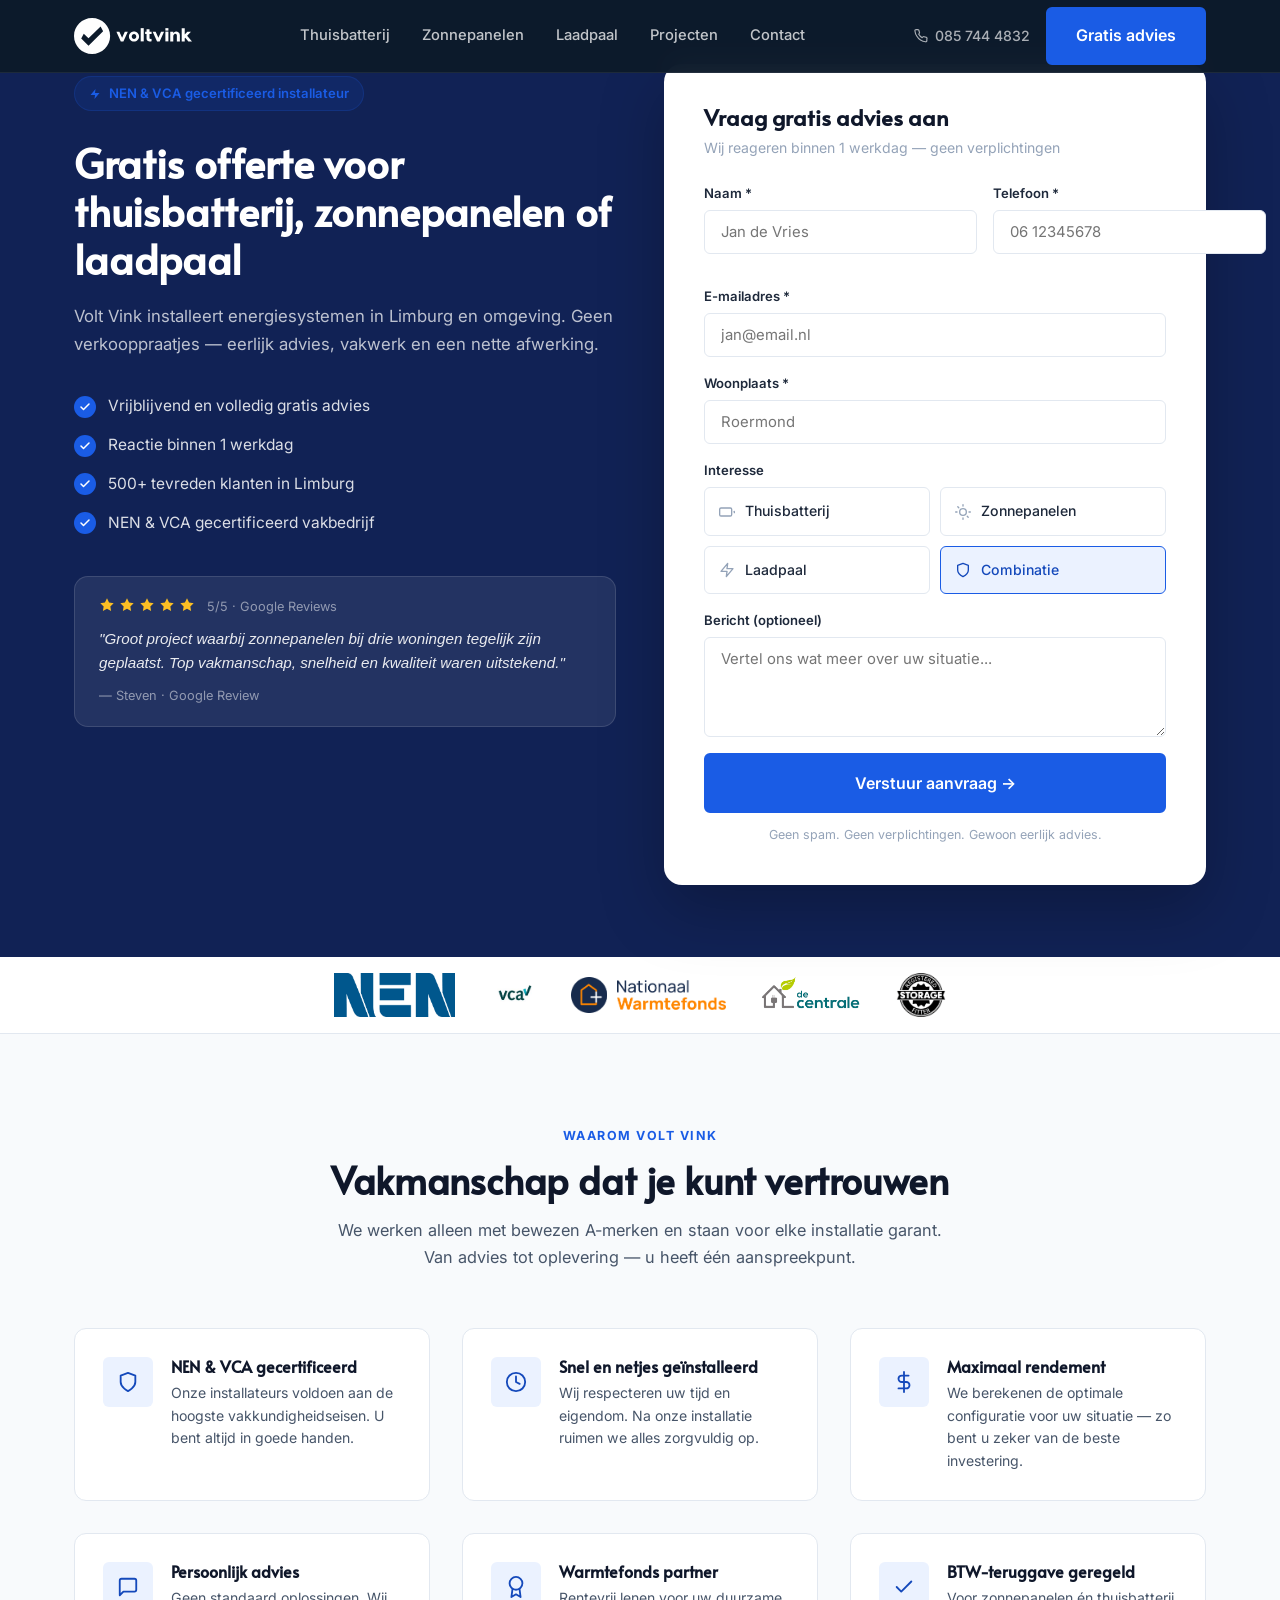
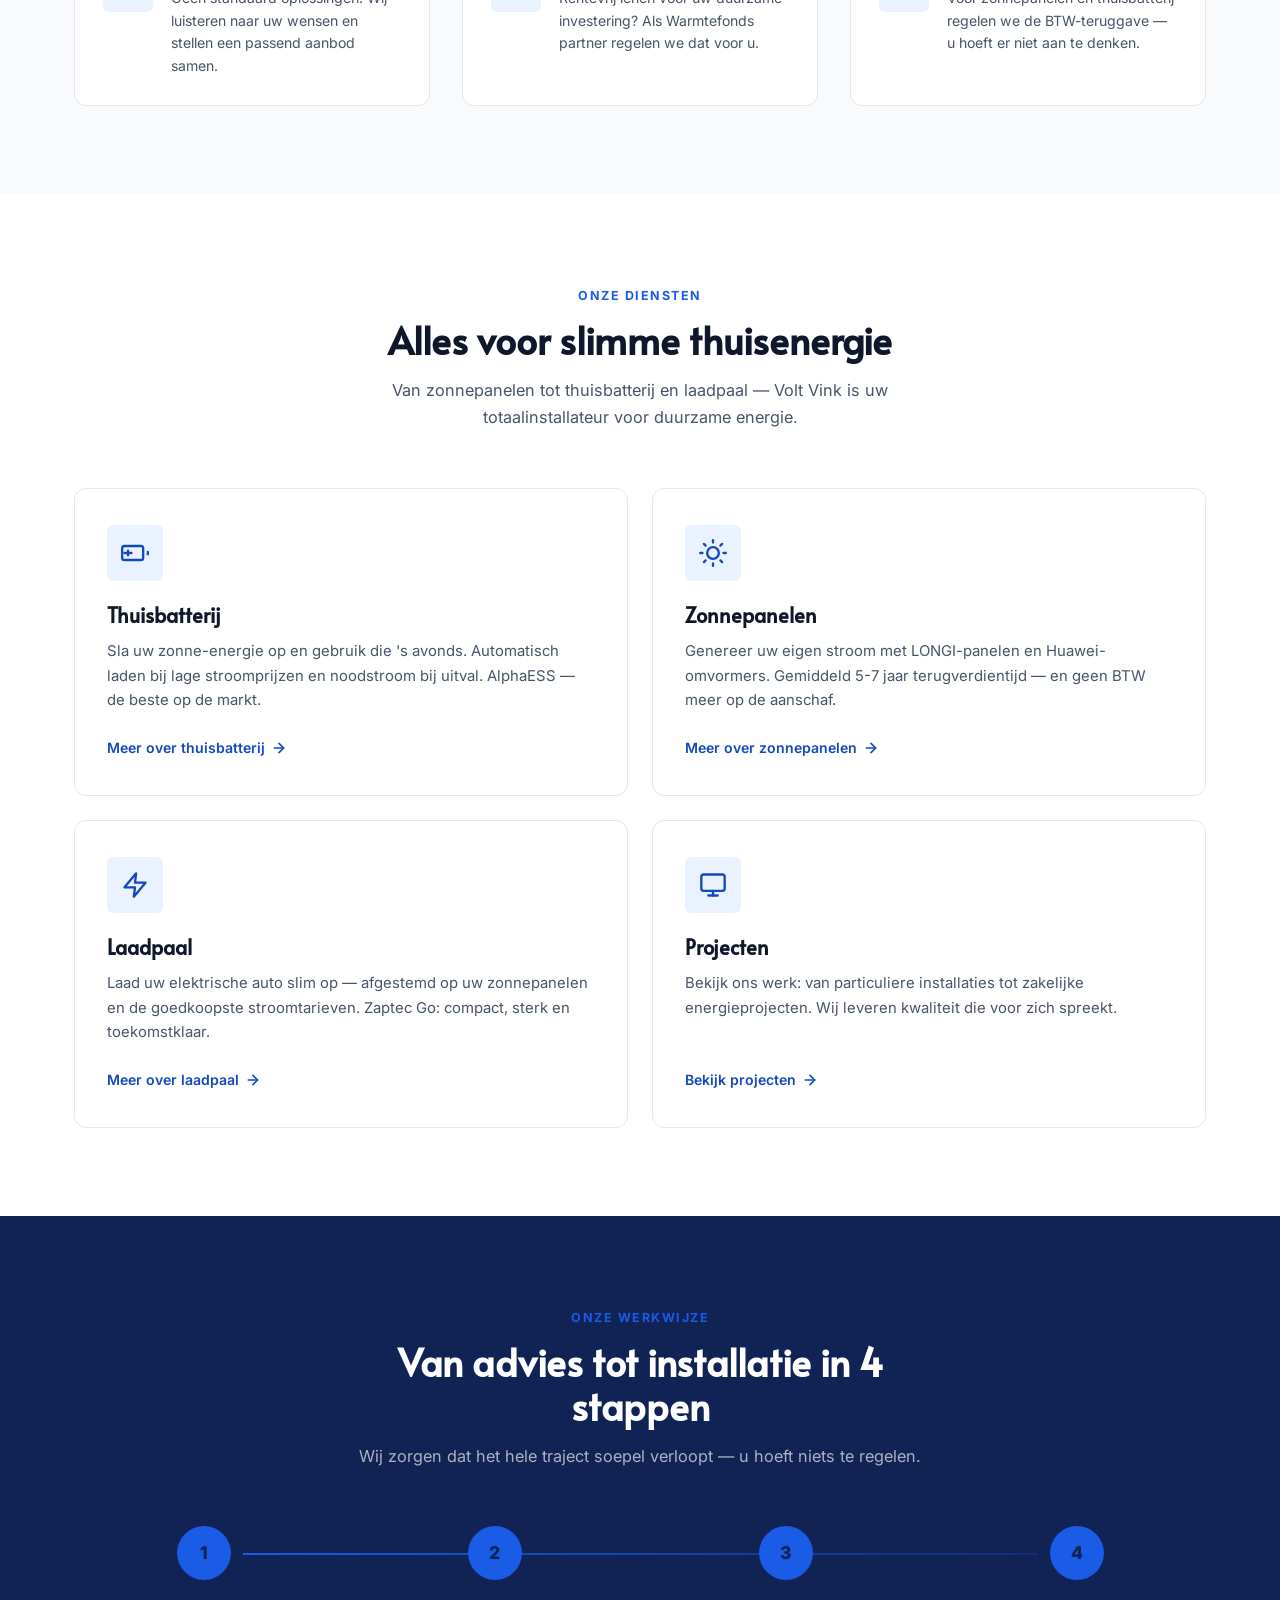
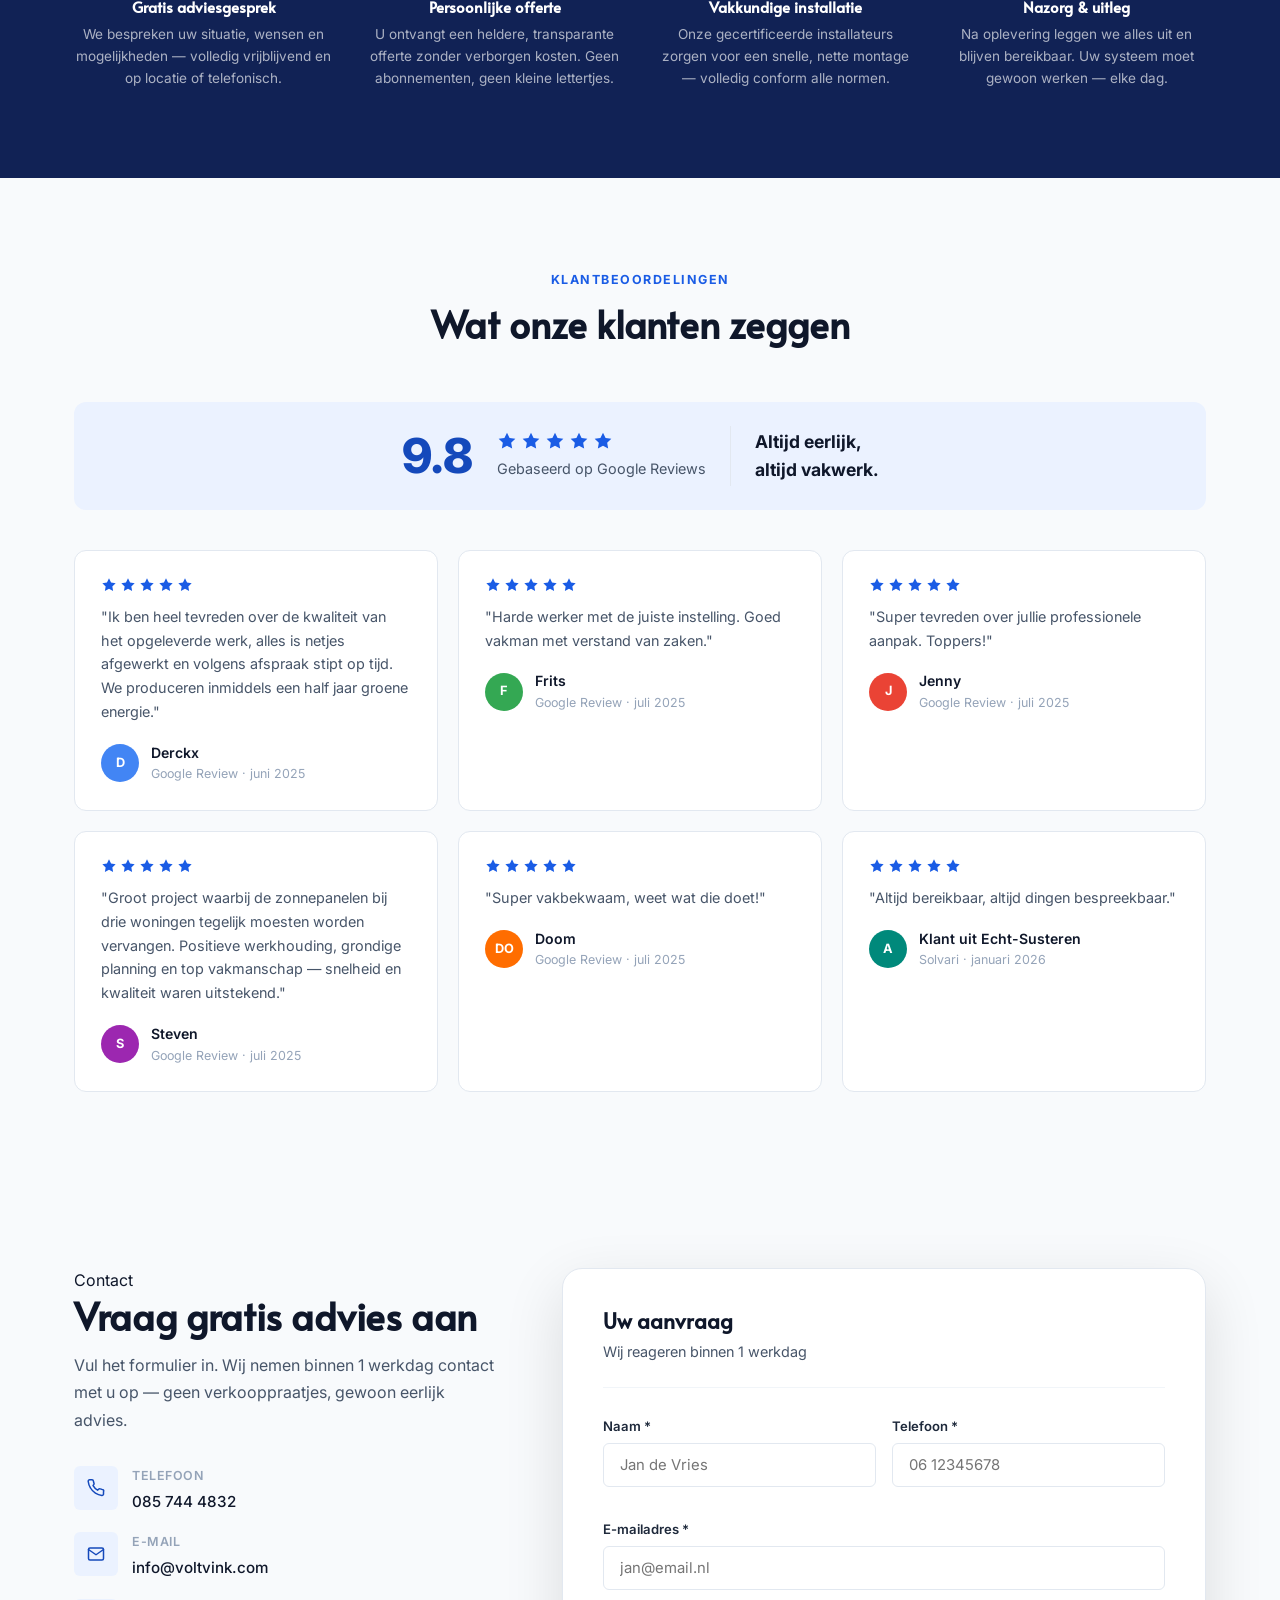
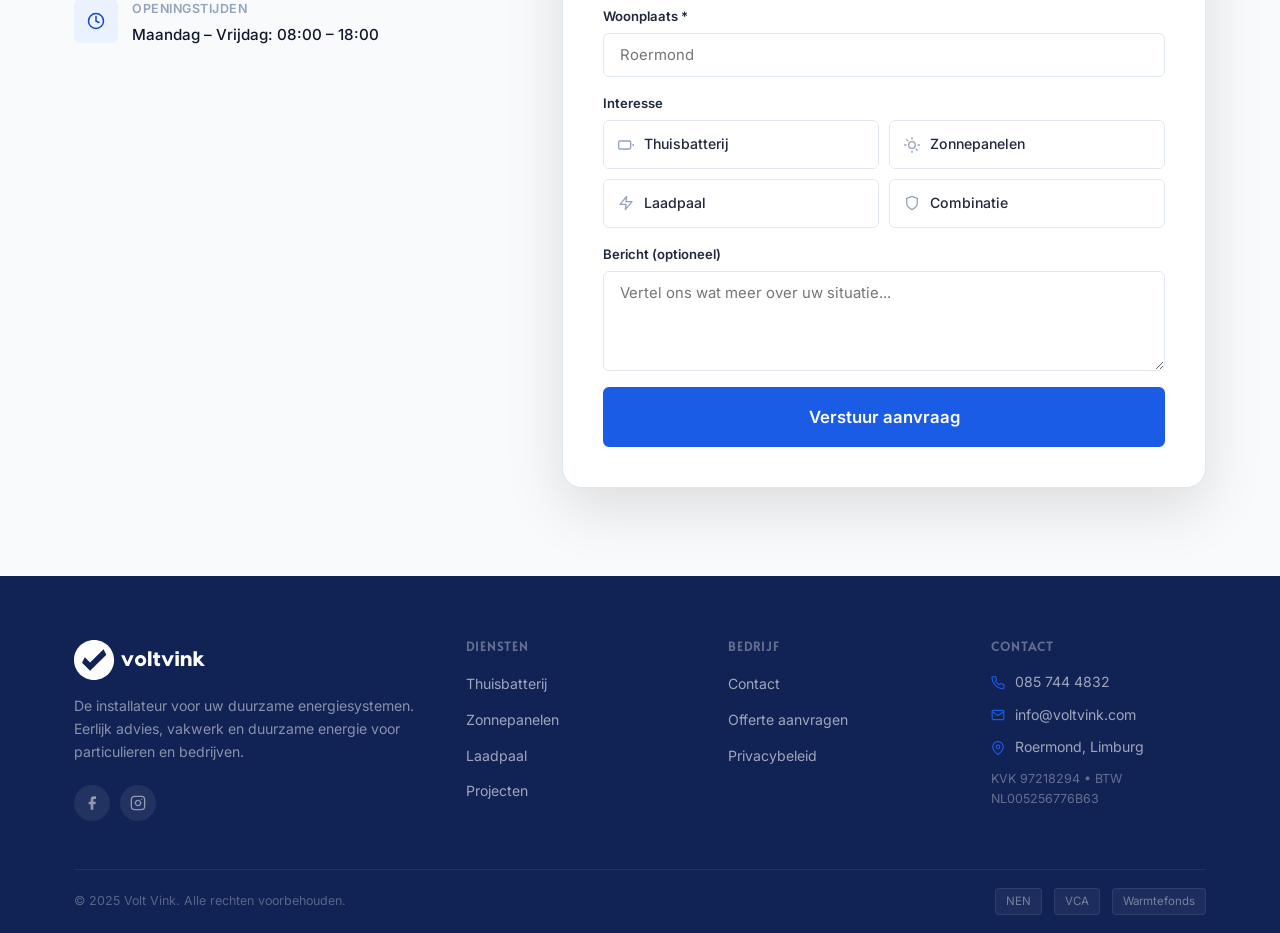
==== commit d3a4fa58: "Conversie-hero met contactformulier, foto's Boris verwijderd, reviews met kleuravatar's - index.html" ====
--- a/index.html
+++ b/index.html
@@ -69,67 +69,138 @@
   </div>
 </nav>
 
-<!-- ── Hero ──────────────────────────────────── -->
-<section class="hero" style="background-image:url('images/hero-bg-1.jpg');background-size:cover;background-position:center;">
-  <div class="container">
-    <div class="hero__grid">
-      <div class="hero__text">
-        <div class="hero__label">
+<!-- ── Hero / Conversie ────────────────────────── -->
+<section style="background:var(--navy);padding:64px 0 72px;">
+  <div class="container">
+    <div style="display:grid;grid-template-columns:repeat(auto-fit,minmax(320px,1fr));gap:48px;align-items:start;">
+
+      <!-- Links: overtuiging -->
+      <div style="padding-top:12px;">
+        <div class="hero__label" style="margin-bottom:28px;display:inline-flex;">
           <svg width="12" height="12" viewBox="0 0 24 24" fill="currentColor"><polygon points="13 2 3 14 12 14 11 22 21 10 12 10 13 2"/></svg>
           NEN &amp; VCA gecertificeerd installateur
         </div>
-        <h1>Slimme energie voor <em>jouw thuis</em></h1>
-        <p class="hero__sub">
-          Volt Vink installeert thuisbatterijen, zonnepanelen en laadpalen. Geen verkooppraatjes — eerlijk advies, vakwerk en een nette afwerking waar je op kunt vertrouwen.
+        <h1 style="color:var(--white);font-size:2.5rem;line-height:1.2;margin-bottom:20px;">
+          Gratis offerte voor thuisbatterij, zonnepanelen of laadpaal
+        </h1>
+        <p style="color:rgba(255,255,255,0.72);font-size:1.05rem;margin-bottom:36px;line-height:1.65;">
+          Volt Vink installeert energiesystemen in Limburg en omgeving. Geen verkooppraatjes — eerlijk advies, vakwerk en een nette afwerking.
         </p>
-        <div class="hero__actions">
-          <a href="contact.php" class="btn btn--primary btn--lg">
-            <svg width="18" height="18" viewBox="0 0 24 24" fill="none" stroke="currentColor" stroke-width="2" stroke-linecap="round" stroke-linejoin="round"><path d="M22 16.92v3a2 2 0 0 1-2.18 2 19.79 19.79 0 0 1-8.63-3.07A19.5 19.5 0 0 1 4.69 12a19.79 19.79 0 0 1-3.07-8.67A2 2 0 0 1 3.6 1h3a2 2 0 0 1 2 1.72 12.84 12.84 0 0 0 .7 2.81 2 2 0 0 1-.45 2.11L8.09 8.91a16 16 0 0 0 6 6l1.27-1.27a2 2 0 0 1 2.11-.45 12.84 12.84 0 0 0 2.81.7A2 2 0 0 1 22 16.92z"/></svg>
-            Vraag gratis advies aan
-          </a>
-          <a href="tel:+31085744482" class="btn btn--outline btn--lg">085 744 4832</a>
-        </div>
-      </div>
-      <div class="hero__cards">
-        <div class="hero__card">
-          <div class="hero__card-icon">
-            <svg width="24" height="24" viewBox="0 0 24 24" fill="none" stroke="currentColor" stroke-width="2" stroke-linecap="round" stroke-linejoin="round"><path d="M17 21v-2a4 4 0 0 0-4-4H5a4 4 0 0 0-4 4v2"/><circle cx="9" cy="7" r="4"/><path d="M23 21v-2a4 4 0 0 0-3-3.87"/><path d="M16 3.13a4 4 0 0 1 0 7.75"/></svg>
-          </div>
-          <div class="hero__card-text">
-            <strong>500+</strong>
-            <span>tevreden klanten in Limburg en omgeving</span>
-          </div>
-        </div>
-        <div class="hero__card-row">
-          <div class="hero__card">
-            <div class="hero__card-icon">
-              <svg width="20" height="20" viewBox="0 0 24 24" fill="none" stroke="currentColor" stroke-width="2" stroke-linecap="round" stroke-linejoin="round"><polygon points="12 2 15.09 8.26 22 9.27 17 14.14 18.18 21.02 12 17.77 5.82 21.02 7 14.14 2 9.27 8.91 8.26 12 2"/></svg>
-            </div>
-            <div class="hero__card-text">
-              <strong>9.8/10</strong>
-              <span>klantbeoordeling</span>
-            </div>
-          </div>
-          <div class="hero__card">
-            <div class="hero__card-icon">
-              <svg width="20" height="20" viewBox="0 0 24 24" fill="none" stroke="currentColor" stroke-width="2" stroke-linecap="round" stroke-linejoin="round"><path d="M12 22s8-4 8-10V5l-8-3-8 3v7c0 6 8 10 8 10z"/></svg>
-            </div>
-            <div class="hero__card-text">
-              <strong>NEN &amp; VCA</strong>
-              <span>gecertificeerd</span>
-            </div>
-          </div>
-        </div>
-        <div class="hero__card">
-          <div class="hero__card-icon">
-            <svg width="24" height="24" viewBox="0 0 24 24" fill="none" stroke="currentColor" stroke-width="2" stroke-linecap="round" stroke-linejoin="round"><circle cx="12" cy="12" r="10"/><polyline points="12 6 12 12 16 14"/></svg>
-          </div>
-          <div class="hero__card-text">
-            <strong>Binnen 5 jaar</strong>
-            <span>terugverdientijd zonnepanelen</span>
-          </div>
-        </div>
-      </div>
+
+        <!-- Trust bullets -->
+        <div style="display:flex;flex-direction:column;gap:14px;margin-bottom:40px;">
+          <div style="display:flex;align-items:center;gap:12px;color:rgba(255,255,255,0.85);font-size:0.97rem;">
+            <span style="width:22px;height:22px;border-radius:50%;background:var(--amber);display:flex;align-items:center;justify-content:center;flex-shrink:0;">
+              <svg width="12" height="12" viewBox="0 0 24 24" fill="none" stroke="white" stroke-width="3" stroke-linecap="round" stroke-linejoin="round"><polyline points="20 6 9 17 4 12"/></svg>
+            </span>
+            Vrijblijvend en volledig gratis advies
+          </div>
+          <div style="display:flex;align-items:center;gap:12px;color:rgba(255,255,255,0.85);font-size:0.97rem;">
+            <span style="width:22px;height:22px;border-radius:50%;background:var(--amber);display:flex;align-items:center;justify-content:center;flex-shrink:0;">
+              <svg width="12" height="12" viewBox="0 0 24 24" fill="none" stroke="white" stroke-width="3" stroke-linecap="round" stroke-linejoin="round"><polyline points="20 6 9 17 4 12"/></svg>
+            </span>
+            Reactie binnen 1 werkdag
+          </div>
+          <div style="display:flex;align-items:center;gap:12px;color:rgba(255,255,255,0.85);font-size:0.97rem;">
+            <span style="width:22px;height:22px;border-radius:50%;background:var(--amber);display:flex;align-items:center;justify-content:center;flex-shrink:0;">
+              <svg width="12" height="12" viewBox="0 0 24 24" fill="none" stroke="white" stroke-width="3" stroke-linecap="round" stroke-linejoin="round"><polyline points="20 6 9 17 4 12"/></svg>
+            </span>
+            500+ tevreden klanten in Limburg
+          </div>
+          <div style="display:flex;align-items:center;gap:12px;color:rgba(255,255,255,0.85);font-size:0.97rem;">
+            <span style="width:22px;height:22px;border-radius:50%;background:var(--amber);display:flex;align-items:center;justify-content:center;flex-shrink:0;">
+              <svg width="12" height="12" viewBox="0 0 24 24" fill="none" stroke="white" stroke-width="3" stroke-linecap="round" stroke-linejoin="round"><polyline points="20 6 9 17 4 12"/></svg>
+            </span>
+            NEN &amp; VCA gecertificeerd vakbedrijf
+          </div>
+        </div>
+
+        <!-- Review snippet -->
+        <div style="background:rgba(255,255,255,0.08);border:1px solid rgba(255,255,255,0.12);border-radius:14px;padding:20px 24px;">
+          <div style="display:flex;gap:4px;margin-bottom:10px;">
+            <svg width="16" height="16" viewBox="0 0 24 24" fill="#FBBF24"><polygon points="12 2 15.09 8.26 22 9.27 17 14.14 18.18 21.02 12 17.77 5.82 21.02 7 14.14 2 9.27 8.91 8.26 12 2"/></svg>
+            <svg width="16" height="16" viewBox="0 0 24 24" fill="#FBBF24"><polygon points="12 2 15.09 8.26 22 9.27 17 14.14 18.18 21.02 12 17.77 5.82 21.02 7 14.14 2 9.27 8.91 8.26 12 2"/></svg>
+            <svg width="16" height="16" viewBox="0 0 24 24" fill="#FBBF24"><polygon points="12 2 15.09 8.26 22 9.27 17 14.14 18.18 21.02 12 17.77 5.82 21.02 7 14.14 2 9.27 8.91 8.26 12 2"/></svg>
+            <svg width="16" height="16" viewBox="0 0 24 24" fill="#FBBF24"><polygon points="12 2 15.09 8.26 22 9.27 17 14.14 18.18 21.02 12 17.77 5.82 21.02 7 14.14 2 9.27 8.91 8.26 12 2"/></svg>
+            <svg width="16" height="16" viewBox="0 0 24 24" fill="#FBBF24"><polygon points="12 2 15.09 8.26 22 9.27 17 14.14 18.18 21.02 12 17.77 5.82 21.02 7 14.14 2 9.27 8.91 8.26 12 2"/></svg>
+            <span style="color:rgba(255,255,255,0.5);font-size:0.8rem;margin-left:8px;">5/5 · Google Reviews</span>
+          </div>
+          <p style="color:rgba(255,255,255,0.9);font-size:0.95rem;margin:0 0 10px;font-style:italic;">"Groot project waarbij zonnepanelen bij drie woningen tegelijk zijn geplaatst. Top vakmanschap, snelheid en kwaliteit waren uitstekend."</p>
+          <div style="color:rgba(255,255,255,0.5);font-size:0.8rem;">— Steven · Google Review</div>
+        </div>
+      </div>
+
+      <!-- Rechts: formulier -->
+      <div style="background:var(--white);border-radius:18px;padding:40px;box-shadow:0 24px 64px rgba(0,0,0,0.25);">
+        <div style="margin-bottom:24px;">
+          <h2 style="font-size:1.4rem;margin-bottom:6px;">Vraag gratis advies aan</h2>
+          <p style="font-size:0.88rem;color:var(--gray-400);margin:0;">Wij reageren binnen 1 werkdag — geen verplichtingen</p>
+        </div>
+        <form action="contact.php" method="POST">
+          <div class="form__row">
+            <div class="form__group">
+              <label for="h-naam">Naam *</label>
+              <input type="text" id="h-naam" name="naam" placeholder="Jan de Vries" required>
+            </div>
+            <div class="form__group">
+              <label for="h-telefoon">Telefoon *</label>
+              <input type="tel" id="h-telefoon" name="telefoon" placeholder="06 12345678" required>
+            </div>
+          </div>
+          <div class="form__group">
+            <label for="h-email">E-mailadres *</label>
+            <input type="email" id="h-email" name="email" placeholder="jan@email.nl" required>
+          </div>
+          <div class="form__group">
+            <label for="h-woonplaats">Woonplaats *</label>
+            <input type="text" id="h-woonplaats" name="woonplaats" placeholder="Roermond" required>
+          </div>
+          <div class="form__group">
+            <label>Interesse</label>
+            <div class="interest-grid">
+              <div class="interest-option">
+                <input type="checkbox" id="hh-bat" name="interesse[]" value="Thuisbatterij">
+                <label for="hh-bat">
+                  <svg class="interest-option__icon" width="16" height="16" viewBox="0 0 24 24" fill="none" stroke="currentColor" stroke-width="2" stroke-linecap="round" stroke-linejoin="round"><rect x="1" y="6" width="18" height="12" rx="2"/><line x1="23" y1="13" x2="23" y2="11"/></svg>
+                  Thuisbatterij
+                </label>
+              </div>
+              <div class="interest-option">
+                <input type="checkbox" id="hh-zon" name="interesse[]" value="Zonnepanelen">
+                <label for="hh-zon">
+                  <svg class="interest-option__icon" width="16" height="16" viewBox="0 0 24 24" fill="none" stroke="currentColor" stroke-width="2" stroke-linecap="round" stroke-linejoin="round"><circle cx="12" cy="12" r="5"/><line x1="12" y1="1" x2="12" y2="3"/><line x1="12" y1="21" x2="12" y2="23"/><line x1="4.22" y1="4.22" x2="5.64" y2="5.64"/><line x1="18.36" y1="18.36" x2="19.78" y2="19.78"/><line x1="1" y1="12" x2="3" y2="12"/><line x1="21" y1="12" x2="23" y2="12"/></svg>
+                  Zonnepanelen
+                </label>
+              </div>
+              <div class="interest-option">
+                <input type="checkbox" id="hh-laad" name="interesse[]" value="Laadpaal">
+                <label for="hh-laad">
+                  <svg class="interest-option__icon" width="16" height="16" viewBox="0 0 24 24" fill="none" stroke="currentColor" stroke-width="2" stroke-linecap="round" stroke-linejoin="round"><polygon points="13 2 3 14 12 14 11 22 21 10 12 10 13 2"/></svg>
+                  Laadpaal
+                </label>
+              </div>
+              <div class="interest-option">
+                <input type="checkbox" id="hh-comb" name="interesse[]" value="Combinatie" checked>
+                <label for="hh-comb">
+                  <svg class="interest-option__icon" width="16" height="16" viewBox="0 0 24 24" fill="none" stroke="currentColor" stroke-width="2" stroke-linecap="round" stroke-linejoin="round"><path d="M12 22s8-4 8-10V5l-8-3-8 3v7c0 6 8 10 8 10z"/></svg>
+                  Combinatie
+                </label>
+              </div>
+            </div>
+          </div>
+          <div class="form__group">
+            <label for="h-opmerking">Bericht (optioneel)</label>
+            <textarea id="h-opmerking" name="opmerking" rows="2" placeholder="Vertel ons wat meer over uw situatie..."></textarea>
+          </div>
+          <button type="submit" class="btn btn--primary btn--full btn--lg" style="font-size:1rem;">
+            Verstuur aanvraag →
+          </button>
+          <p style="text-align:center;font-size:0.78rem;color:var(--gray-400);margin-top:12px;margin-bottom:0;">
+            Geen spam. Geen verplichtingen. Gewoon eerlijk advies.
+          </p>
+        </form>
+      </div>
+
     </div>
   </div>
 </section>
@@ -323,7 +394,7 @@
         </div>
         <p class="review-card__text">"Ik ben heel tevreden over de kwaliteit van het opgeleverde werk, alles is netjes afgewerkt en volgens afspraak stipt op tijd. We produceren inmiddels een half jaar groene energie."</p>
         <div class="review-card__author">
-          <div class="review-card__avatar">D</div>
+          <div class="review-card__avatar" style="background:#4285F4;">D</div>
           <div>
             <div class="review-card__name">Derckx</div>
             <div class="review-card__source">Google Review · juni 2025</div>
@@ -336,7 +407,7 @@
         </div>
         <p class="review-card__text">"Harde werker met de juiste instelling. Goed vakman met verstand van zaken."</p>
         <div class="review-card__author">
-          <div class="review-card__avatar">F</div>
+          <div class="review-card__avatar" style="background:#34A853;">F</div>
           <div>
             <div class="review-card__name">Frits</div>
             <div class="review-card__source">Google Review · juli 2025</div>
@@ -349,7 +420,7 @@
         </div>
         <p class="review-card__text">"Super tevreden over jullie professionele aanpak. Toppers!"</p>
         <div class="review-card__author">
-          <div class="review-card__avatar">J</div>
+          <div class="review-card__avatar" style="background:#EA4335;">J</div>
           <div>
             <div class="review-card__name">Jenny</div>
             <div class="review-card__source">Google Review · juli 2025</div>
@@ -362,7 +433,7 @@
         </div>
         <p class="review-card__text">"Groot project waarbij de zonnepanelen bij drie woningen tegelijk moesten worden vervangen. Positieve werkhouding, grondige planning en top vakmanschap — snelheid en kwaliteit waren uitstekend."</p>
         <div class="review-card__author">
-          <div class="review-card__avatar">S</div>
+          <div class="review-card__avatar" style="background:#9C27B0;">S</div>
           <div>
             <div class="review-card__name">Steven</div>
             <div class="review-card__source">Google Review · juli 2025</div>
@@ -375,7 +446,7 @@
         </div>
         <p class="review-card__text">"Super vakbekwaam, weet wat die doet!"</p>
         <div class="review-card__author">
-          <div class="review-card__avatar">DO</div>
+          <div class="review-card__avatar" style="background:#FF6D00;">DO</div>
           <div>
             <div class="review-card__name">Doom</div>
             <div class="review-card__source">Google Review · juli 2025</div>
@@ -388,7 +459,7 @@
         </div>
         <p class="review-card__text">"Altijd bereikbaar, altijd dingen bespreekbaar."</p>
         <div class="review-card__author">
-          <div class="review-card__avatar">A</div>
+          <div class="review-card__avatar" style="background:#00897B;">A</div>
           <div>
             <div class="review-card__name">Klant uit Echt-Susteren</div>
             <div class="review-card__source">Solvari · januari 2026</div>
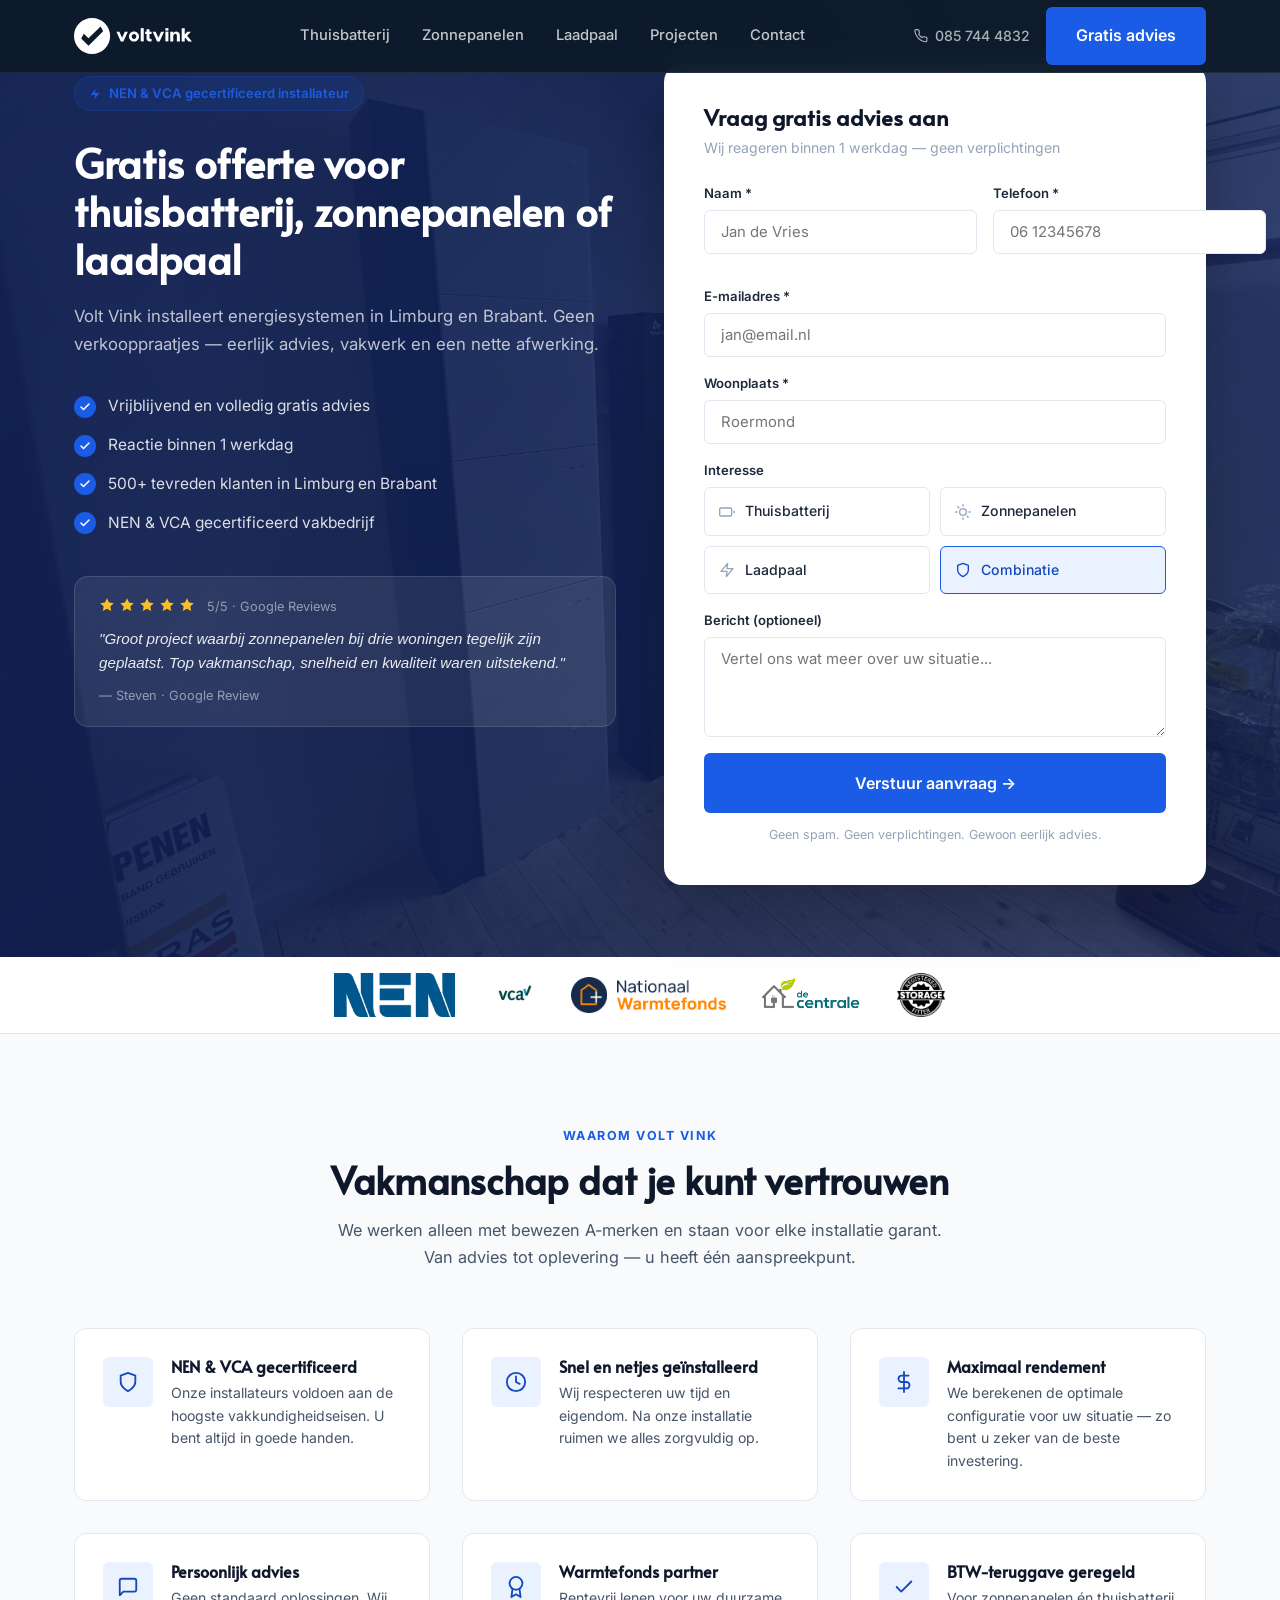
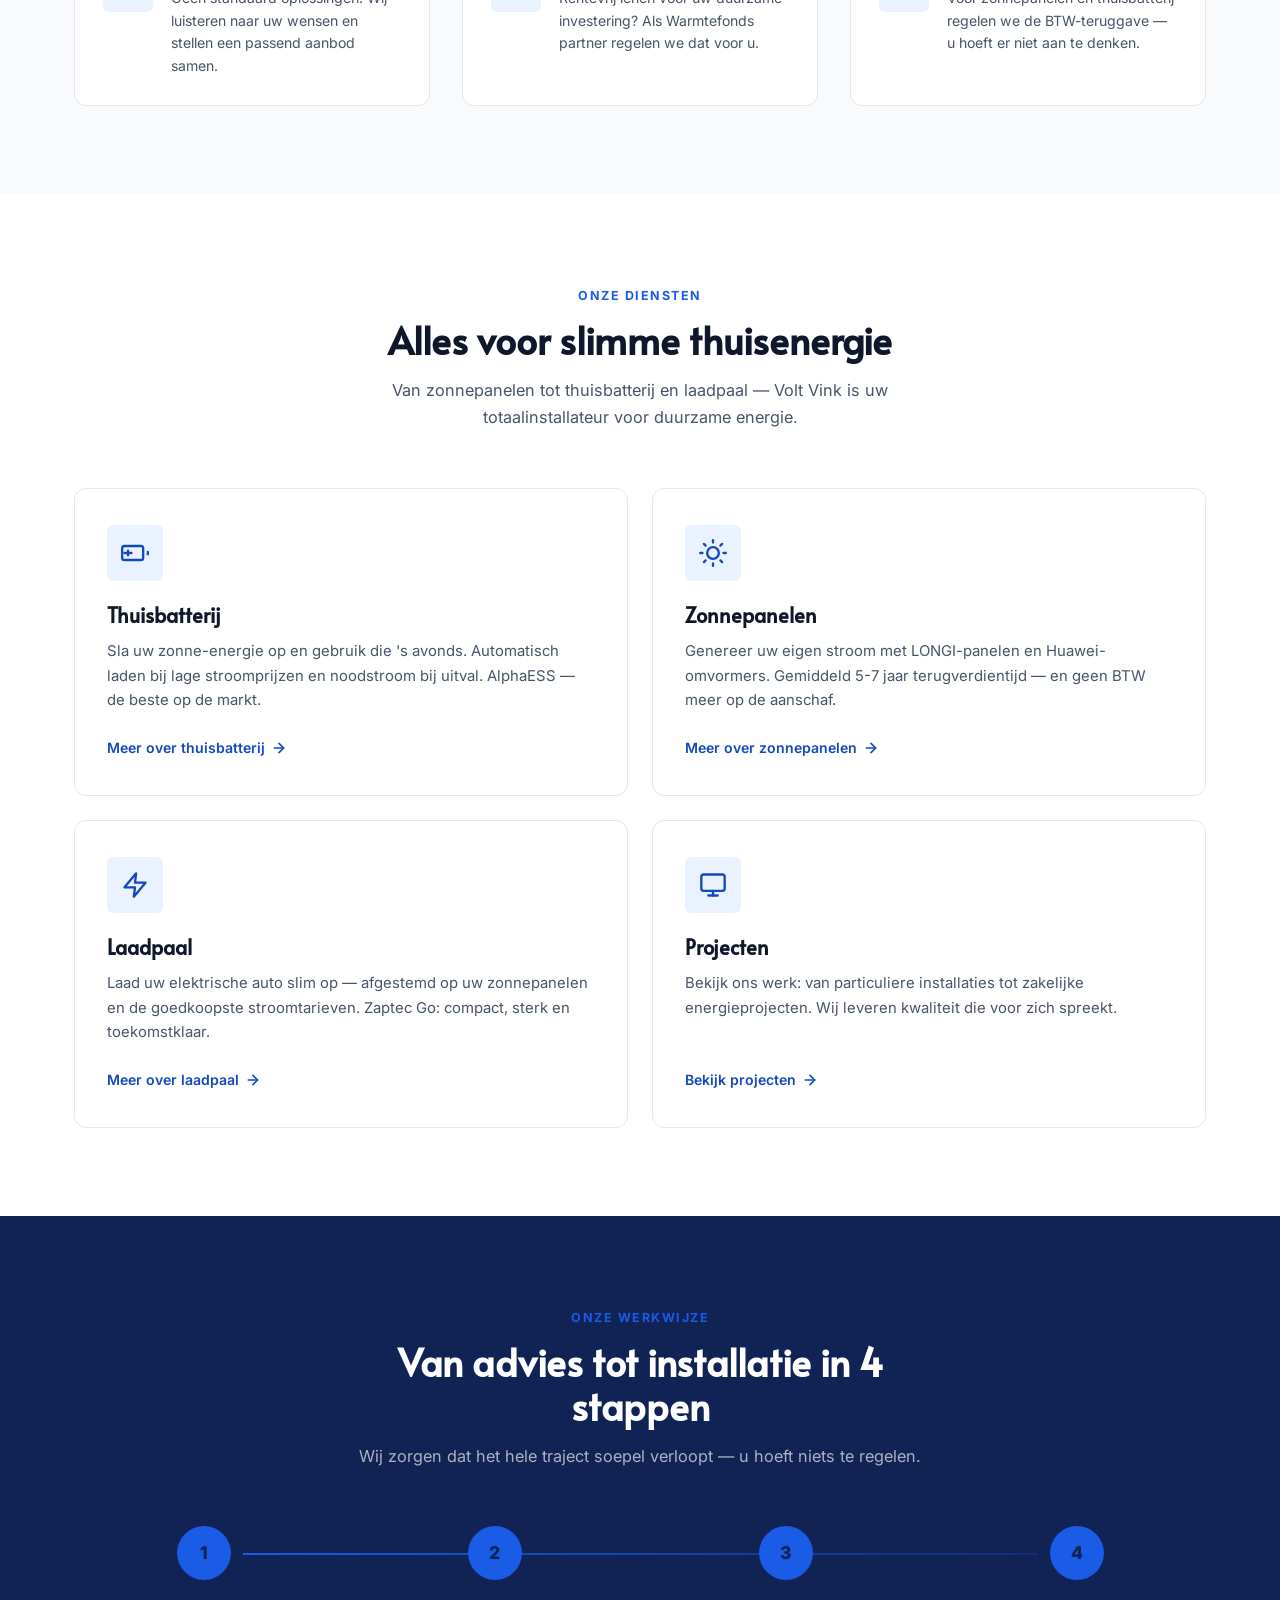
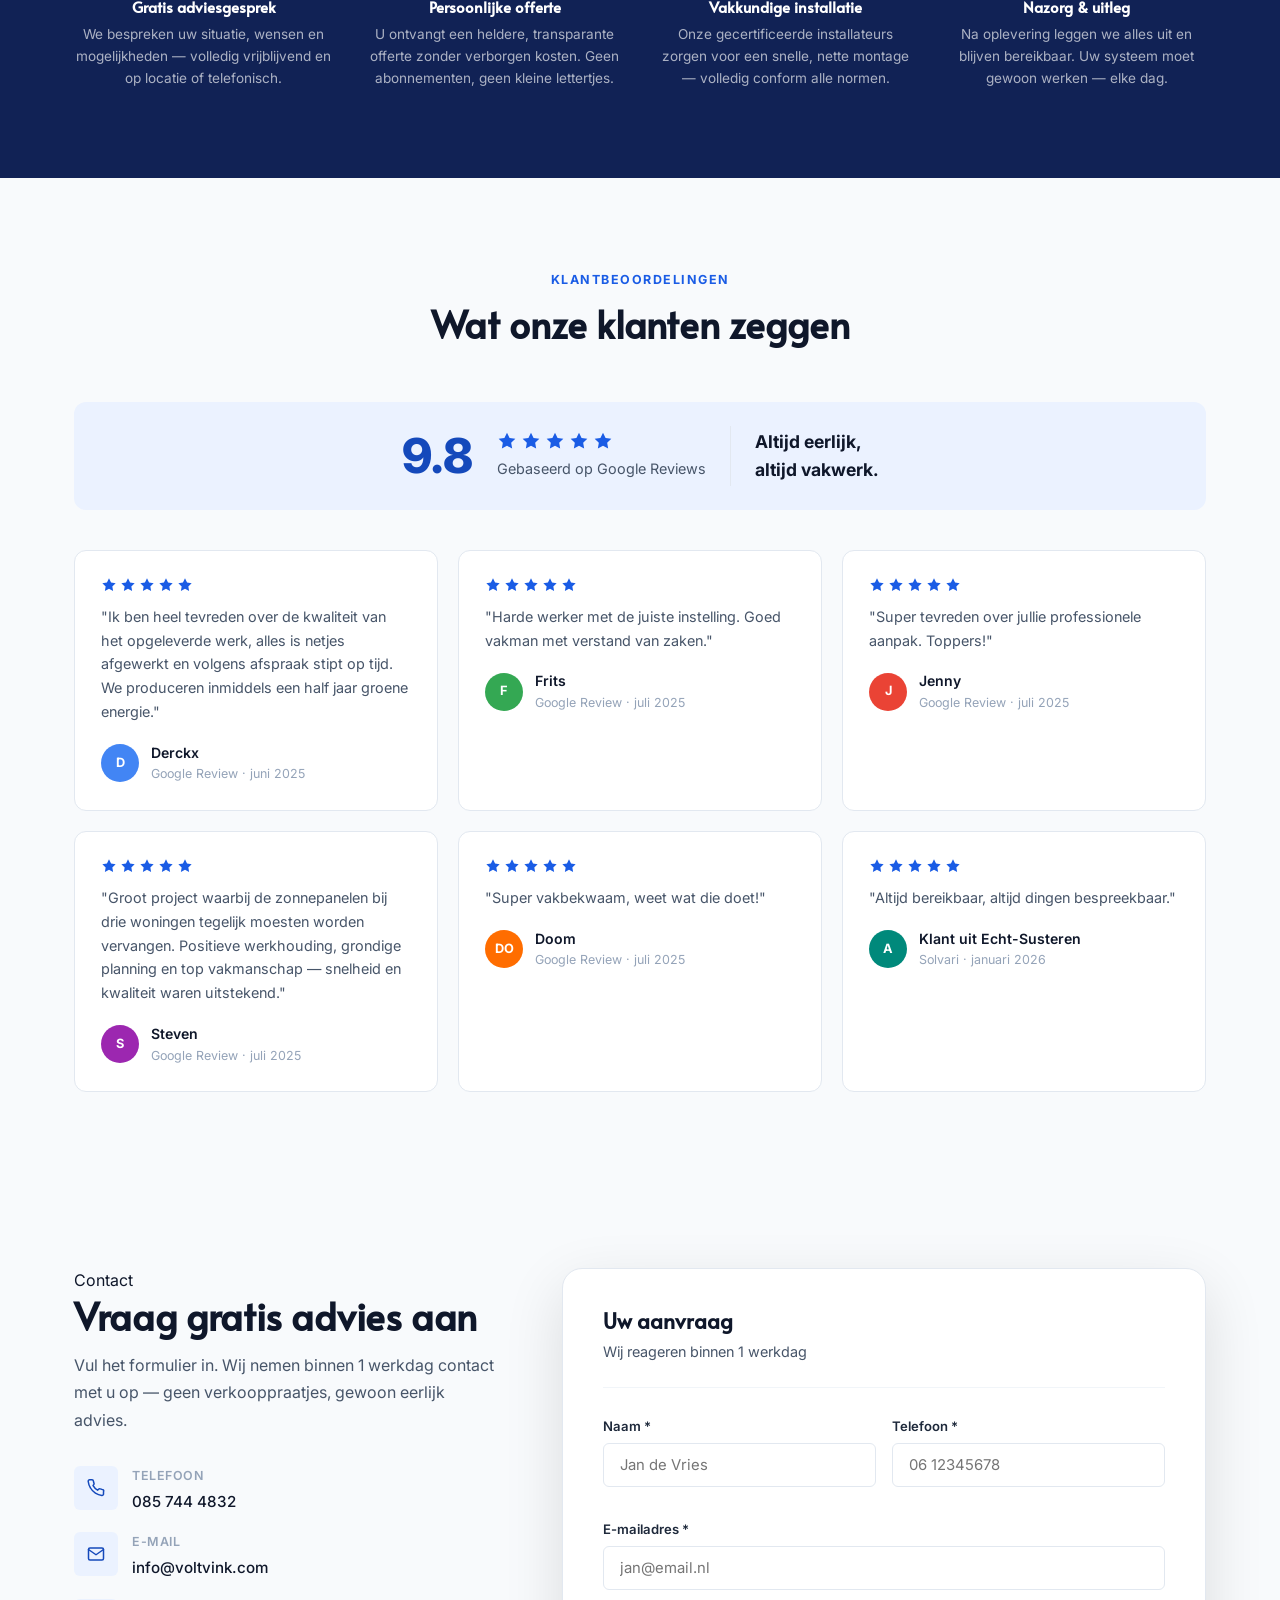
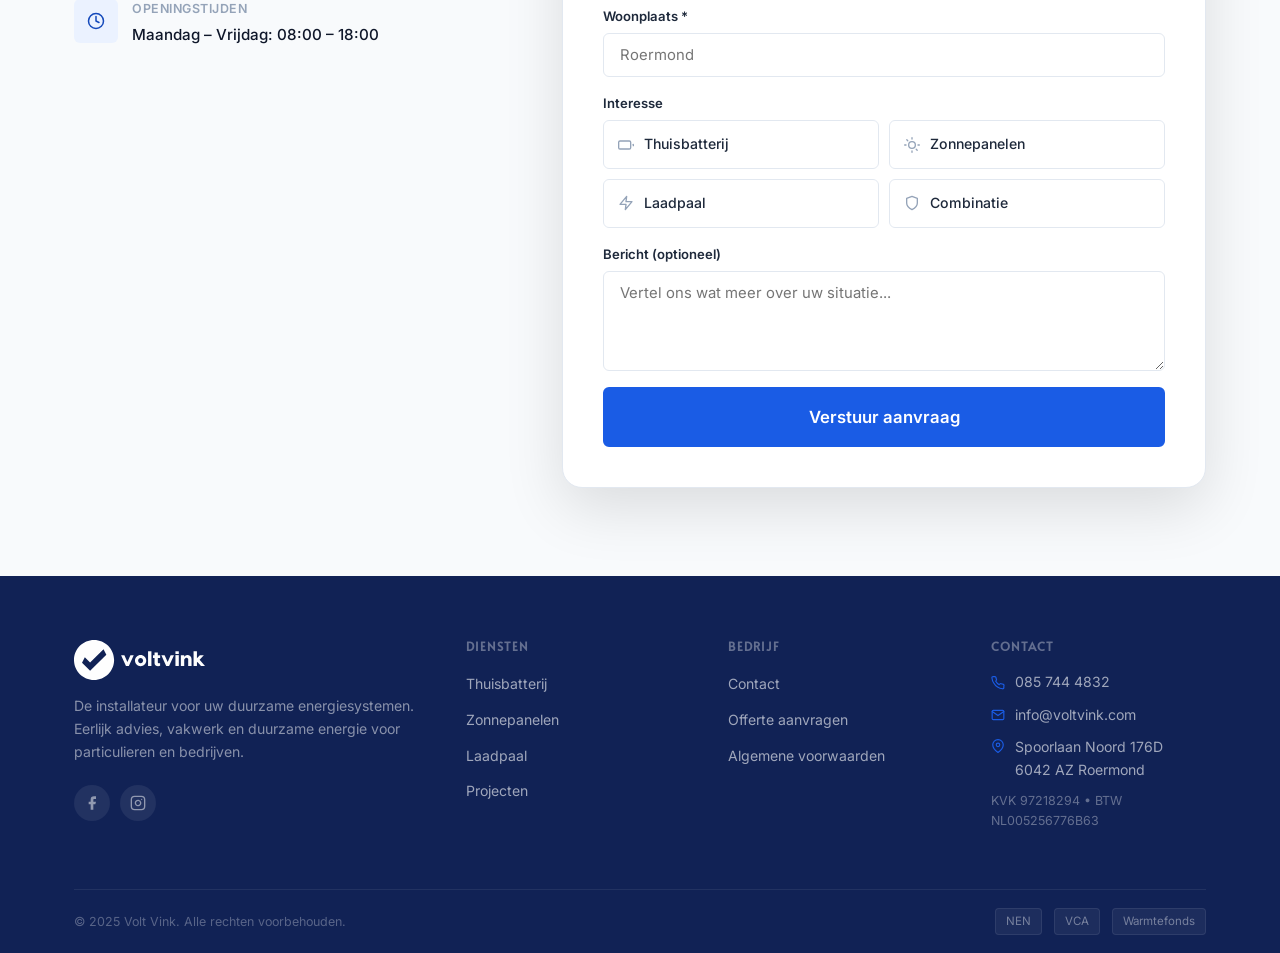
==== commit 71feb33c: "Frissere hero met achtergrondbeeld, Limburg en Brabant, adres en algemene voorwaarden - index.html: " ====
--- a/index.html
+++ b/index.html
@@ -70,7 +70,7 @@
 </nav>
 
 <!-- ── Hero / Conversie ────────────────────────── -->
-<section style="background:var(--navy);padding:64px 0 72px;">
+<section style="background:linear-gradient(135deg, rgba(17,34,85,0.97) 0%, rgba(17,34,85,0.82) 100%), url('images/hero-bg-1.jpg');background-size:cover;background-position:center;padding:64px 0 72px;">
   <div class="container">
     <div style="display:grid;grid-template-columns:repeat(auto-fit,minmax(320px,1fr));gap:48px;align-items:start;">
 
@@ -84,7 +84,7 @@
           Gratis offerte voor thuisbatterij, zonnepanelen of laadpaal
         </h1>
         <p style="color:rgba(255,255,255,0.72);font-size:1.05rem;margin-bottom:36px;line-height:1.65;">
-          Volt Vink installeert energiesystemen in Limburg en omgeving. Geen verkooppraatjes — eerlijk advies, vakwerk en een nette afwerking.
+          Volt Vink installeert energiesystemen in Limburg en Brabant. Geen verkooppraatjes — eerlijk advies, vakwerk en een nette afwerking.
         </p>
 
         <!-- Trust bullets -->
@@ -105,7 +105,7 @@
             <span style="width:22px;height:22px;border-radius:50%;background:var(--amber);display:flex;align-items:center;justify-content:center;flex-shrink:0;">
               <svg width="12" height="12" viewBox="0 0 24 24" fill="none" stroke="white" stroke-width="3" stroke-linecap="round" stroke-linejoin="round"><polyline points="20 6 9 17 4 12"/></svg>
             </span>
-            500+ tevreden klanten in Limburg
+            500+ tevreden klanten in Limburg en Brabant
           </div>
           <div style="display:flex;align-items:center;gap:12px;color:rgba(255,255,255,0.85);font-size:0.97rem;">
             <span style="width:22px;height:22px;border-radius:50%;background:var(--amber);display:flex;align-items:center;justify-content:center;flex-shrink:0;">
@@ -607,7 +607,7 @@
         <ul>
           <li><a href="contact.php">Contact</a></li>
           <li><a href="contact.php">Offerte aanvragen</a></li>
-          <li><a href="#">Privacybeleid</a></li>
+          <li><a href="algemene-voorwaarden.html">Algemene voorwaarden</a></li>
         </ul>
       </div>
       <div class="footer__col">
@@ -620,9 +620,9 @@
           <svg width="14" height="14" viewBox="0 0 24 24" fill="none" stroke="currentColor" stroke-width="2" stroke-linecap="round" stroke-linejoin="round"><path d="M4 4h16c1.1 0 2 .9 2 2v12c0 1.1-.9 2-2 2H4c-1.1 0-2-.9-2-2V6c0-1.1.9-2 2-2z"/><polyline points="22,6 12,13 2,6"/></svg>
           <a href="mailto:info@voltvink.com" style="color:rgba(255,255,255,0.6)">info@voltvink.com</a>
         </div>
-        <div class="footer__contact-item">
-          <svg width="14" height="14" viewBox="0 0 24 24" fill="none" stroke="currentColor" stroke-width="2" stroke-linecap="round" stroke-linejoin="round"><path d="M21 10c0 7-9 13-9 13s-9-6-9-13a9 9 0 0 1 18 0z"/><circle cx="12" cy="10" r="3"/></svg>
-          <span style="color:rgba(255,255,255,0.6)">Roermond, Limburg</span>
+        <div class="footer__contact-item" style="align-items:flex-start;">
+          <svg width="14" height="14" viewBox="0 0 24 24" fill="none" stroke="currentColor" stroke-width="2" stroke-linecap="round" stroke-linejoin="round" style="margin-top:3px;flex-shrink:0;"><path d="M21 10c0 7-9 13-9 13s-9-6-9-13a9 9 0 0 1 18 0z"/><circle cx="12" cy="10" r="3"/></svg>
+          <span style="color:rgba(255,255,255,0.6)">Spoorlaan Noord 176D<br>6042 AZ Roermond</span>
         </div>
         <div class="footer__contact-item" style="font-size:0.78rem;color:rgba(255,255,255,0.35);">
           KVK 97218294 &bull; BTW NL005256776B63
--- a/css/style.css
+++ b/css/style.css
@@ -445,6 +445,16 @@
 .form__alert--success { background: #ECFDF5; border: 1px solid #6EE7B7; color: #065F46; }
 .form__alert--error   { background: #FEF2F2; border: 1px solid #FCA5A5; color: #991B1B; }
 
+/* ── Legal / Algemene voorwaarden ───────────── */
+.legal { color: var(--gray-800); line-height: 1.75; }
+.legal__meta { font-size: 0.82rem; color: var(--gray-400); padding-bottom: 24px; margin-bottom: 8px; border-bottom: 1px solid var(--gray-200); }
+.legal h2 { font-size: 1.15rem; margin: 36px 0 12px; color: var(--text); }
+.legal p { margin-bottom: 14px; font-size: 0.95rem; }
+.legal ul { margin: 0 0 16px; padding-left: 22px; }
+.legal li { margin-bottom: 8px; font-size: 0.95rem; }
+.legal a { color: var(--amber); }
+.legal__contact { margin-top: 36px; padding: 18px 22px; background: var(--gray-50); border-radius: var(--radius-sm); font-size: 0.92rem; }
+
 /* ── Footer ─────────────────────────────────── */
 .footer { background: var(--navy); color: var(--white); padding-top: 64px; }
 .footer__grid {
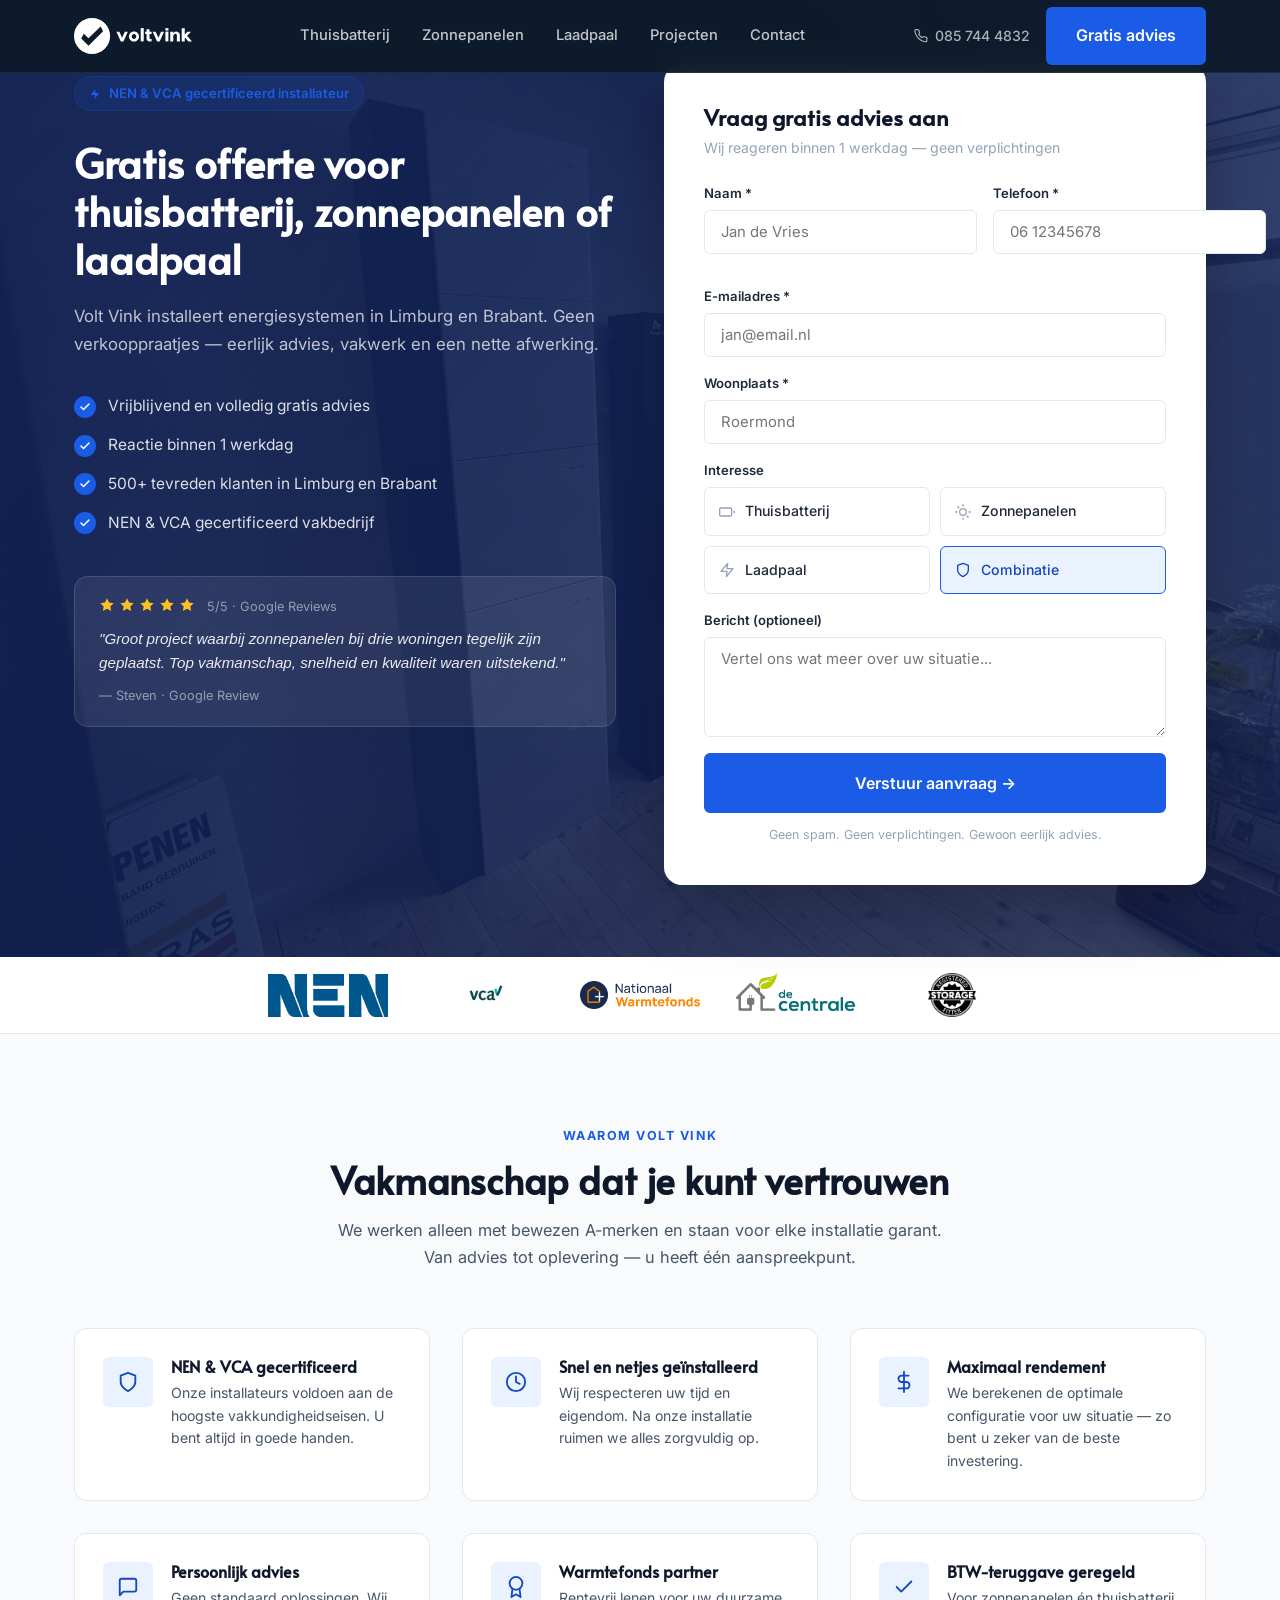
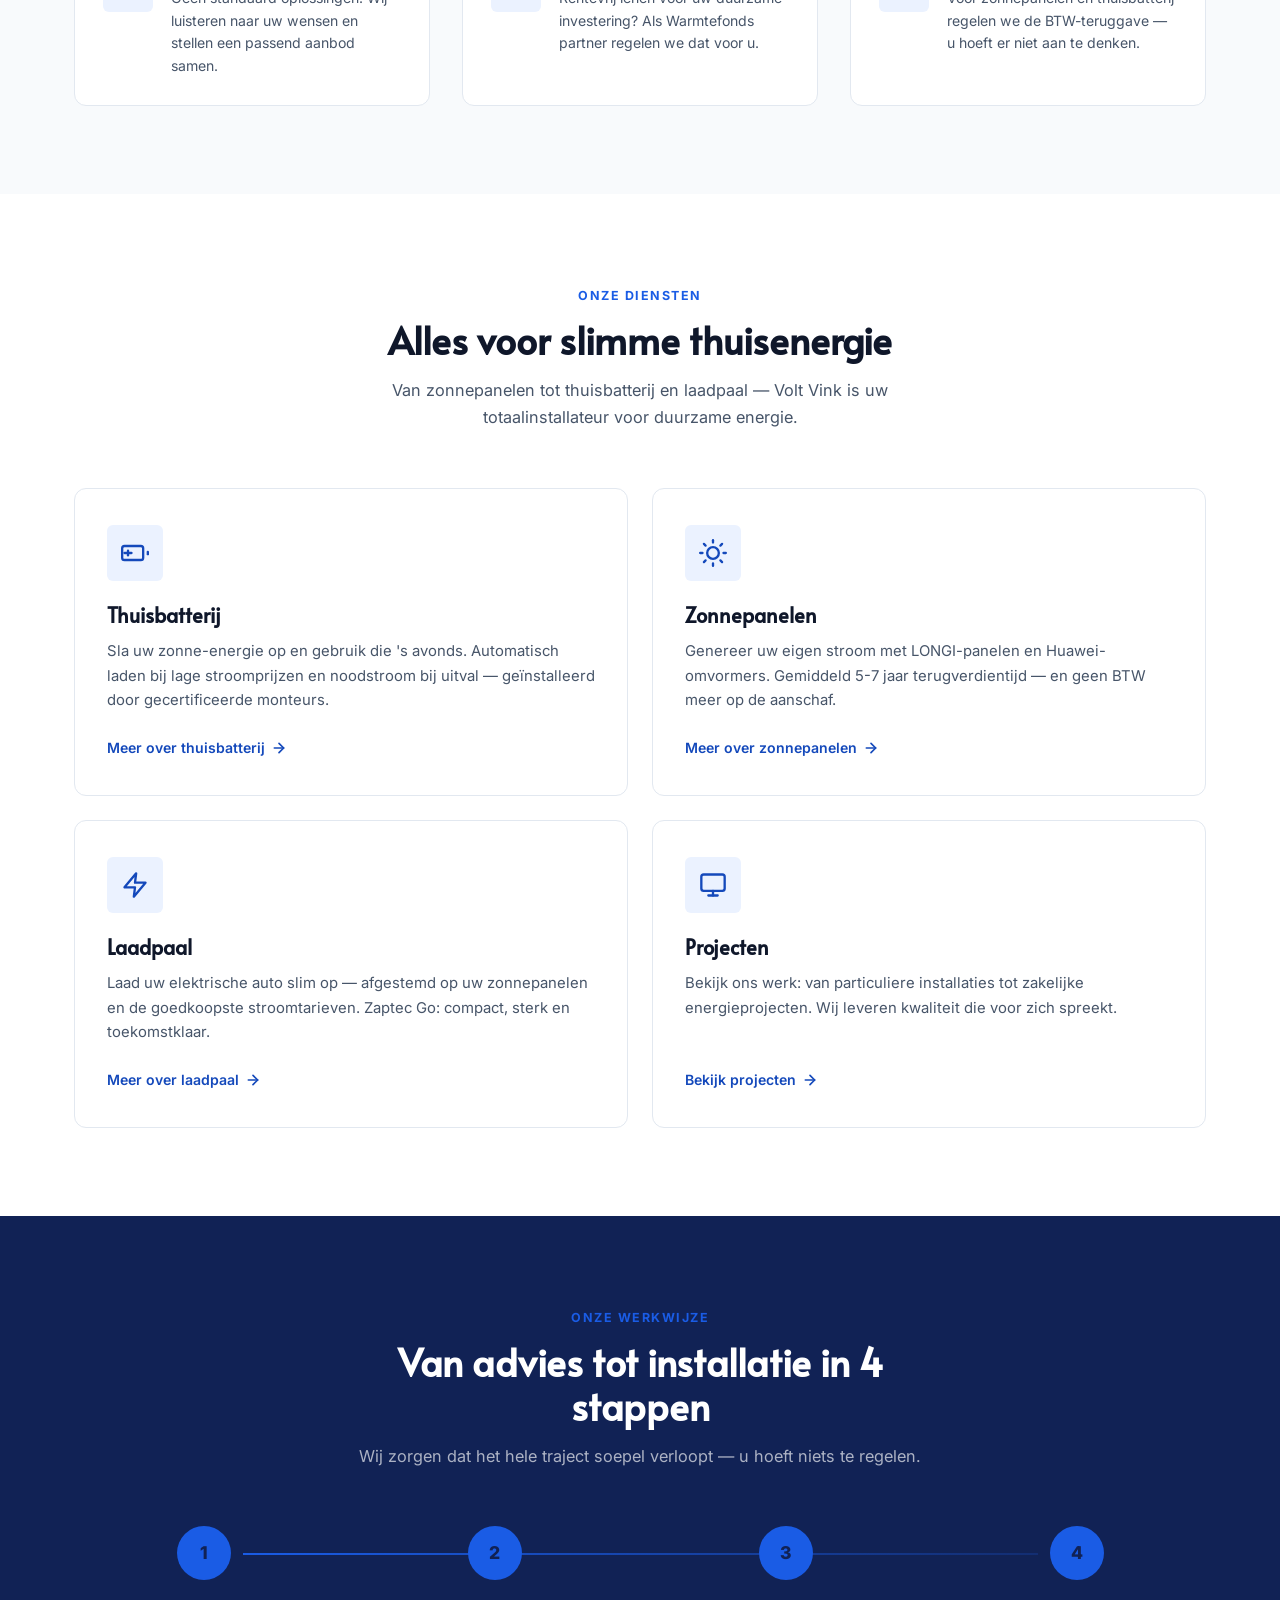
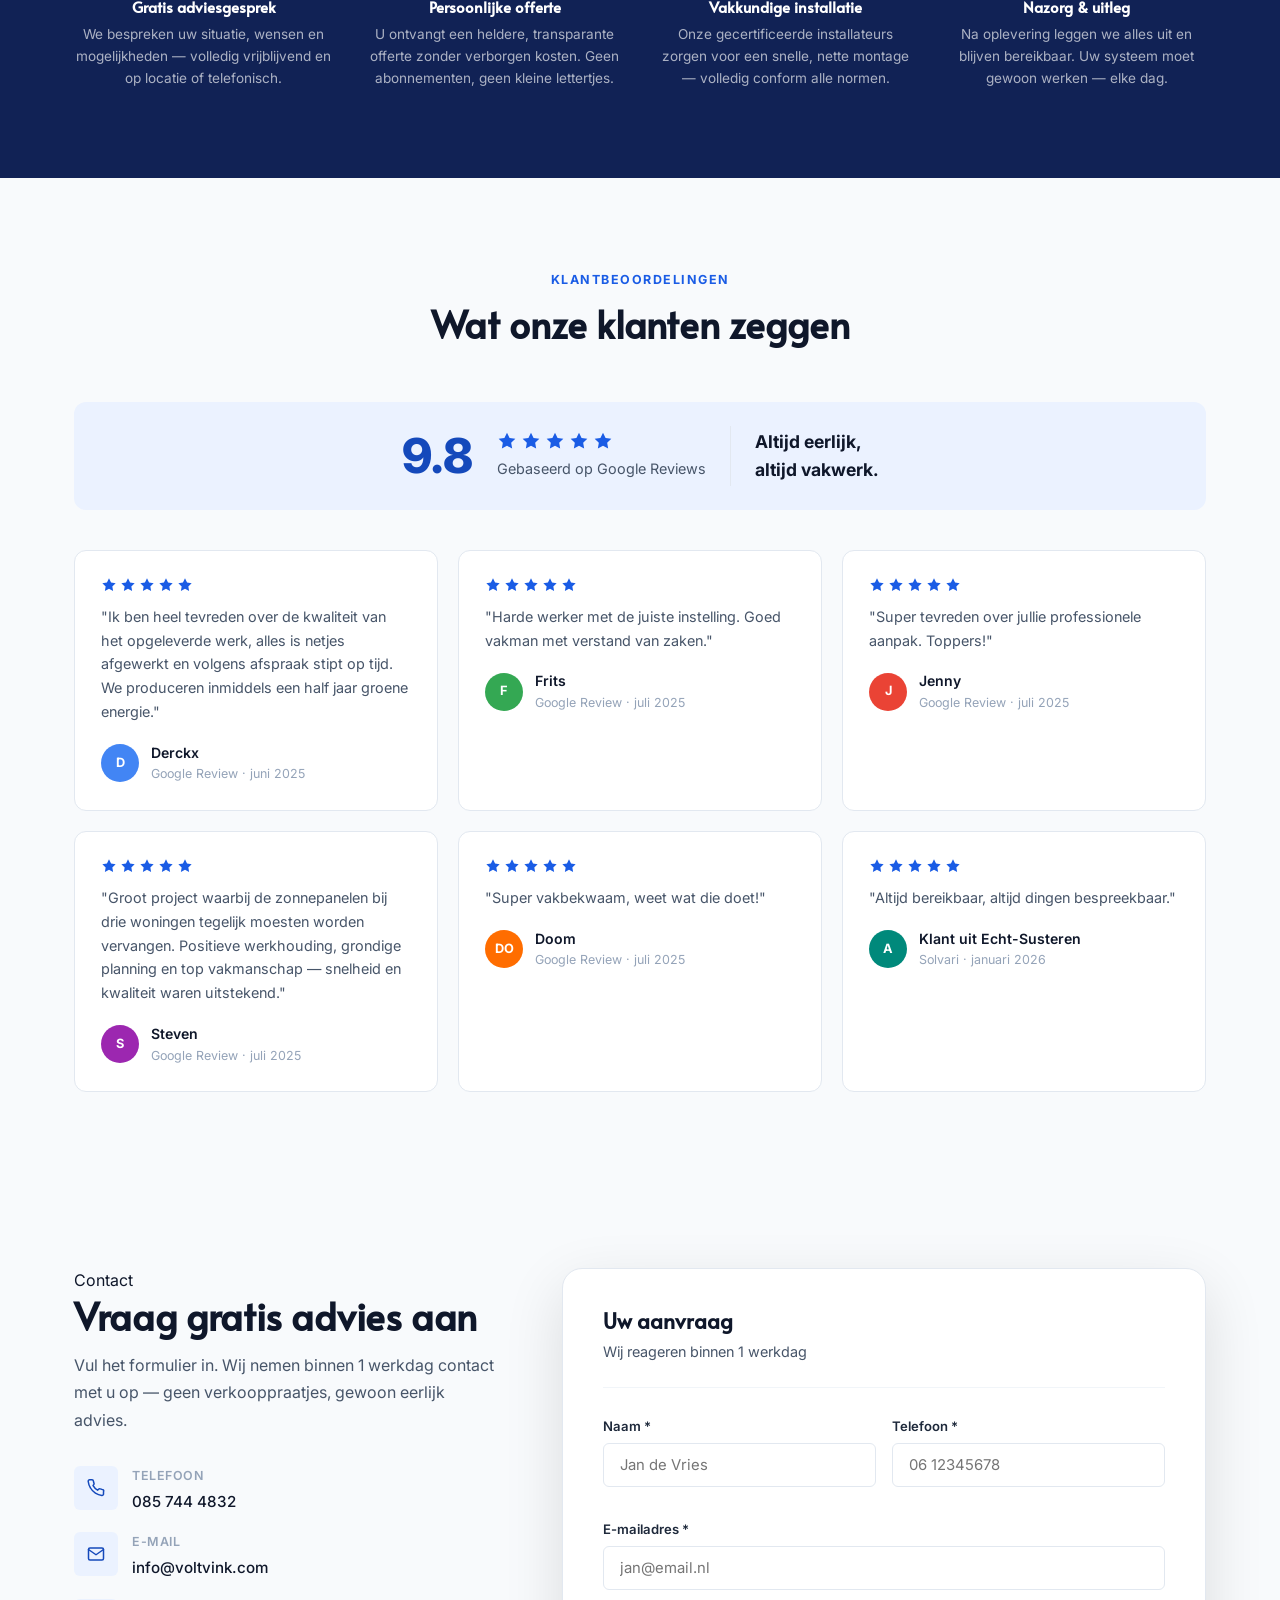
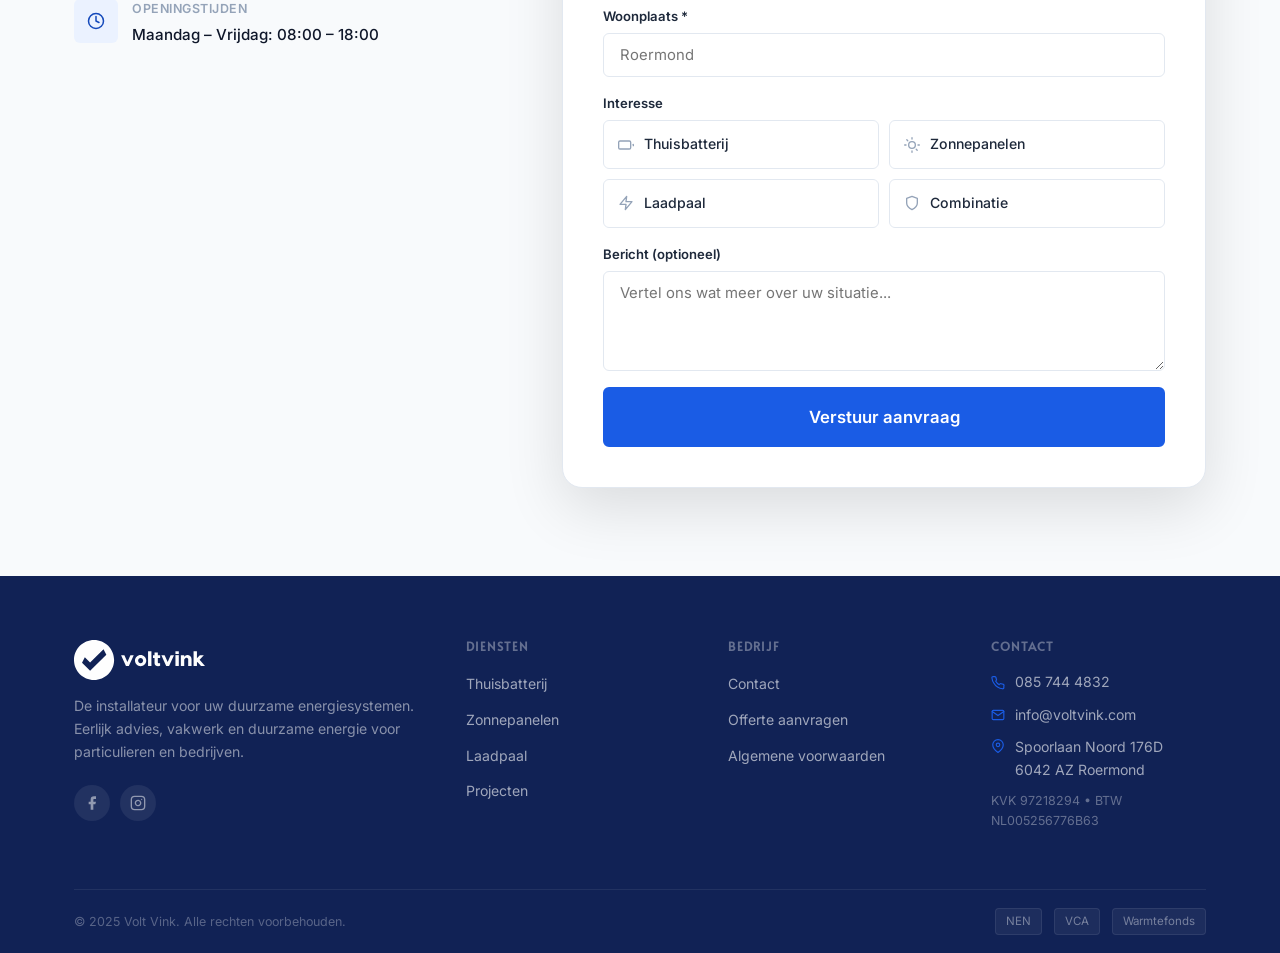
==== commit adb9465f: "Merknamen verwijderd, zonnepanelentekst actueel, logos uniform formaat - thuisbatterij.html: "AlphaE" ====
--- a/index.html
+++ b/index.html
@@ -209,11 +209,11 @@
 <div class="trust-bar">
   <div class="container">
     <div class="trust-bar__inner">
-      <img src="images/nen.jpg" alt="NEN gecertificeerd" height="44" style="object-fit:contain;">
-      <img src="images/vca.jpg" alt="VCA geregistreerd" height="44" style="object-fit:contain;">
-      <img src="images/warmtefonds.png" alt="Warmtefonds partner" height="36" style="object-fit:contain;">
-      <img src="images/btw-teruggave.png" alt="BTW-teruggave mogelijk" height="36" style="object-fit:contain;">
-      <img src="images/badge-storage-fitter.png" alt="Registered Storage Fitter" height="44" style="object-fit:contain;">
+      <img src="images/nen.jpg" alt="NEN gecertificeerd">
+      <img src="images/vca.jpg" alt="VCA geregistreerd">
+      <img src="images/warmtefonds.png" alt="Warmtefonds partner">
+      <img src="images/btw-teruggave.png" alt="BTW-teruggave mogelijk">
+      <img src="images/badge-storage-fitter.png" alt="Registered Storage Fitter">
     </div>
   </div>
 </div>
@@ -299,7 +299,7 @@
           <svg width="28" height="28" viewBox="0 0 24 24" fill="none" stroke="currentColor" stroke-width="2" stroke-linecap="round" stroke-linejoin="round"><rect x="1" y="6" width="18" height="12" rx="2"/><line x1="23" y1="13" x2="23" y2="11"/><line x1="6" y1="10" x2="6" y2="14"/><line x1="9" y1="12" x2="3" y2="12"/></svg>
         </div>
         <h3>Thuisbatterij</h3>
-        <p>Sla uw zonne-energie op en gebruik die 's avonds. Automatisch laden bij lage stroomprijzen en noodstroom bij uitval. AlphaESS — de beste op de markt.</p>
+        <p>Sla uw zonne-energie op en gebruik die 's avonds. Automatisch laden bij lage stroomprijzen en noodstroom bij uitval — geïnstalleerd door gecertificeerde monteurs.</p>
         <span class="service-card__link">Meer over thuisbatterij <svg width="16" height="16" viewBox="0 0 24 24" fill="none" stroke="currentColor" stroke-width="2.5" stroke-linecap="round" stroke-linejoin="round"><line x1="5" y1="12" x2="19" y2="12"/><polyline points="12 5 19 12 12 19"/></svg></span>
       </a>
       <a href="zonnepanelen.html" class="service-card">
--- a/css/style.css
+++ b/css/style.css
@@ -186,7 +186,7 @@
   display: flex; align-items: center; justify-content: center;
   gap: 36px; flex-wrap: wrap;
 }
-.trust-bar__inner img { max-height: 48px; width: auto; object-fit: contain; }
+.trust-bar__inner img { height: 44px; width: 120px; object-fit: contain; }
 .trust-bar__item {
   display: flex; align-items: center; gap: 9px;
   color: var(--gray-800); font-weight: 600; font-size: 0.88rem;
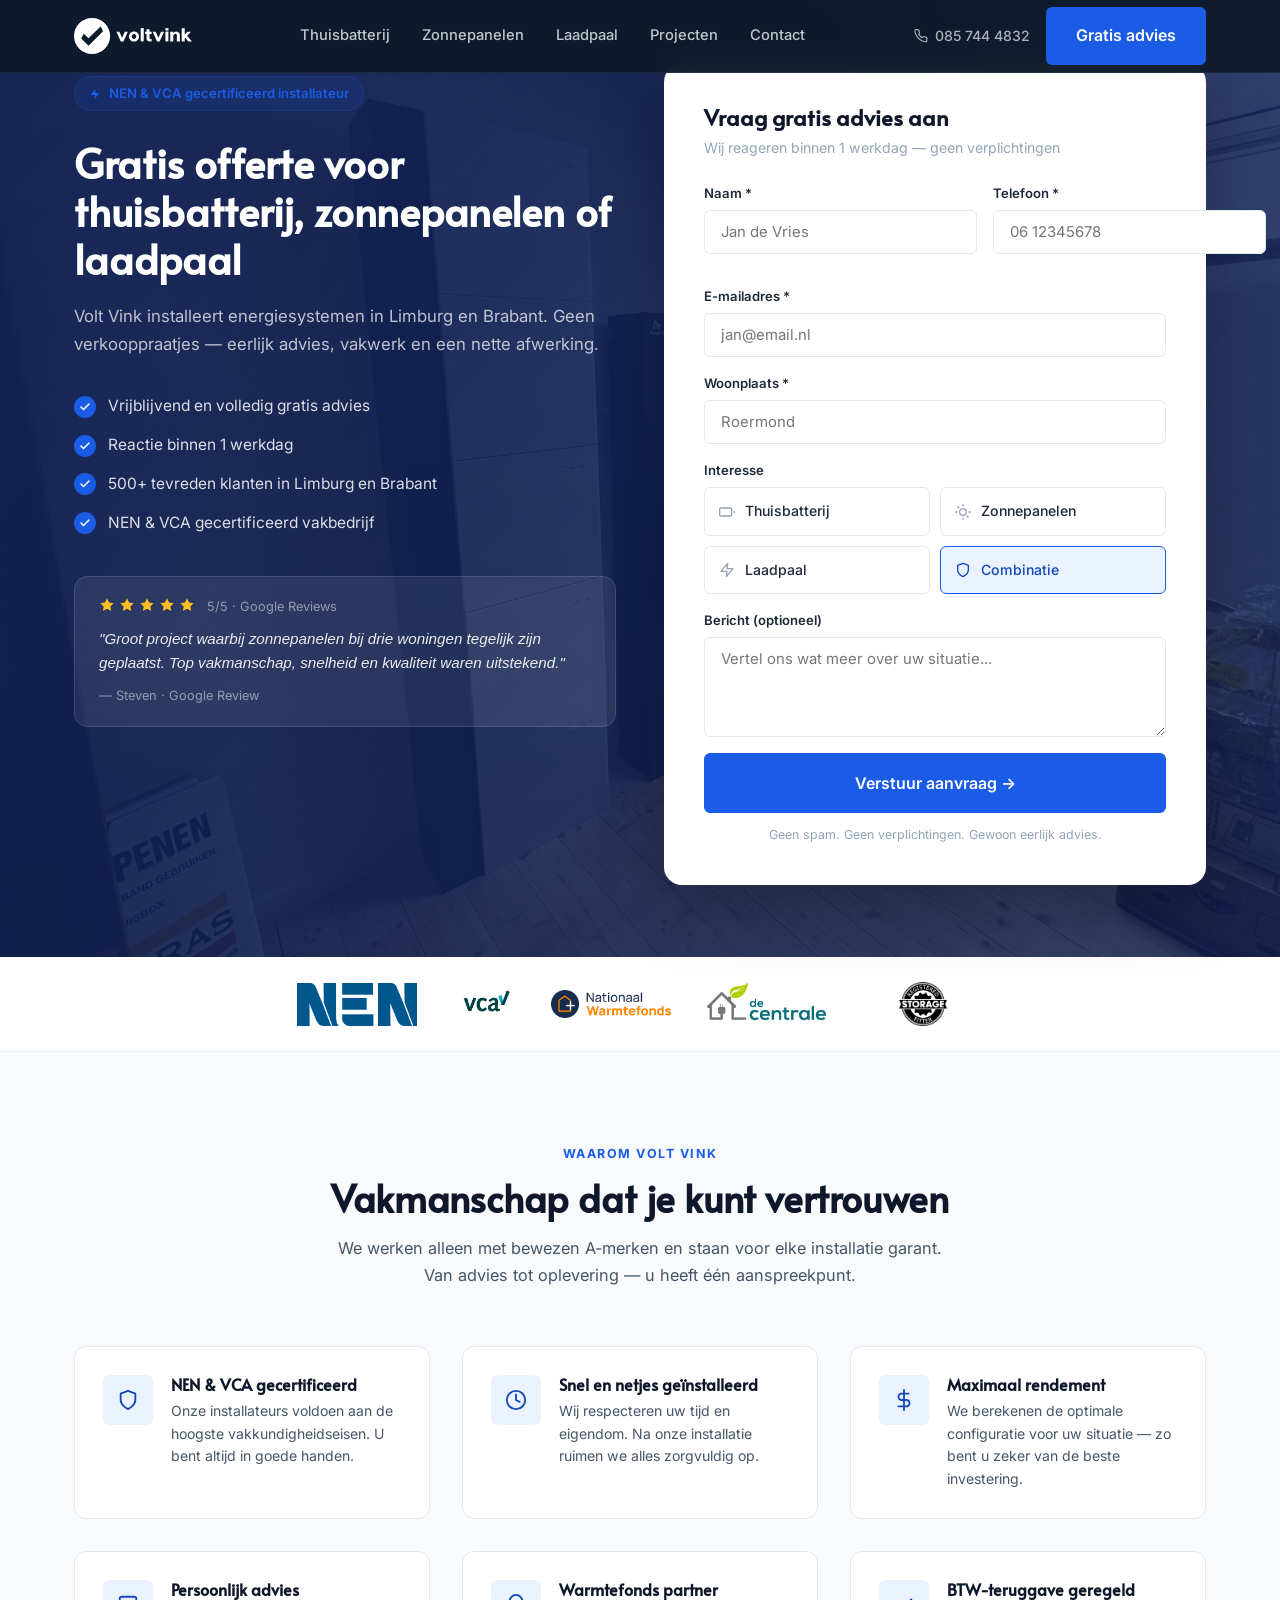
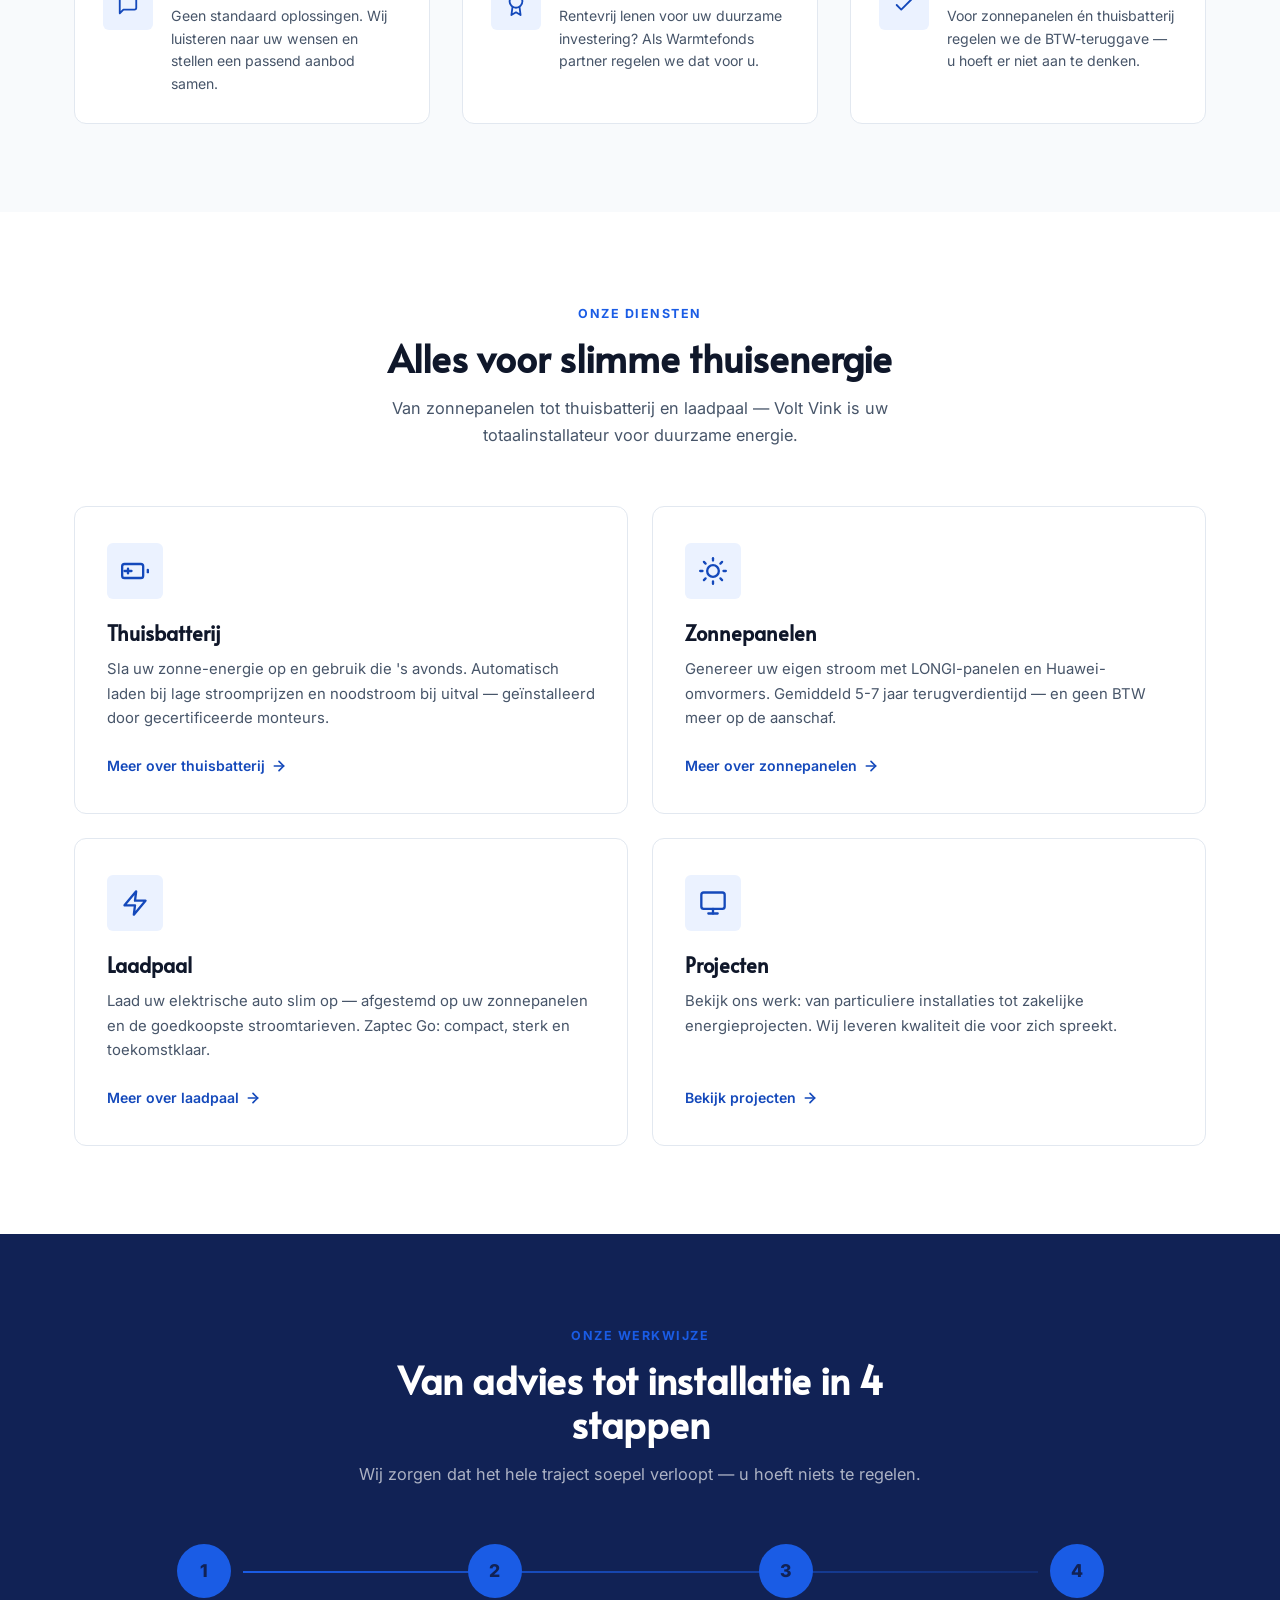
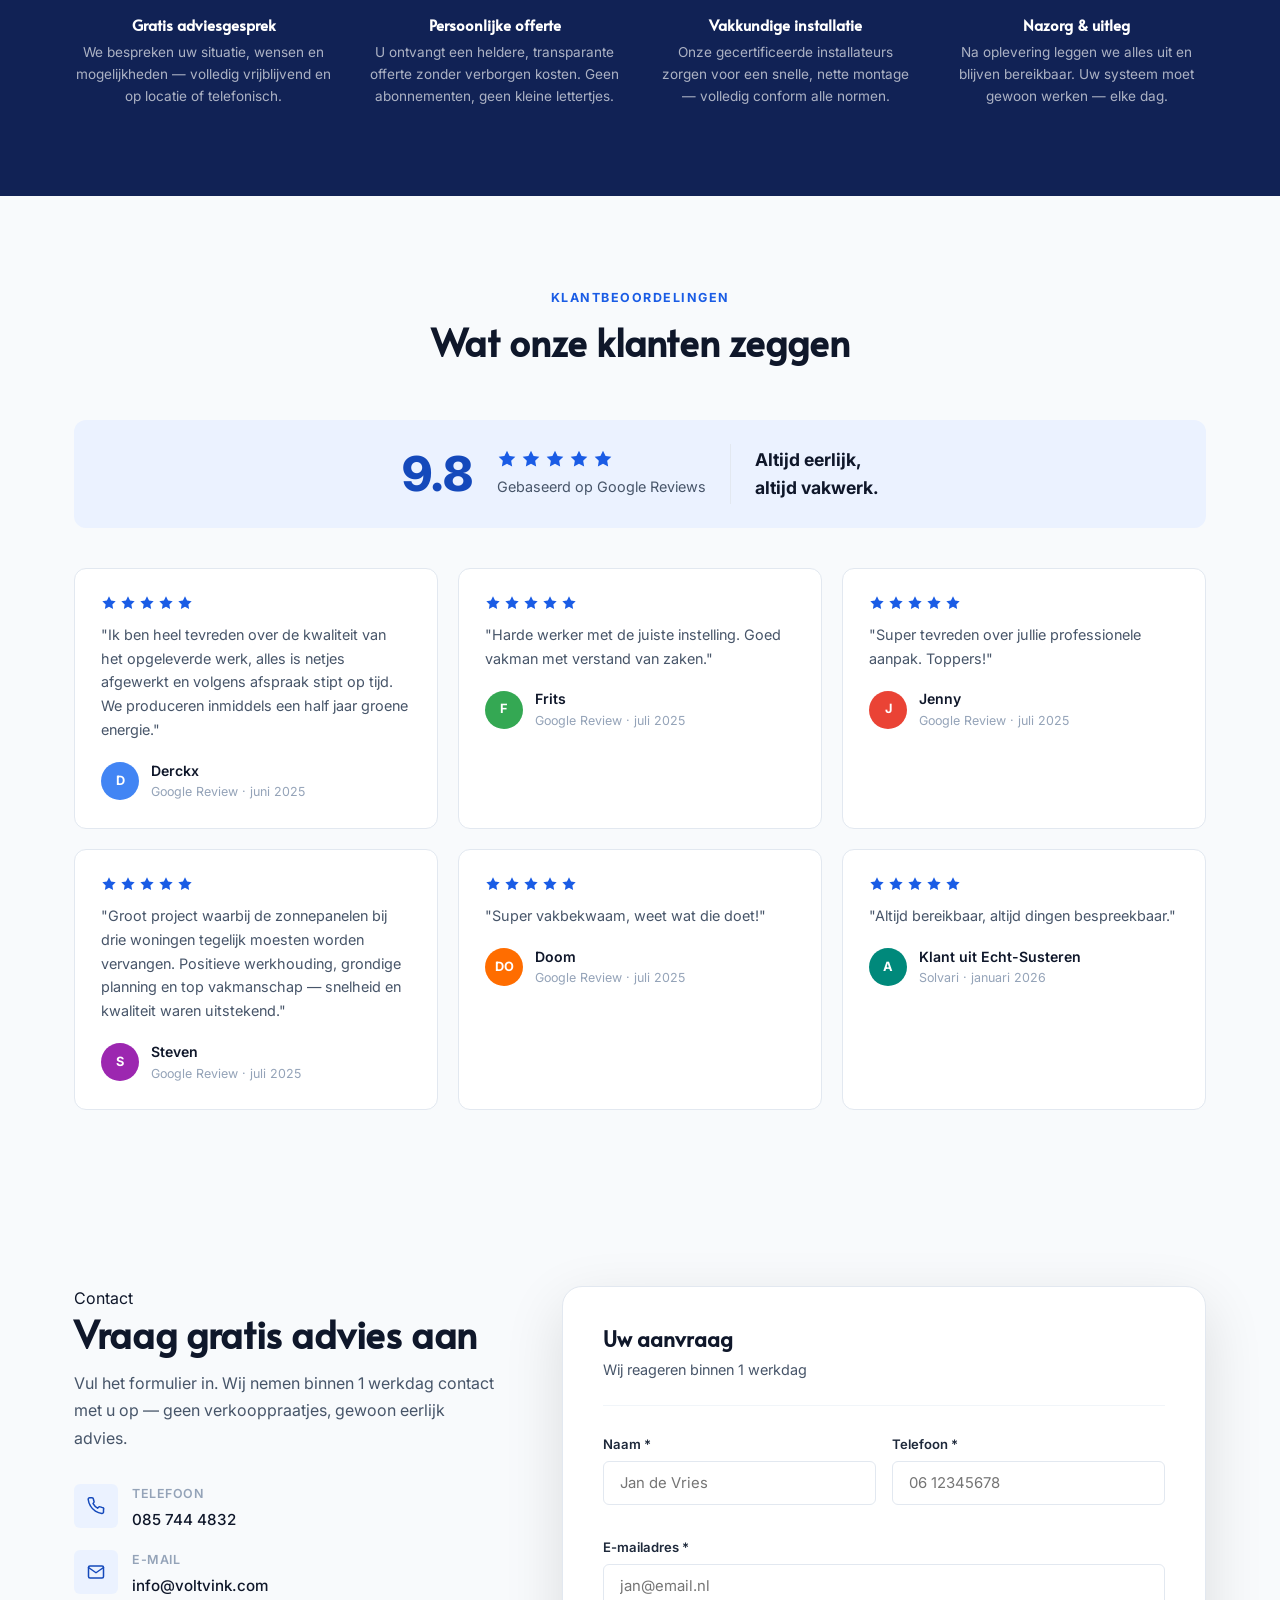
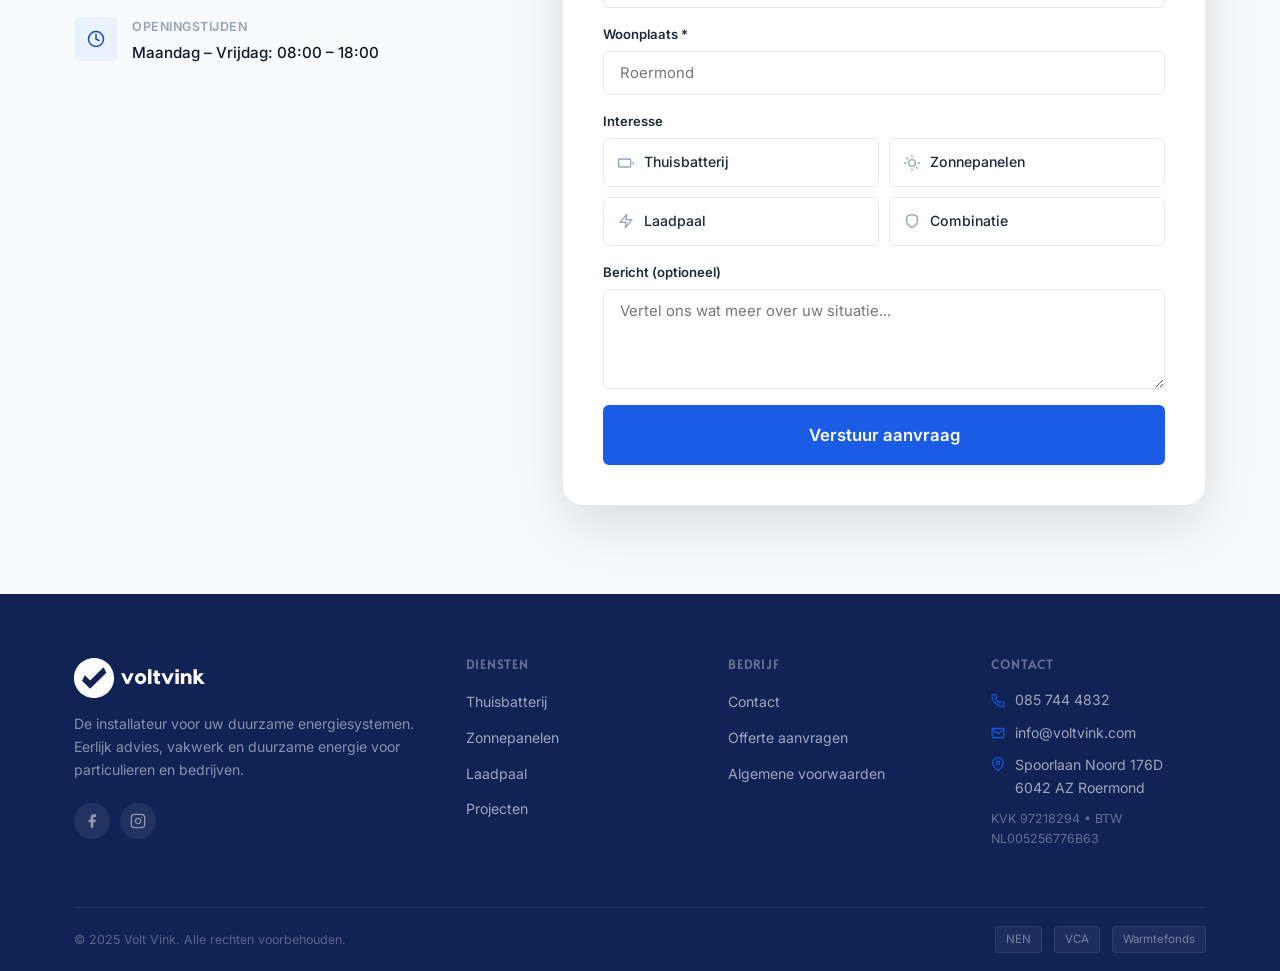
==== commit b1f4d908: "VCA logo vergroot in trust-bar (62px hoogte) Co-Authored-By: Claude Sonnet 4.6 <noreply@anthropic.co" ====
--- a/index.html
+++ b/index.html
@@ -210,7 +210,7 @@
   <div class="container">
     <div class="trust-bar__inner">
       <img src="images/nen.jpg" alt="NEN gecertificeerd">
-      <img src="images/vca.jpg" alt="VCA geregistreerd">
+      <img src="images/vca.jpg" alt="VCA geregistreerd" style="height:62px;width:auto;">
       <img src="images/warmtefonds.png" alt="Warmtefonds partner">
       <img src="images/btw-teruggave.png" alt="BTW-teruggave mogelijk">
       <img src="images/badge-storage-fitter.png" alt="Registered Storage Fitter">
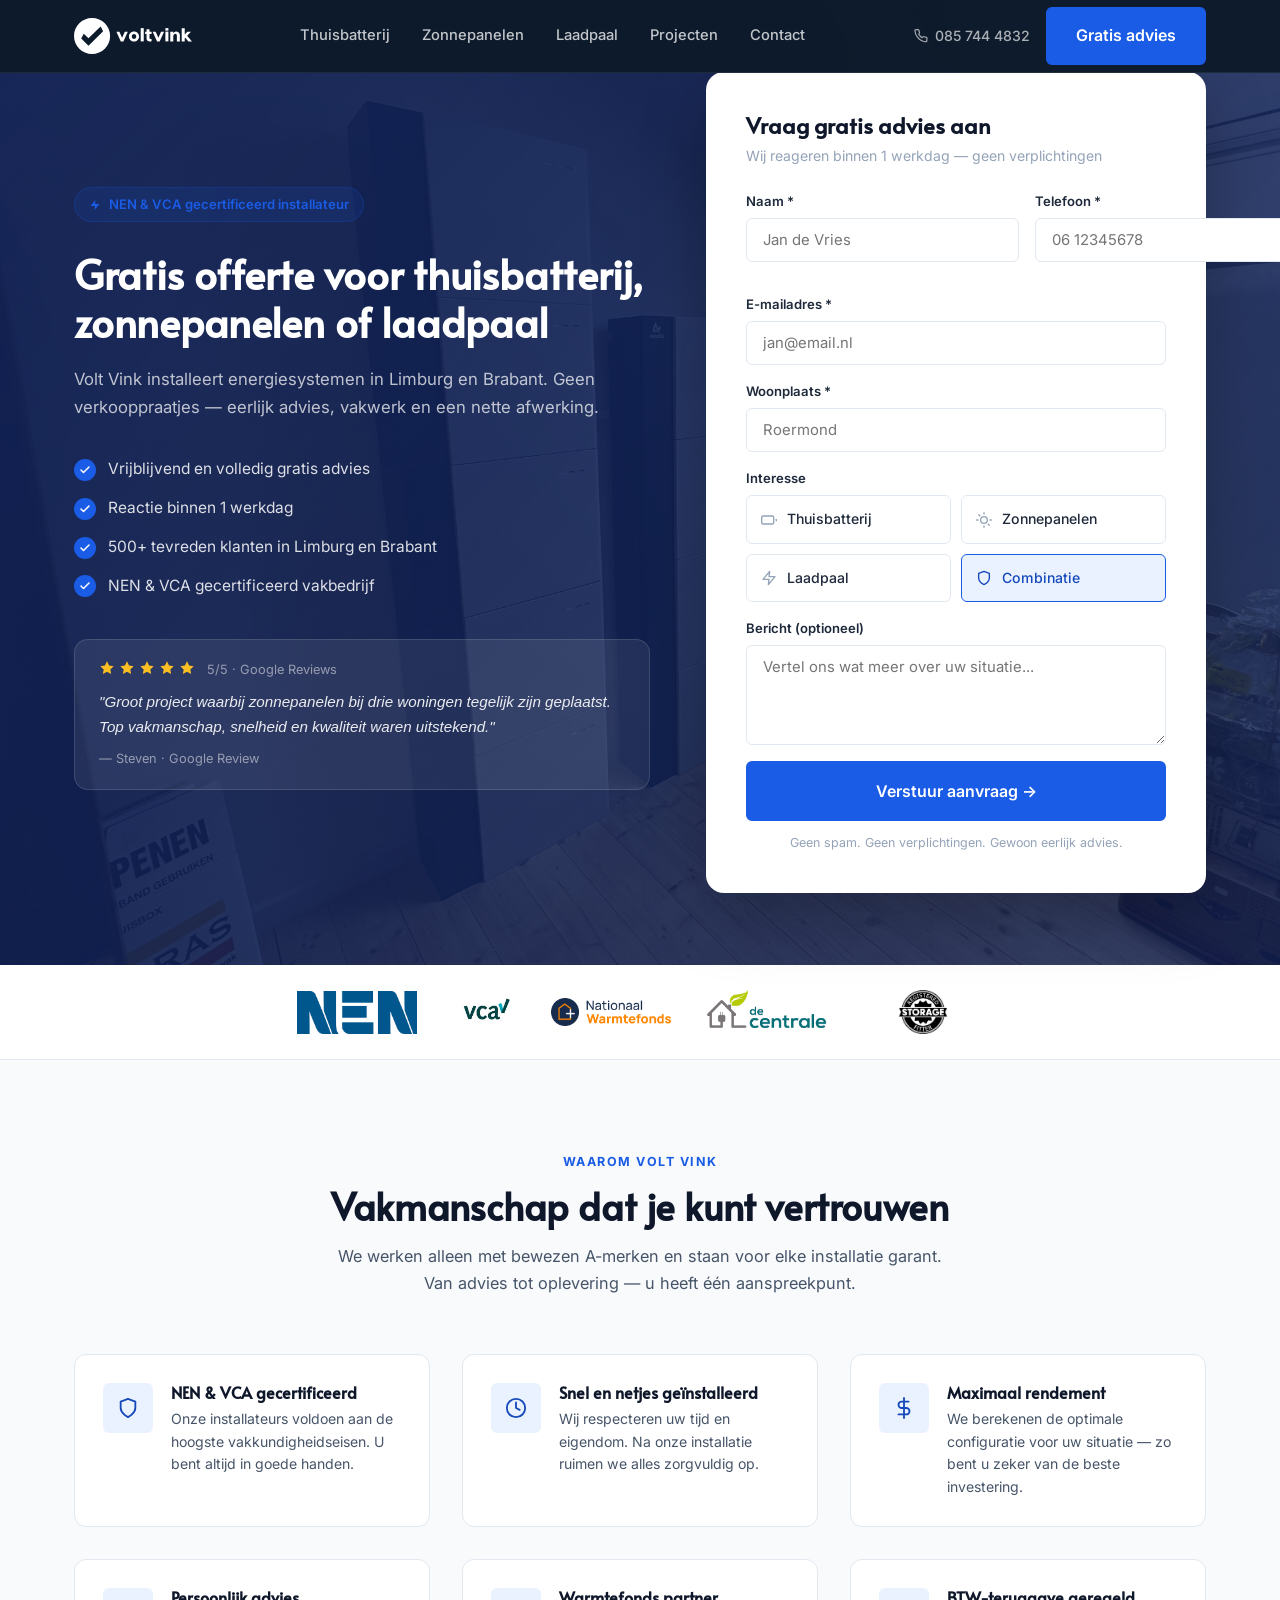
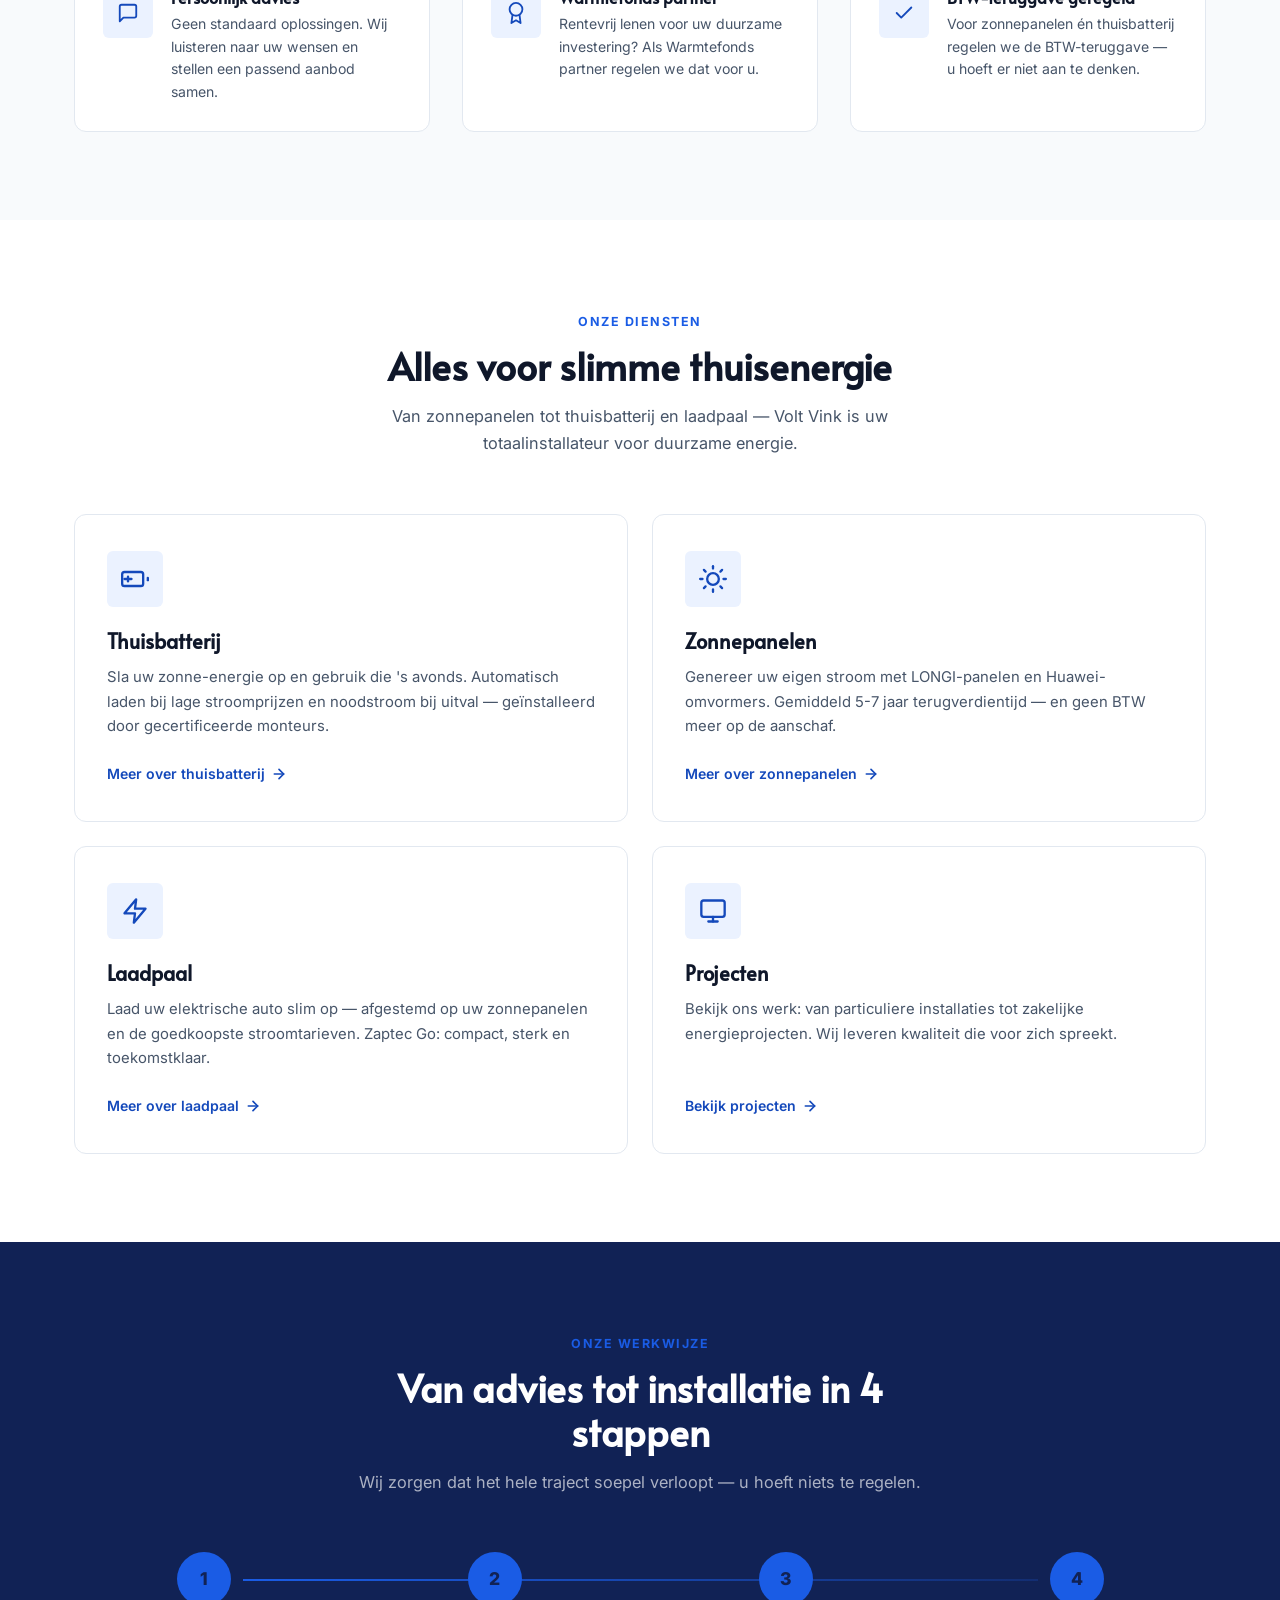
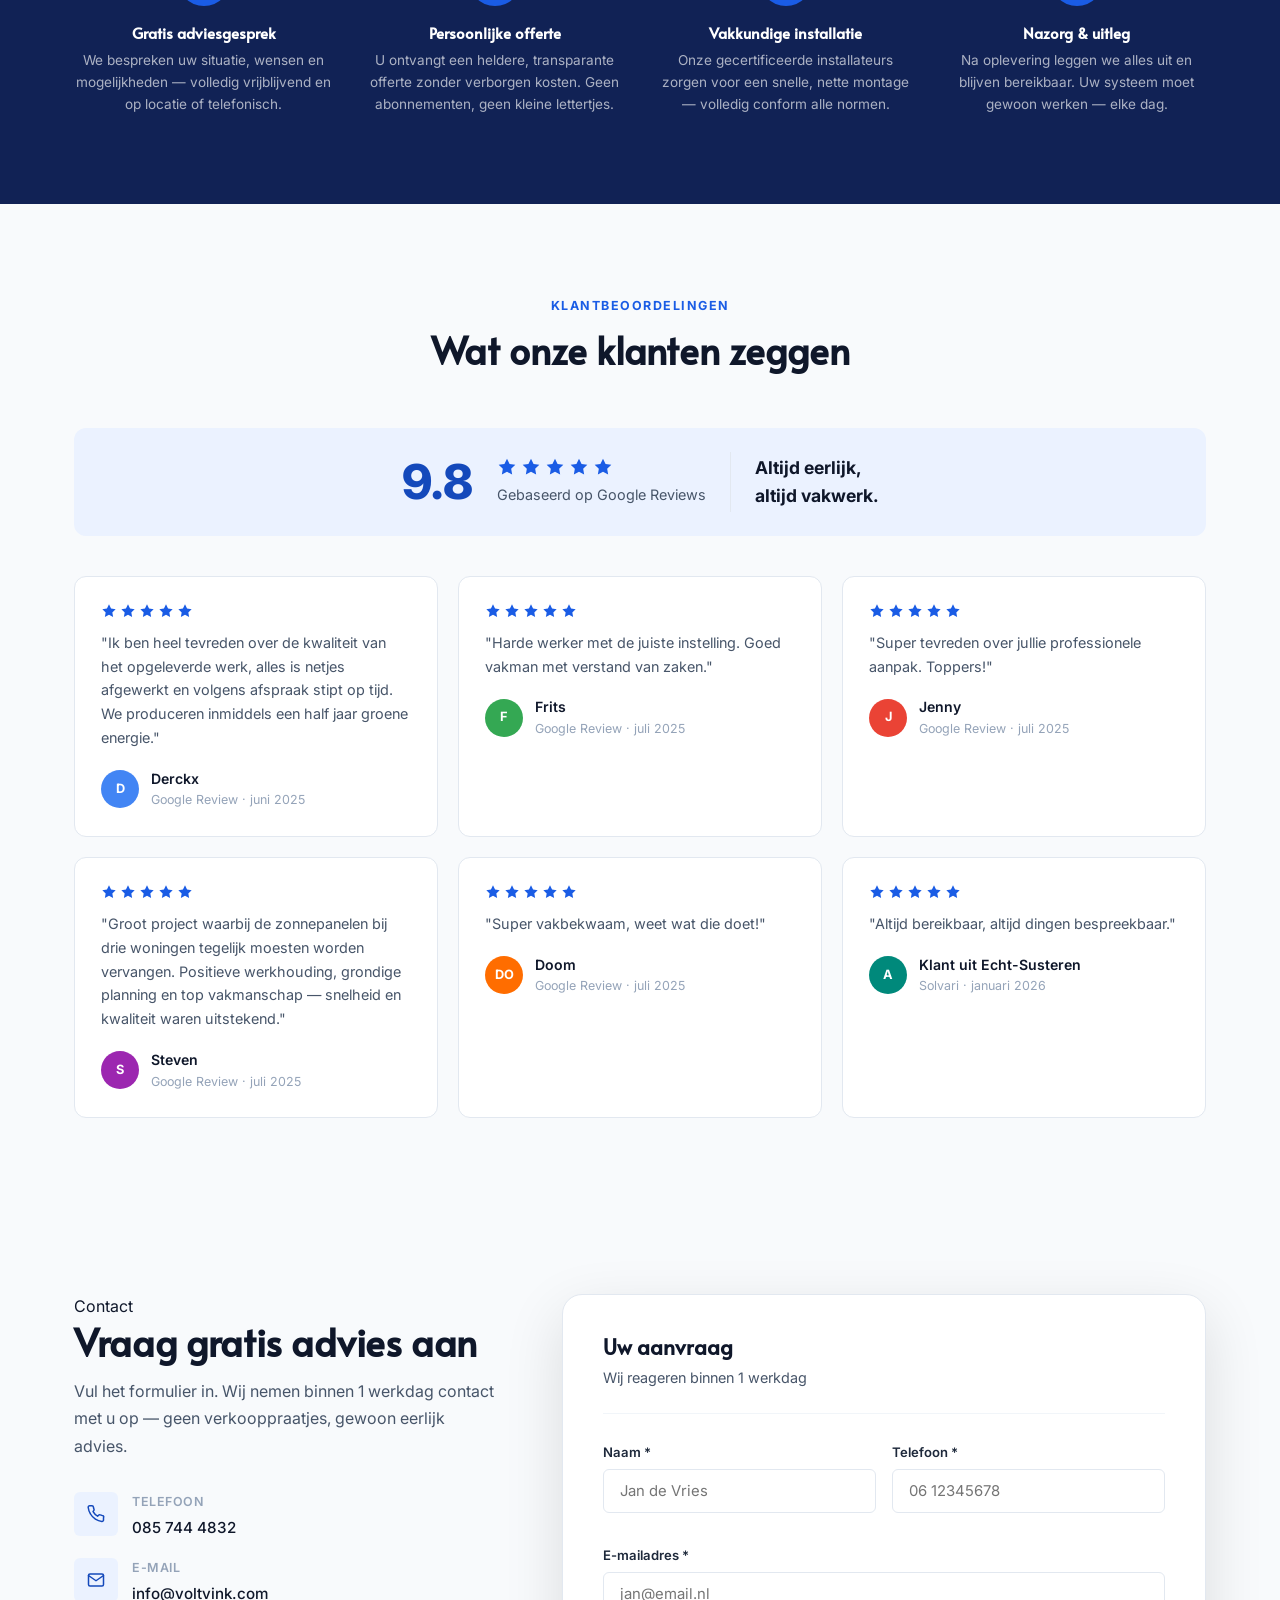
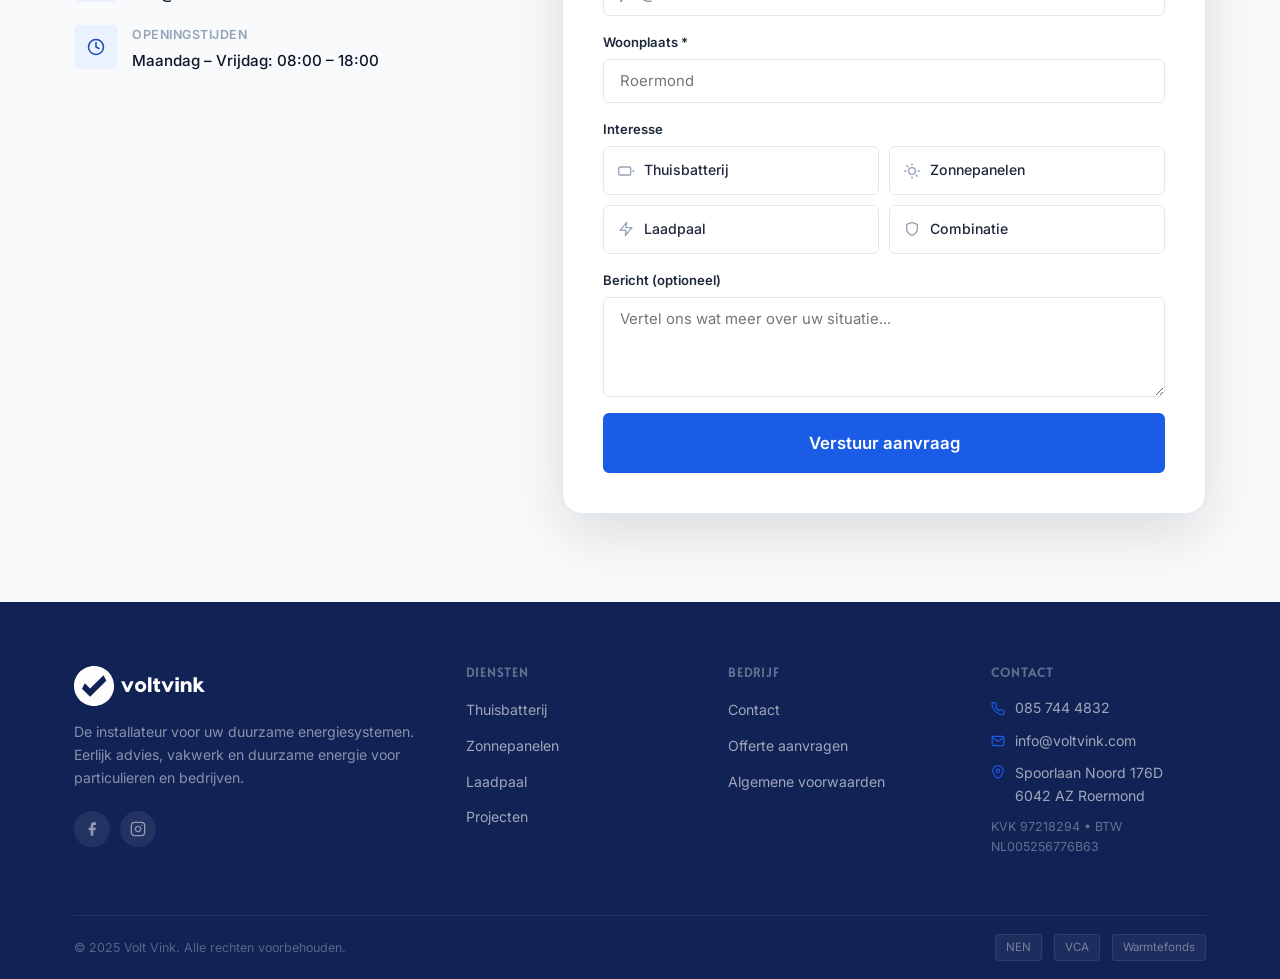
==== commit 8422e063: "Hero vult volledig scherm op groot beeldscherm, mobiel stapelt correct - Hero section: min-height ca" ====
--- a/index.html
+++ b/index.html
@@ -70,9 +70,9 @@
 </nav>
 
 <!-- ── Hero / Conversie ────────────────────────── -->
-<section style="background:linear-gradient(135deg, rgba(17,34,85,0.97) 0%, rgba(17,34,85,0.82) 100%), url('images/hero-bg-1.jpg');background-size:cover;background-position:center;padding:64px 0 72px;">
-  <div class="container">
-    <div style="display:grid;grid-template-columns:repeat(auto-fit,minmax(320px,1fr));gap:48px;align-items:start;">
+<section style="background:linear-gradient(135deg, rgba(17,34,85,0.97) 0%, rgba(17,34,85,0.82) 100%), url('images/hero-bg-1.jpg');background-size:cover;background-position:center;padding:72px 0;min-height:calc(100vh - 80px);display:flex;align-items:center;">
+  <div class="container" style="width:100%;">
+    <div class="hero__grid">
 
       <!-- Links: overtuiging -->
       <div style="padding-top:12px;">
--- a/css/style.css
+++ b/css/style.css
@@ -146,7 +146,7 @@
   background: radial-gradient(ellipse 60% 50% at 65% 40%, rgba(26,92,229,0.06) 0%, transparent 60%);
   pointer-events: none;
 }
-.hero__grid { display: grid; grid-template-columns: 1fr 1fr; gap: 72px; align-items: center; position: relative; z-index: 1; }
+.hero__grid { display: grid; grid-template-columns: 1fr minmax(320px,500px); gap: 56px; align-items: center; position: relative; z-index: 1; }
 .hero__label {
   display: inline-flex; align-items: center; gap: 8px;
   background: rgba(26,92,229,0.12); color: var(--amber);
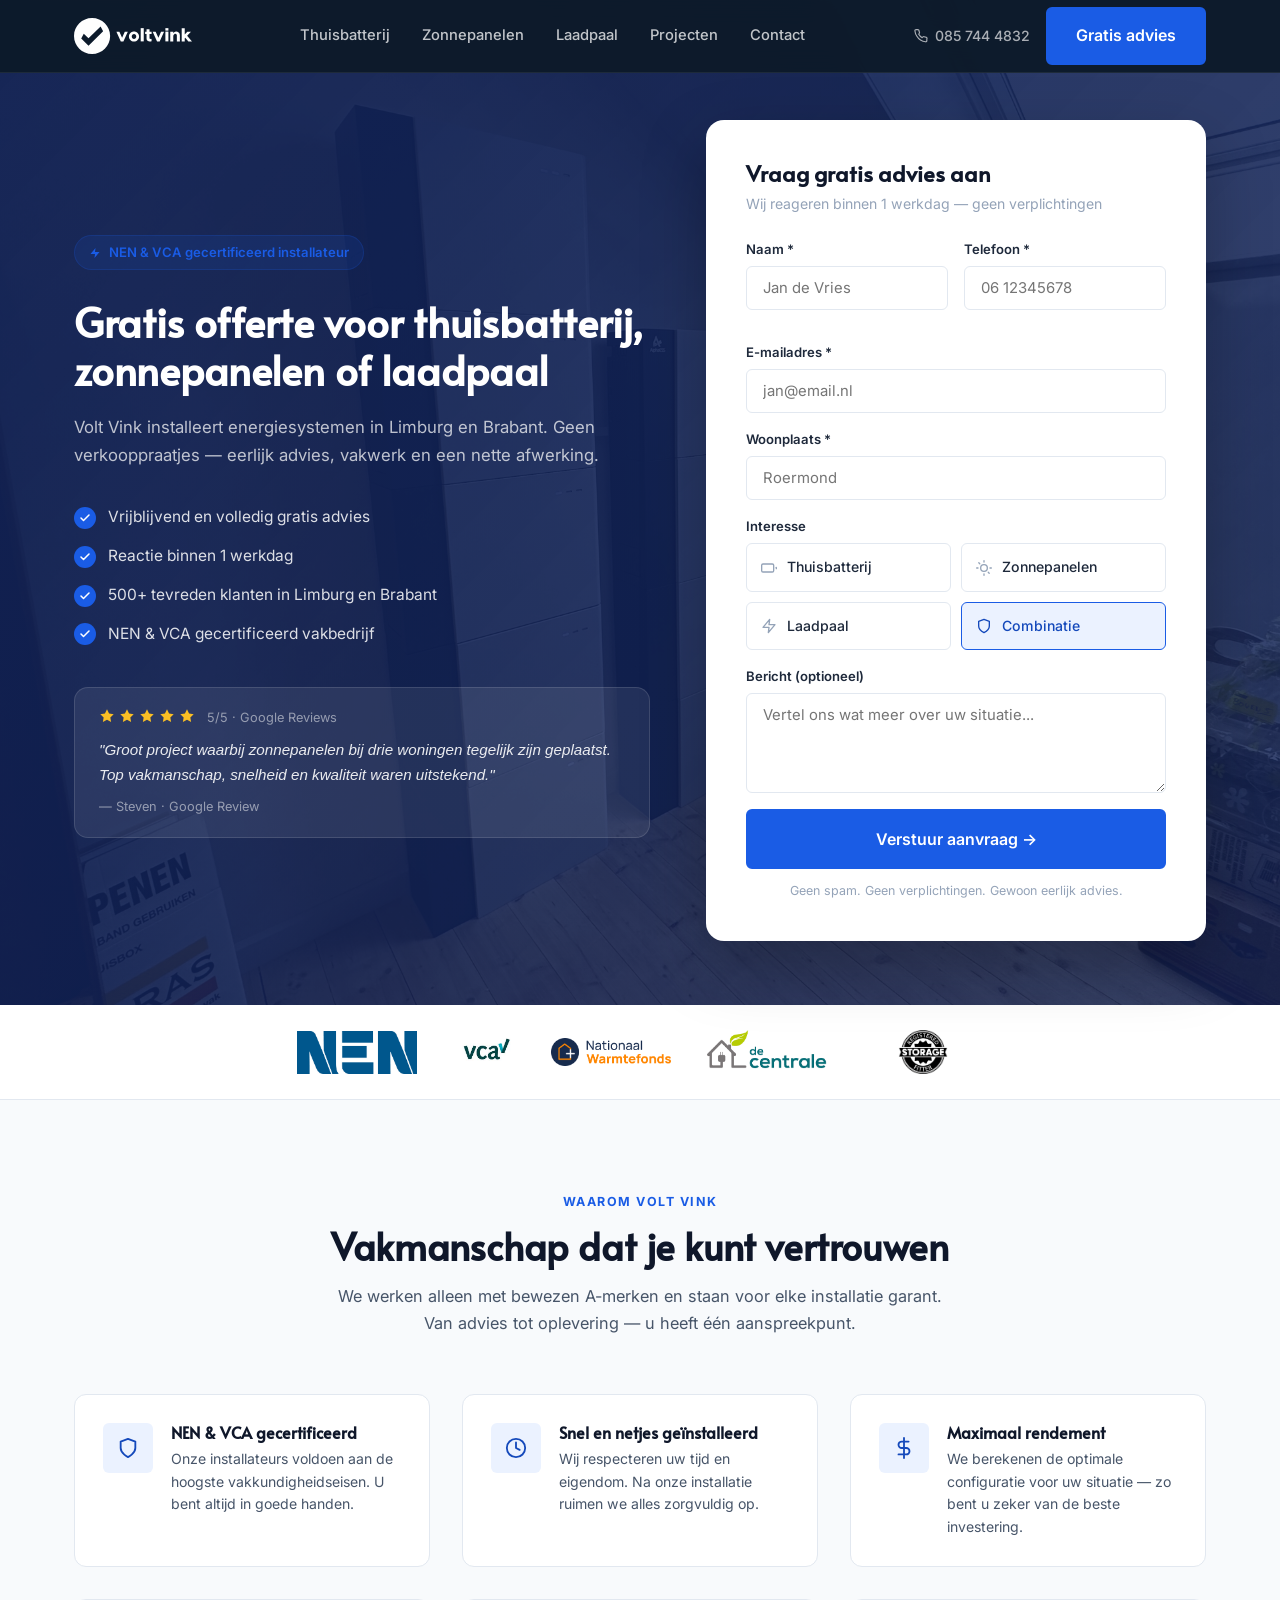
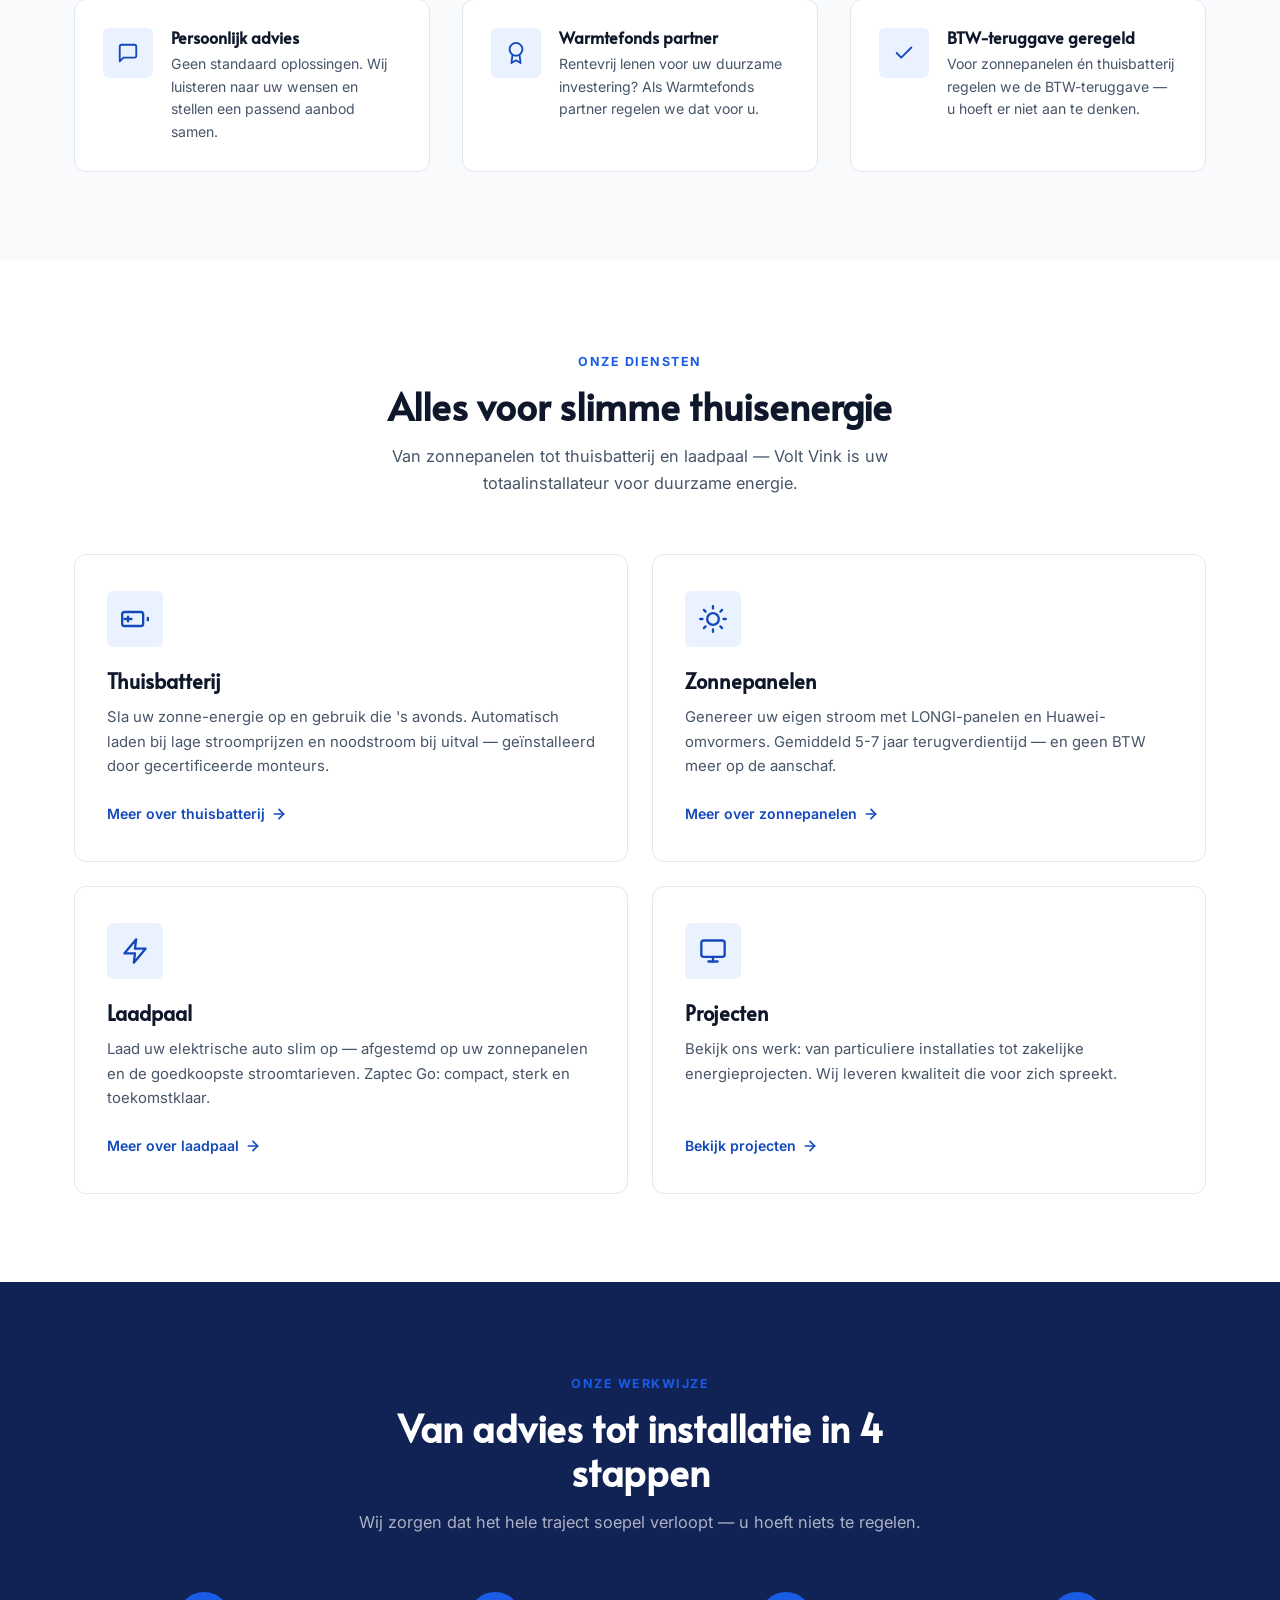
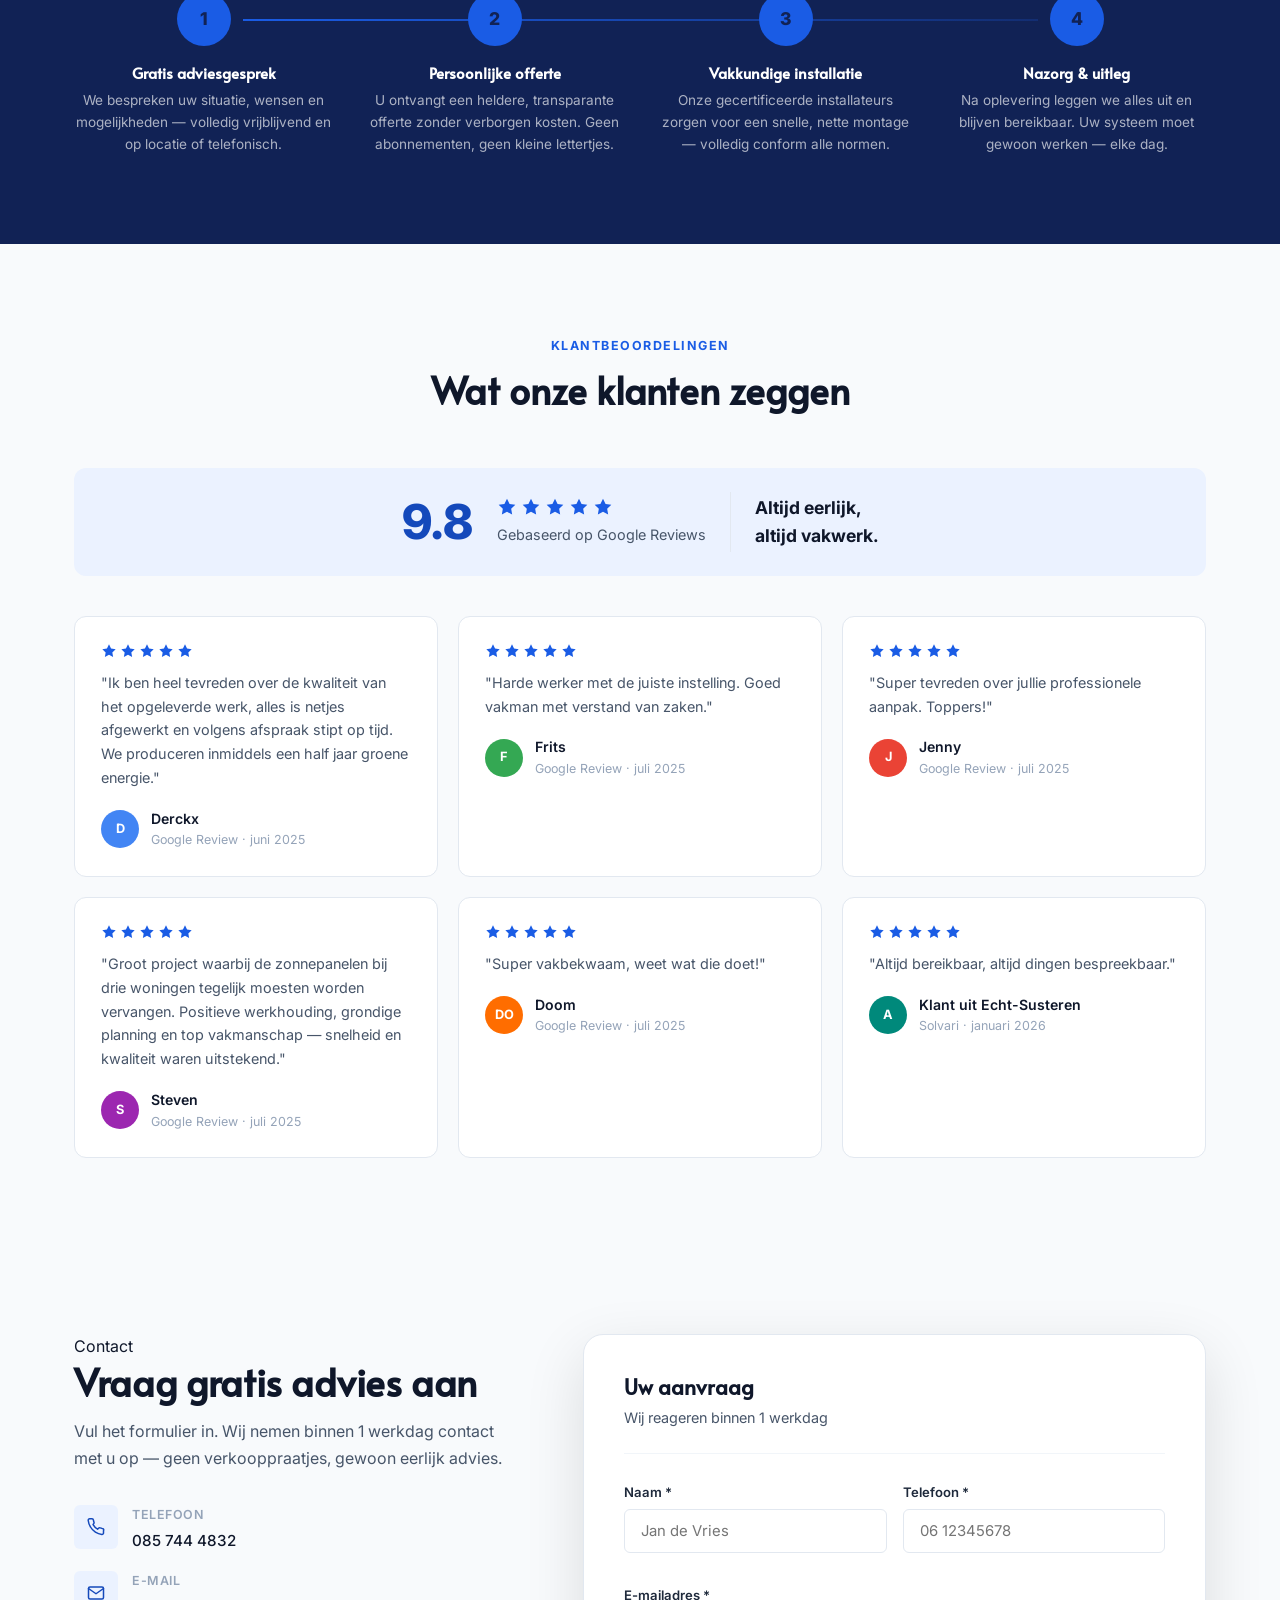
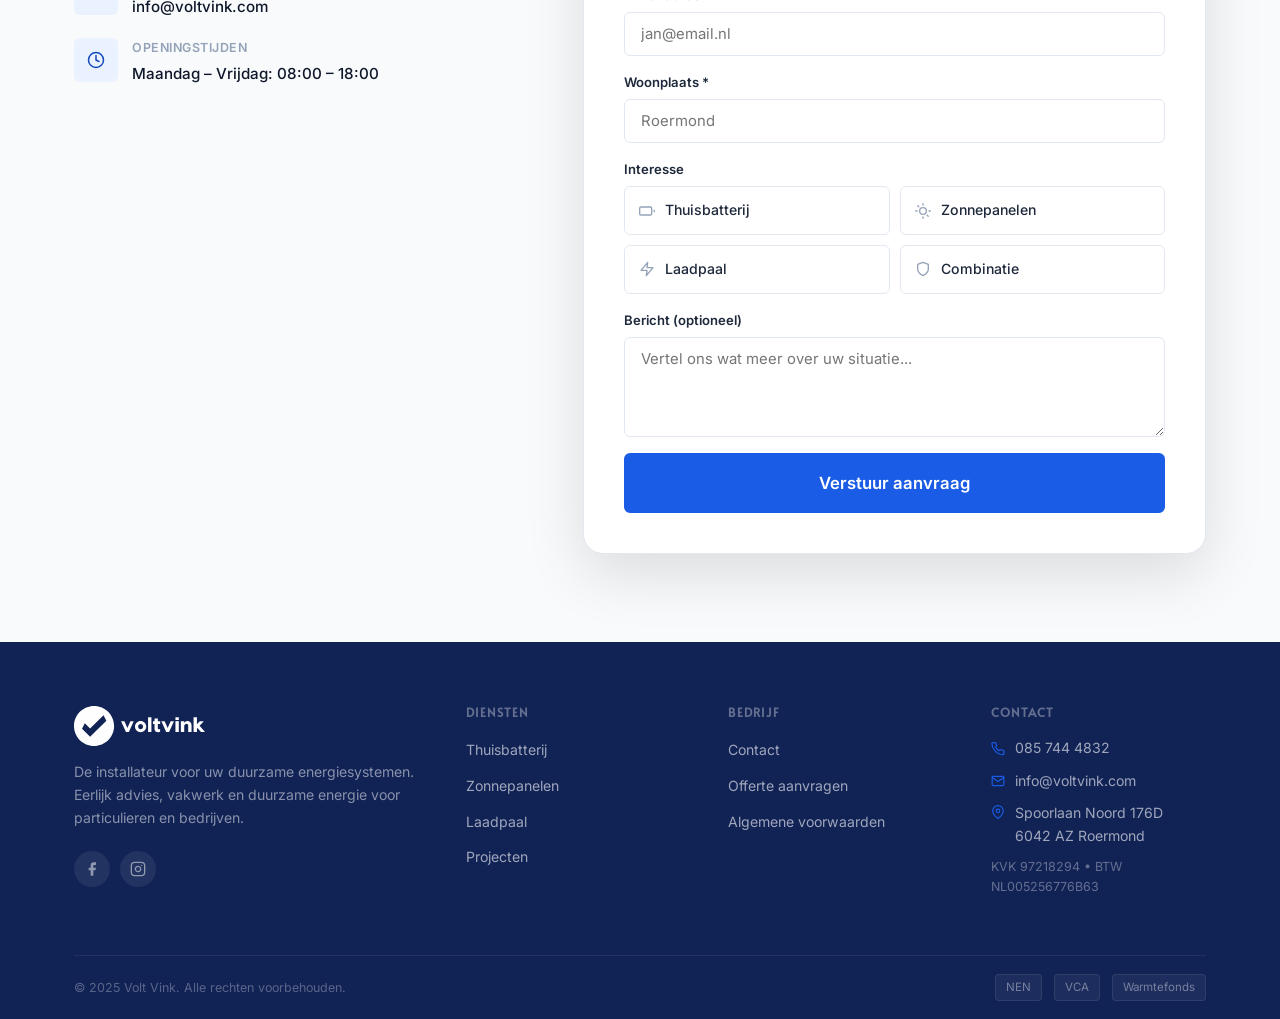
==== commit dab3c646: "Hero: vaste toppadding van 120px zodat formulier altijd onder de nav valt - padding: 120px 0 64px (w" ====
--- a/index.html
+++ b/index.html
@@ -70,7 +70,7 @@
 </nav>
 
 <!-- ── Hero / Conversie ────────────────────────── -->
-<section style="background:linear-gradient(135deg, rgba(17,34,85,0.97) 0%, rgba(17,34,85,0.82) 100%), url('images/hero-bg-1.jpg');background-size:cover;background-position:center;padding:72px 0;min-height:calc(100vh - 80px);display:flex;align-items:center;">
+<section style="background:linear-gradient(135deg, rgba(17,34,85,0.97) 0%, rgba(17,34,85,0.82) 100%), url('images/hero-bg-1.jpg');background-size:cover;background-position:center;padding:120px 0 64px;min-height:calc(100vh - 80px);display:flex;align-items:flex-start;">
   <div class="container" style="width:100%;">
     <div class="hero__grid">
 
--- a/css/style.css
+++ b/css/style.css
@@ -400,7 +400,7 @@
 .form__header h3 { font-size: 1.3rem; margin-bottom: 6px; }
 .form__header p { font-size: 0.9rem; }
 .form__row { display: grid; grid-template-columns: 1fr 1fr; gap: 16px; margin-bottom: 16px; }
-.form__group { display: flex; flex-direction: column; gap: 6px; margin-bottom: 16px; }
+.form__group { display: flex; flex-direction: column; gap: 6px; margin-bottom: 16px; min-width: 0; }
 .form__group:last-child { margin-bottom: 0; }
 .form__group label { font-size: 0.82rem; font-weight: 600; color: var(--gray-800); }
 .form__group input,
